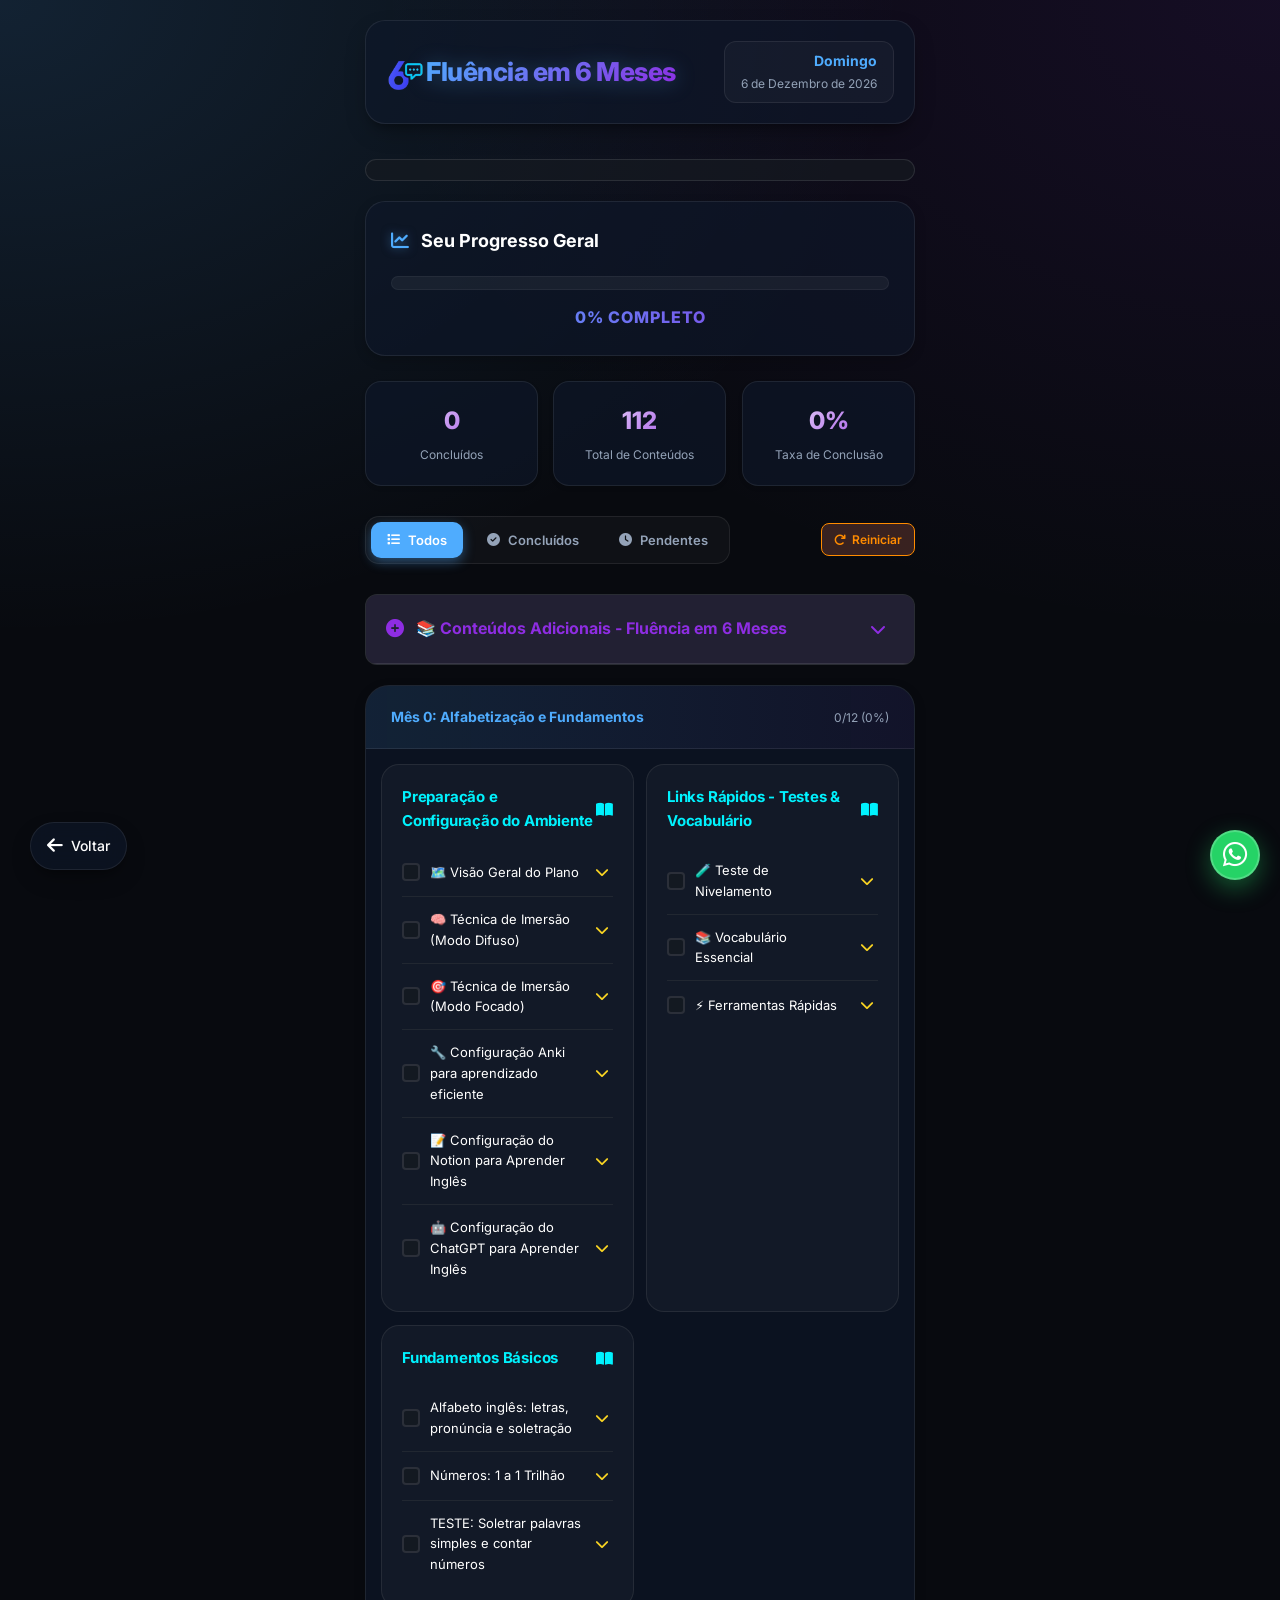
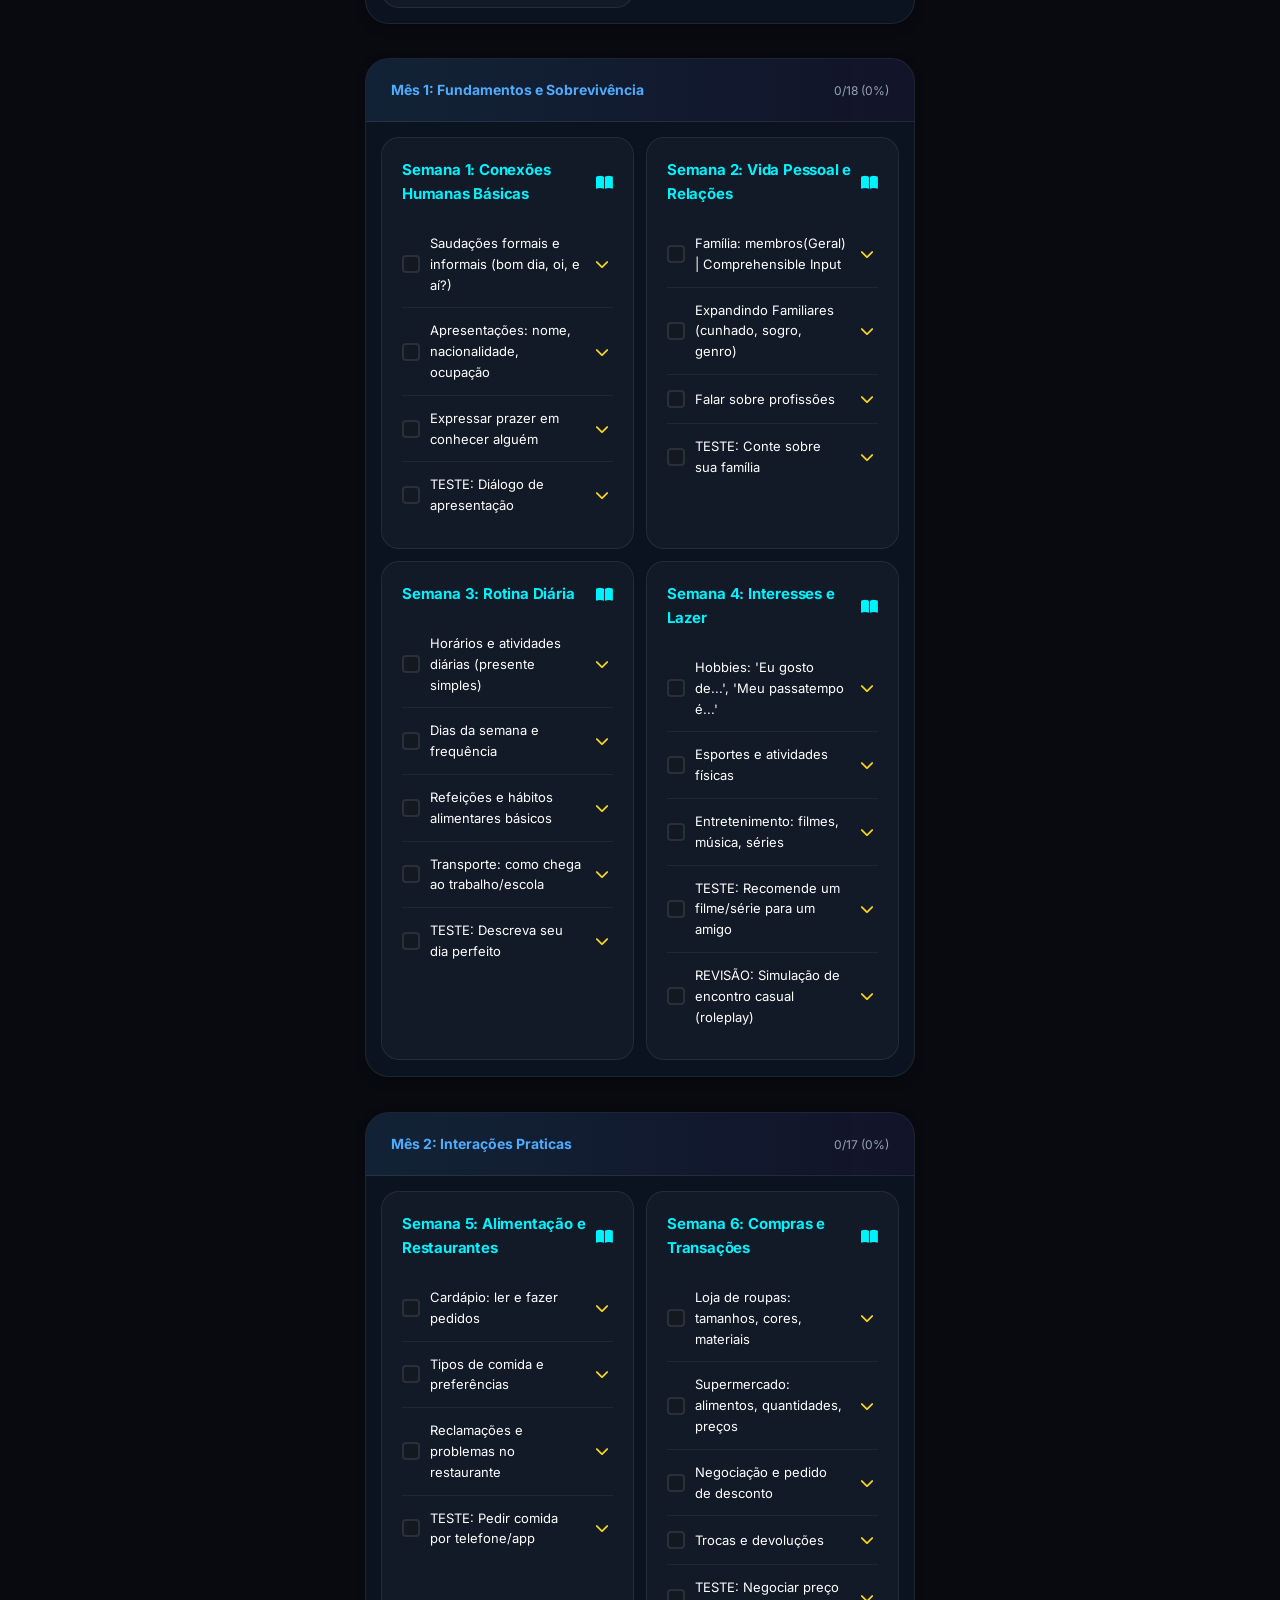
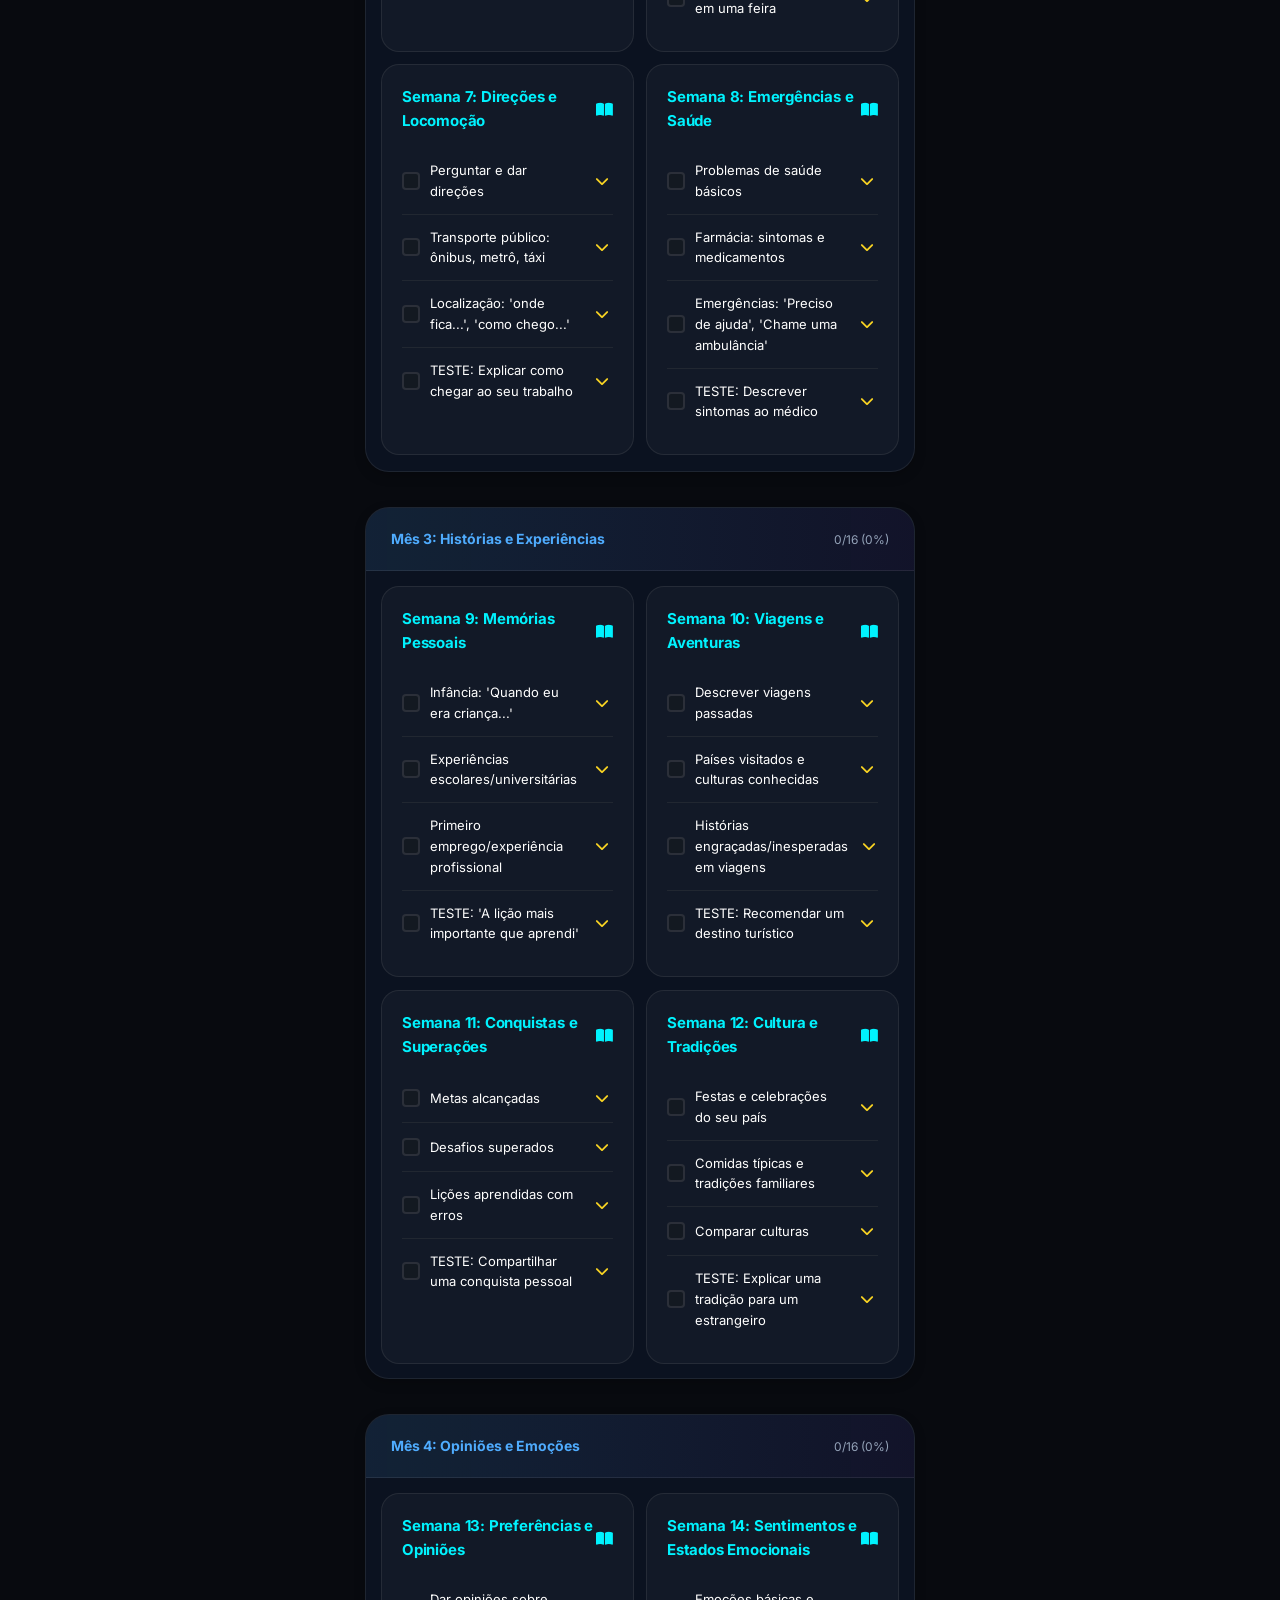
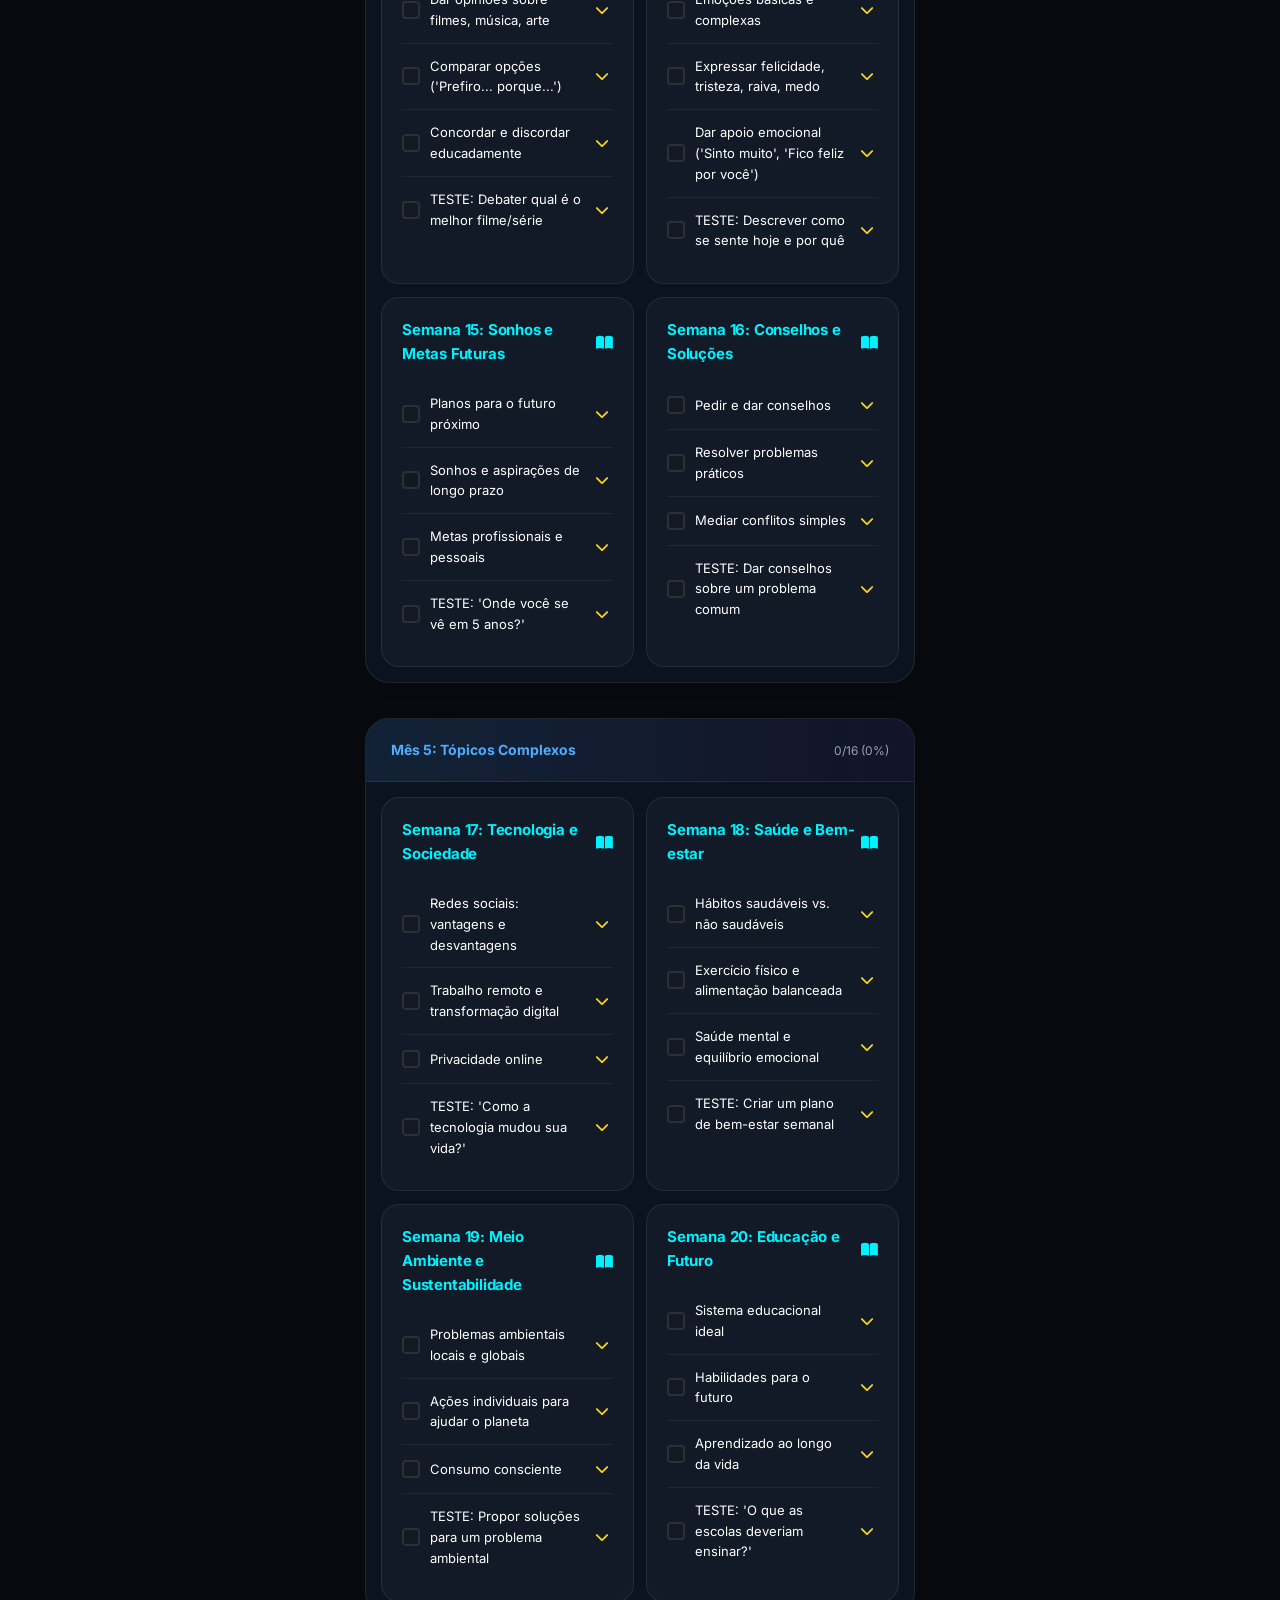
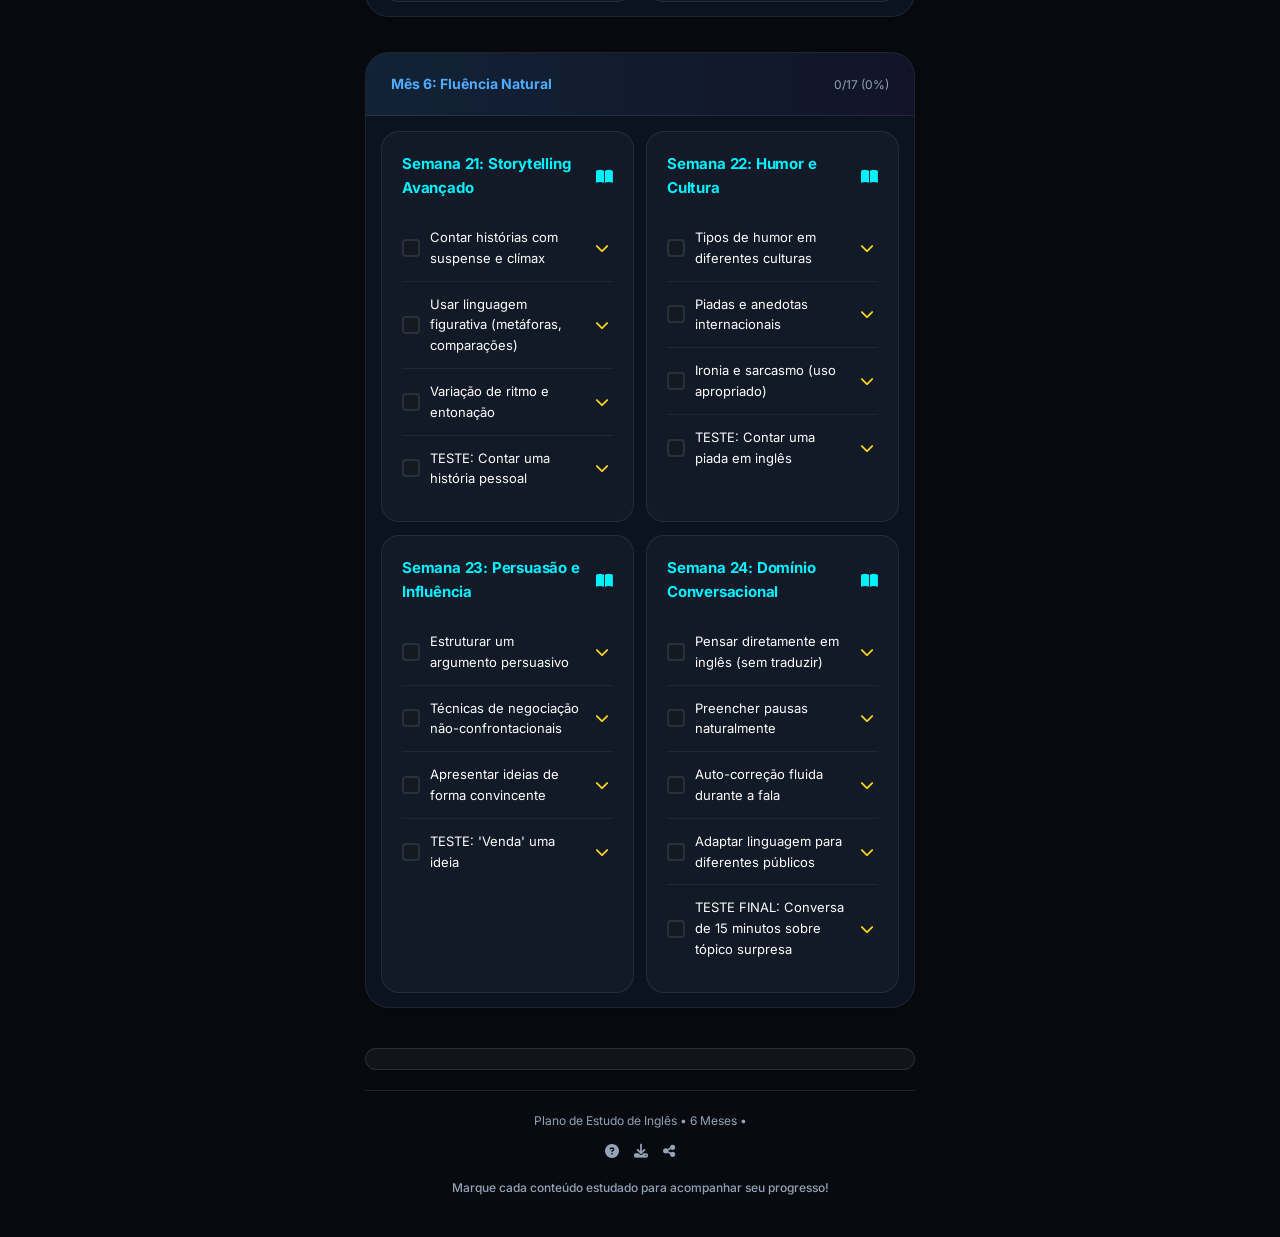
==== index.html @ a4e4f20d "feat: integrate Google AdSense ads as per guide" ====
<!doctype html>
<html lang="pt-br">
  <head>
    <meta charset="UTF-8" />
    <meta name="viewport" content="width=device-width, initial-scale=1.0" />
    <title>Plano de Estudo de Inglês</title>
    <link rel="shortcut icon" href="icons/icon.ico" type="image/x-icon" />
    <link rel="preconnect" href="https://fonts.googleapis.com" />
    <link rel="preconnect" href="https://fonts.gstatic.com" crossorigin />
    <link
      href="https://fonts.googleapis.com/css2?family=Inter:wght@300;400;500;600;700;800&display=swap"
      rel="stylesheet"
    />
    <link
      rel="stylesheet"
      href="https://cdnjs.cloudflare.com/ajax/libs/font-awesome/6.4.0/css/all.min.css"
    />
    <link rel="stylesheet" href="css/6meses.css" />
    <!-- Adicione estas tags no <head> do 6meses.html -->
    <link rel="manifest" href="manifest.json" />
    <meta name="theme-color" content="#58a6ff" />
    <meta name="apple-mobile-web-app-capable" content="yes" />
    <meta
      name="apple-mobile-web-app-status-bar-style"
      content="black-translucent"
    />
    <meta name="apple-mobile-web-app-title" content="Inglês6Meses" />
    <link rel="apple-touch-icon" href="icons/icon-152x152.png" />
    <link
      rel="icon"
      type="image/png"
      sizes="192x192"
      href="icons/icon-192x192.png"
    />
    <meta name="msapplication-TileColor" content="#58a6ff" />
    <meta name="msapplication-TileImage" content="icons/icon-144x144.png" />
    <meta
      name="viewport"
      content="width=device-width, initial-scale=1, maximum-scale=1, user-scalable=no, viewport-fit=cover"
    />
    <!-- Exemplo de Script do Google AdSense -->
    <script async src="https://pagead2.googlesyndication.com/pagead/js/adsbygoogle.js?client=ca-pub-SEU_ID_AQUI"
         crossorigin="anonymous"></script>
  </head>
  <body>
    <div class="container">
      <!-- Header com data -->
      <div class="header">
        <div class="app-info">
          <div class="app-icon">
            <img src="icons/icon.ico" width="40" alt="" />
          </div>
          <h1 class="app-title">Fluência em 6 Meses</h1>
        </div>
        <div class="header-right">
          <div class="date-info">
            <div class="current-day" id="currentDay">Segunda-feira</div>
            <div class="current-date" id="currentDate">
              21 de Dezembro de 2025
            </div>
          </div>
        </div>
      </div>

      <!-- BLOCO DE ANÚNCIO TOPO -->
      <div class="ad-container" style="margin: 20px 0; text-align: center;">
          <ins class="adsbygoogle"
               style="display:block"
               data-ad-client="ca-pub-SEU_ID_AQUI"
               data-ad-slot="ID_DO_SLOT"
               data-ad-format="auto"
               data-full-width-responsive="true"></ins>
          <script> (adsbygoogle = window.adsbygoogle || []).push({}); </script>
      </div>

      <!-- Progresso Global -->
      <div class="progress-container">
        <h2 class="section-title">
          <i class="fas fa-chart-line"></i> Seu Progresso Geral
        </h2>
        <div class="progress-bar">
          <div class="progress" id="global-progress"></div>
        </div>
        <p class="progress-text" id="progress-text">0% Completo</p>
      </div>

      <!-- Estatísticas -->
      <div class="stats">
        <div class="stat-card">
          <div class="stat-number" id="contents-completed">0</div>
          <div class="stat-label">Concluídos</div>
        </div>
        <div class="stat-card">
          <div class="stat-number" id="total-contents">0</div>
          <div class="stat-label">Total de Conteúdos</div>
        </div>
        <div class="stat-card">
          <div class="stat-number" id="completion-rate">0%</div>
          <div class="stat-label">Taxa de Conclusão</div>
        </div>
      </div>

      <!-- Controles -->
      <div class="controls">
        <div class="filter-buttons">
          <button class="filter-btn active" data-filter="all">
            <i class="fas fa-list"></i> Todos
          </button>
          <button class="filter-btn" data-filter="completed">
            <i class="fas fa-check-circle"></i> Concluídos
          </button>
          <button class="filter-btn" data-filter="pending">
            <i class="fas fa-clock"></i> Pendentes
          </button>
        </div>
        <button class="reset-btn" id="reset-btn">
          <i class="fas fa-redo"></i> Reiniciar
        </button>
      </div>

      <!-- <div class="leveltest-container">
        <a href="test.html" class="leveltest-btn" id="leveltest-btn">
          <i class="fas fa-flask"></i> Teste de Nivelamento
        </a>
      </div> -->

      <!-- Container de Meses -->
      <div class="months-container" id="months-container">
        <!-- O JavaScript vai inserir:
            1. Primeiro: Os Conteúdos Adicionais (complementary-container)
            2. Depois: Os meses do plano de estudo
        -->
      </div>

      <!-- BLOCO DE ANÚNCIO ANTES DO FOOTER -->
      <div class="ad-container" style="margin: 20px 0; text-align: center;">
          <ins class="adsbygoogle"
               style="display:block"
               data-ad-client="ca-pub-SEU_ID_AQUI"
               data-ad-slot="ID_DO_SLOT"
               data-ad-format="auto"
               data-full-width-responsive="true"></ins>
          <script> (adsbygoogle = window.adsbygoogle || []).push({}); </script>
      </div>

      <!-- Footer -->
      <div class="footer">
        <p>Plano de Estudo de Inglês • 6 Meses •</p>
        <div class="footer-links">
          <a href="#" class="footer-link">
            <i class="fas fa-question-circle"></i>
          </a>
          <a href="#" class="footer-link">
            <i class="fas fa-download"></i>
          </a>
          <a href="#" class="footer-link">
            <i class="fas fa-share-alt"></i>
          </a>
        </div>
        <p style="margin-top: 15px; font-size: 12px; font-weight: 500">
          Marque cada conteúdo estudado para acompanhar seu progresso!
        </p>
      </div>
    </div>

    <a
      href="https://wa.me/5524992046467"
      target="_blank"
      class="whatsapp-float"
      title="Enviar mensagem no WhatsApp"
    >
      <i class="fab fa-whatsapp"></i>
    </a>

    <a href="https://kaiquebazil.github.io/links/" class="back-button">
      <i class="fas fa-arrow-left"></i>
      <span>Voltar</span>
    </a>

    <!-- Importação dos scripts -->
    <script type="module" src="js/6meses.js"></script>
    <script>
      // Inicializar o app quando a página carregar
      document.addEventListener("DOMContentLoaded", function () {
        window.pwaManager = new PWAManager();

        // Adicionar botão de compartilhar no footer
        addShareButton();
      });

      function addShareButton() {
        const footerLinks = document.querySelector(".footer-links");
        if (footerLinks && navigator.share) {
          const shareLink = document.createElement("a");
          shareLink.href = "#";
          shareLink.className = "footer-link";
          shareLink.innerHTML = '<i class="fas fa-share-alt"></i>';
          shareLink.onclick = function (e) {
            e.preventDefault();
            PWAManager.shareProgress();
          };
          footerLinks.appendChild(shareLink);
        }
      }
    </script>
  </body>
</html>
---- css/6meses.css ----
/* Scrollbar para Firefox */
@import url("./geral.css");

/* Header */
.header {
  display: flex;
  justify-content: space-between;
  align-items: center;
  margin-bottom: 35px;
  flex-wrap: wrap;
  padding: 20px;
  background: var(--glass-bg);
  backdrop-filter: var(--glass-blur);
  -webkit-backdrop-filter: var(--glass-blur);
  border-radius: 20px;
  border: 1px solid var(--glass-border);
  box-shadow: var(--shadow-lg);
  gap: 15px;
}

.app-title {
  font-size: 26px;
  font-weight: 800;
  letter-spacing: -0.5px;
  background: linear-gradient(135deg, var(--accent-color), var(--accent-purple));
  -webkit-background-clip: text;
  -webkit-text-fill-color: transparent;
  background-clip: text;
  filter: drop-shadow(0 2px 10px rgba(79, 172, 254, 0.3));
}

.date-info {
  background: rgba(255, 255, 255, 0.03);
  border-radius: 12px;
  padding: 8px 16px;
  border: 1px solid var(--glass-border);
  text-align: right;
}

.current-day {
  font-size: 14px;
  font-weight: 700;
  color: var(--accent-color);
  margin-bottom: 2px;
}

.current-date {
  font-size: 12px;
  color: var(--text-secondary);
}


/* Estilos para links simples */
.simple-links-container {
  padding: 15px;
}

.links-category {
  margin-bottom: 25px;
}

.links-category h4 {
  font-size: 16px;
  color: var(--accent-color);
  margin-bottom: 12px;
  padding-bottom: 8px;
  border-bottom: 2px solid rgba(102, 126, 234, 0.2);
}

.links-list {
  display: flex;
  flex-direction: column;
  gap: 10px;
}

.simple-link {
  display: flex;
  justify-content: space-between;
  align-items: center;
  padding: 12px 15px;
  background: rgba(102, 126, 234, 0.08);
  border-radius: 10px;
  text-decoration: none;
  color: var(--text-primary);
  border: 1px solid rgba(102, 126, 234, 0.1);
  transition: all 0.3s ease;
}

.simple-link:hover {
  background: rgba(102, 126, 234, 0.15);
  border-color: rgba(102, 126, 234, 0.3);
  transform: translateY(-2px);
}

.link-content {
  display: flex;
  flex-direction: column;
  gap: 4px;
  flex: 1;
}

.link-name {
  font-weight: 600;
  font-size: 14px;
}

.link-desc {
  font-size: 12px;
  color: var(--text-secondary);
  opacity: 0.8;
}

.simple-link i {
  color: var(--accent-color);
  font-size: 14px;
  margin-left: 10px;
}

.links-tips {
  margin-top: 20px;
  padding: 15px;
  background: linear-gradient(135deg, rgba(102, 126, 234, 0.1), rgba(155, 81, 224, 0.1));
  border-radius: 10px;
  border-left: 4px solid var(--accent-color);
}

.links-tips p {
  margin: 0;
  font-size: 14px;
  color: var(--text-primary);
}


/* ========== TIMELINE SEMANA 0 ========== */
/* Base do estilo timeline (já deve existir no seu CSS) */
.timeline-item {
  background: var(--card-bg);
  border-radius: 16px;
  margin-bottom: 20px;
  border: 1px solid var(--border-color);
  transition: all 0.3s ease;
  position: relative;
  overflow: hidden;
}

.timeline-item:hover {
  transform: translateY(-3px);
  box-shadow: 0 8px 30px rgba(0, 0, 0, 0.3);
  border-color: var(--accent-color);
}

.timeline-item::before {
  content: "";
  position: absolute;
  left: 0;
  top: 0;
  height: 100%;
  width: 4px;
}

/* Melhoramentos específicos para Semana 0 */
/* Estilos adicionais para a Semana 0 simplificada */
.week-zero-description {
  font-size: 14px;
  color: var(--text-secondary);
  margin: 8px 0 10px 0;
  line-height: 1.5;
  max-width: 600px;
}

.week-zero-badge {
  display: inline-flex;
  align-items: center;
  gap: 6px;
  background: rgba(102, 126, 234, 0.1);
  color: #667eea;
  padding: 6px 12px;
  border-radius: 20px;
  font-size: 12px;
  font-weight: 600;
  border: 1px solid rgba(102, 126, 234, 0.3);
  margin-top: 5px;
}

.week-zero-badge i {
  font-size: 11px;
}

/* Ajustes para a grade de conteúdos */
.section-contents-grid {
  display: flex;
  flex-direction: column;
  gap: 15px;
  margin-bottom: 20px;
}

/* Responsividade */
@media (max-width: 768px) {
  .week-zero-description {
    font-size: 13px;
  }
  
  .week-zero-badge {
    font-size: 11px;
    padding: 4px 10px;
  }
}

.section-header-mini {
  display: flex;
  align-items: center;
  gap: 12px;
  margin-bottom: 15px;
  cursor: pointer;
}

.section-icon-mini {
  width: 40px;
  height: 40px;
  background: linear-gradient(
    135deg,
    rgba(102, 126, 234, 0.2),
    rgba(118, 75, 162, 0.2)
  );
  border-radius: 10px;
  display: flex;
  align-items: center;
  justify-content: center;
  font-size: 18px;
  color: #667eea;
  transition: all 0.3s ease;
}

.section-header-mini:hover .section-icon-mini {
  background: linear-gradient(
    135deg,
    rgba(102, 126, 234, 0.3),
    rgba(118, 75, 162, 0.3)
  );
  transform: scale(1.05);
}

.section-title-mini {
  font-size: 16px;
  font-weight: 600;
  color: var(--text-primary);
  margin: 0;
  flex: 1;
}

.section-toggle {
  color: var(--text-secondary);
  font-size: 14px;
  transition: all 0.3s ease;
}

.section-header-mini:hover .section-toggle {
  color: var(--accent-color);
}

/* Conteúdo colapsável das seções */
.section-content {
  display: none;
  margin-top: 15px;
  padding-top: 15px;
  border-top: 1px solid rgba(255, 255, 255, 0.05);
  animation: slideDown 0.3s ease;
}

.section-content.active {
  display: block;
}

@keyframes slideDown {
  from {
    opacity: 0;
    transform: translateY(-10px);
  }
  to {
    opacity: 1;
    transform: translateY(0);
  }
}

/* Cards de vídeo no estilo timeline */
.video-card-timeline {
  background: rgba(255, 255, 255, 0.02);
  border-radius: 10px;
  padding: 15px;
  margin-bottom: 10px;
  border: 1px solid rgba(255, 255, 255, 0.05);
  display: flex;
  gap: 15px;
  align-items: flex-start;
  transition: all 0.3s ease;
  cursor: pointer;
}

.video-card-timeline:hover {
  background: rgba(255, 255, 255, 0.04);
  border-color: rgba(102, 126, 234, 0.4);
  transform: translateX(5px);
}

.video-thumb-timeline {
  width: 100px;
  height: 56px;
  border-radius: 8px;
  overflow: hidden;
  flex-shrink: 0;
  position: relative;
}

.video-thumb-timeline img {
  width: 100%;
  height: 100%;
  object-fit: cover;
}

.video-duration-timeline {
  position: absolute;
  bottom: 5px;
  right: 5px;
  background: rgba(0, 0, 0, 0.8);
  color: white;
  padding: 2px 6px;
  border-radius: 4px;
  font-size: 10px;
  font-weight: 500;
}

.video-info-timeline {
  flex: 1;
}

.video-title-timeline {
  font-size: 14px;
  font-weight: 600;
  color: var(--text-primary);
  margin-bottom: 5px;
  line-height: 1.3;
}

.video-meta-timeline {
  font-size: 12px;
  color: var(--text-secondary);
  display: flex;
  gap: 8px;
  margin-bottom: 5px;
  flex-wrap: wrap;
}

.video-description-timeline {
  font-size: 12px;
  color: var(--text-secondary);
  line-height: 1.4;
  font-style: italic;
}

/* Listas de materiais no estilo timeline */
.materials-list-timeline {
  display: grid;
  gap: 8px;
}

.material-item-timeline {
  display: flex;
  align-items: flex-start;
  gap: 10px;
  padding: 10px;
  background: rgba(255, 255, 255, 0.02);
  border-radius: 8px;
  font-size: 13px;
  color: var(--text-primary);
  line-height: 1.4;
  border-left: 3px solid #667eea;
}

.material-item-timeline i {
  color: #667eea;
  font-size: 12px;
  margin-top: 2px;
  flex-shrink: 0;
}

/* Lista de aprendizados no estilo timeline */
.learning-list-timeline {
  display: grid;
  gap: 8px;
}

.learning-item-timeline {
  display: flex;
  align-items: center;
  gap: 10px;
  padding: 10px 12px;
  background: rgba(59, 185, 80, 0.05);
  border-radius: 8px;
  border-left: 3px solid var(--accent-green);
  font-size: 13px;
  color: var(--text-primary);
  transition: all 0.3s ease;
}

.learning-item-timeline:hover {
  background: rgba(59, 185, 80, 0.08);
  transform: translateX(3px);
}

.learning-item-timeline i {
  color: var(--accent-green);
  font-size: 12px;
  flex-shrink: 0;
}

/* Botões de ação */

.toggle-week-btn:hover {
  transform: translateY(-2px);
  box-shadow: 0 6px 20px rgba(102, 126, 234, 0.4);
}

.toggle-week-btn i {
  transition: transform 0.3s ease;
}

.toggle-week-btn.active i {
  transform: rotate(180deg);
}

/* Dicas da Semana 0 */
.week-zero-tips {
  border-radius: 12px;
  padding: 20px;
  margin-top: 20px;
}

.tips-header {
  display: flex;
  align-items: center;
  gap: 10px;
  margin-bottom: 15px;
}

.tips-header i {
  color: var(--accent-yellow);
  font-size: 18px;
}

.tips-header h4 {
  font-size: 16px;
  color: var(--accent-yellow);
  margin: 0;
  font-weight: 600;
}

.tips-list-timeline {
  display: grid;
  gap: 8px;
}

.tip-item-timeline {
  display: flex;
  gap: 10px;
  padding: 10px;
  background: rgba(255, 255, 255, 0.02);
  border-radius: 8px;
  font-size: 13px;
  color: var(--text-primary);
  line-height: 1.4;
}

.tip-item-timeline i {
  color: var(--accent-yellow);
  font-size: 12px;
  margin-top: 2px;
  flex-shrink: 0;
}

/* Responsividade */
@media (max-width: 600px) {
  .video-card-timeline {
    flex-direction: column;
  }

  .video-thumb-timeline {
    width: 100%;
    height: 150px;
  }

  .section-header-mini {
    align-items: flex-start;
    gap: 8px;
  }
}

/* Progresso */
.progress-container {
  background: var(--glass-bg);
  backdrop-filter: var(--glass-blur);
  -webkit-backdrop-filter: var(--glass-blur);
  border-radius: 20px;
  padding: 25px;
  margin-bottom: 25px;
  border: 1px solid var(--glass-border);
  box-shadow: var(--shadow-md);
}

.section-title {
  font-size: 18px;
  font-weight: 700;
  margin-bottom: 20px;
  color: var(--text-primary);
  display: flex;
  align-items: center;
  gap: 12px;
}

.section-title i {
  color: var(--accent-color);
  filter: drop-shadow(0 0 5px rgba(79, 172, 254, 0.5));
}

.progress-bar {
  height: 14px;
  background: rgba(255, 255, 255, 0.05);
  border-radius: 100px;
  margin: 15px 0;
  overflow: hidden;
  border: 1px solid rgba(255, 255, 255, 0.05);
}

.progress {
  height: 100%;
  border-radius: 100px;
  background: linear-gradient(90deg, var(--accent-color), var(--accent-purple), var(--accent-color));
  background-size: 200% 100%;
  animation: progressShine 3s linear infinite;
  width: 0%;
  transition: width 1s cubic-bezier(0.34, 1.56, 0.64, 1);
  box-shadow: 0 0 15px rgba(79, 172, 254, 0.4);
}

@keyframes progressShine {
  0% { background-position: 200% 0; }
  100% { background-position: -200% 0; }
}

.progress-text {
  font-weight: 600;
  color: var(--accent-color);
  font-size: 14px;
  text-align: center;
}

/* Estatísticas */
.stats {
  display: grid;
  grid-template-columns: repeat(3, 1fr);
  gap: 15px;
  margin-bottom: 30px;
}

.stat-card {
  background: var(--glass-bg);
  backdrop-filter: var(--glass-blur);
  -webkit-backdrop-filter: var(--glass-blur);
  border-radius: 16px;
  padding: 20px 10px;
  border: 1px solid var(--glass-border);
  text-align: center;
  transition: var(--transition);
  box-shadow: var(--shadow-sm);
}

.stat-card:hover {
  transform: translateY(-5px);
  background: var(--card-hover);
  border-color: rgba(255, 255, 255, 0.2);
  box-shadow: var(--shadow-lg);
}

.stat-number {
  font-size: 24px;
  font-weight: 800;
  color: var(--text-primary);
  margin-bottom: 5px;
  display: block;
  background: linear-gradient(135deg, #fff, var(--accent-purple));
  -webkit-background-clip: text;
  -webkit-text-fill-color: transparent;
}

.stat-label {
  font-size: 12px;
  color: var(--text-secondary);
}
/* No seu arquivo CSS principal */

.learning-header {
  color: #2d3748;
  font-size: 1.1rem;
  margin-bottom: 15px;
  display: flex;
  align-items: center;
  gap: 10px;
}

.learning-header i {
  color: #4a6bff;
  font-size: 1.2rem;
}

.learning-list {
  list-style: none;
  padding: 0;
  margin: 0;
}

.learning-item {
  padding: 12px 15px;
  margin-bottom: 8px;
  border-radius: 8px;
  box-shadow: 0 2px 4px rgba(0, 0, 0, 0.05);
  display: flex;
  align-items: flex-start;
  gap: 10px;
  transition:
    transform 0.2s ease,
    box-shadow 0.2s ease;
  font-size: 12px;
}

.learning-item:hover {
  transform: translateX(5px);
  box-shadow: 0 4px 8px rgba(0, 0, 0, 0.1);
}

.learning-item i {
  color: #10b981;
  margin-top: 2px;
  flex-shrink: 0;
}

.learning-item:last-child {
  margin-bottom: 0;
}

/* Estilo para quando o conteúdo está completo */
.content-item.completed .learning-section {
  background: linear-gradient(135deg, #f0fff4 0%, #dcfce7 100%);
  border-left-color: #10b981;
}

.content-item.completed .learning-header i {
  color: #10b981;
}

.content-item.completed .learning-item {
  border-left-color: #10b981;
}

/* Responsividade */
@media (max-width: 768px) {
  .learning-item {
    padding: 10px 12px;
    font-size: 0.95rem;
  }
}

/* Animações */
@keyframes slideInLearning {
  from {
    opacity: 0;
    transform: translateY(-10px);
  }
  to {
    opacity: 1;
    transform: translateY(0);
  }
}

.learning-item {
  animation: slideInLearning 0.3s ease forwards;
  animation-delay: calc(var(--item-index, 0) * 0.05s);
}

/* Controles */
.controls {
  display: flex;
  justify-content: space-between;
  align-items: center;
  margin-bottom: 30px;
  gap: 15px;
  flex-wrap: wrap;
}

.filter-buttons {
  display: flex;
  gap: 10px;
  background: rgba(255, 255, 255, 0.03);
  padding: 5px;
  border-radius: 14px;
  border: 1px solid var(--glass-border);
}

.filter-btn {
  background: transparent;
  border: none;
  border-radius: 10px;
  padding: 10px 16px;
  color: var(--text-secondary);
  font-size: 13px;
  font-weight: 600;
  cursor: pointer;
  display: flex;
  align-items: center;
  gap: 8px;
  transition: var(--transition);
}

.filter-btn:hover {
  color: var(--text-primary);
  background: rgba(255, 255, 255, 0.05);
}

.filter-btn.active {
  background: var(--accent-color);
  color: white;
  box-shadow: 0 4px 12px rgba(79, 172, 254, 0.4);
}

.reset-btn {
  background-color: rgba(247, 129, 102, 0.2);
  border: 1px solid var(--accent-orange);
  border-radius: 8px;
  padding: 8px 12px;
  color: var(--accent-orange);
  font-size: 12px;
  font-weight: 600;
  cursor: pointer;
  display: flex;
  align-items: center;
  gap: 6px;
  transition: all 0.3s ease;
}

.reset-btn:hover {
  background-color: rgba(247, 129, 102, 0.3);
  transform: translateY(-2px);
}

/* Botão para teste de nivelamento */
.leveltest-container {
  text-align: center;
  margin: 25px 0 30px;
  animation: fadeIn 0.6s ease-out 0.6s forwards;
}

.leveltest-btn {
  text-decoration: none;
  background: linear-gradient(135deg, #667eea 0%, #764ba2 100%);
  color: white;
  border: none;
  border-radius: 50px;
  padding: 16px 32px;
  font-size: 16px;
  font-weight: 600;
  cursor: pointer;
  transition: all 0.3s ease;
  display: inline-flex;
  align-items: center;
  gap: 12px;
  box-shadow: 0 4px 15px rgba(102, 126, 234, 0.3);
}

.leveltest-btn:hover {
  transform: translateY(-3px);
  box-shadow: 0 8px 25px rgba(102, 126, 234, 0.5);
}

.leveltest-btn:active {
  transform: translateY(-1px);
}

/* ========== MATERIAIS COMPLEMENTARES AVANÇADO ========== */
.complementary-container {
  background-color: var(--card-bg);
  border-radius: 12px;
  border: 1px solid var(--border-color);
  margin-bottom: 20px;
  overflow: hidden;
}

.complementary-header {
  display: flex;
  justify-content: space-between;
  align-items: center;
  padding: 18px 20px;
  background-color: rgba(188, 140, 255, 0.1);
  border-bottom: 1px solid var(--border-color);
  cursor: pointer;
  transition: all 0.3s ease;
}

.complementary-header:hover {
  background-color: rgba(188, 140, 255, 0.15);
}

.complementary-title {
  display: flex;
  align-items: center;
  gap: 12px;
  font-weight: 700;
  color: var(--accent-purple);
  font-size: 16px;
}

.complementary-title i {
  font-size: 18px;
}

.complementary-toggle {
  background: none;
  border: none;
  color: var(--accent-purple);
  cursor: pointer;
  padding: 8px;
  border-radius: 6px;
  transition: all 0.3s ease;
  display: flex;
  align-items: center;
  justify-content: center;
}

.complementary-toggle:hover {
  background-color: rgba(188, 140, 255, 0.1);
}

.complementary-toggle i {
  font-size: 16px;
  transition: transform 0.3s ease;
}

.complementary-content {
  max-height: 0;
  overflow: hidden;
  transition: max-height 0.5s ease-out;
}

.complementary-content.active {
  max-height: 5000px;
}

.complementary-grid {
  display: grid;
  grid-template-columns: repeat(auto-fill, minmax(380px, 1fr));
  gap: 20px;
  padding: 25px;
}

.complementary-card {
  background-color: var(--button-bg);
  border-radius: 12px;
  border: 1px solid var(--border-color);
  overflow: hidden;
  transition: all 0.3s ease;
}

.complementary-card:hover {
  transform: translateY(-2px);
  border-color: var(--accent-purple);
  box-shadow: 0 8px 20px rgba(0, 0, 0, 0.15);
}

.complementary-card-header {
  display: flex;
  justify-content: space-between;
  align-items: flex-start;
  padding: 18px 20px;
  background-color: rgba(88, 166, 255, 0.1);
  border-bottom: 1px solid transparent;
  cursor: pointer;
  transition: all 0.3s ease;
}

.complementary-card-header:hover {
  background-color: rgba(88, 166, 255, 0.15);
}

.complementary-card-title h3 {
  font-size: 16px;
  font-weight: 700;
  color: var(--accent-color);
  margin: 0 0 8px 0;
}

.complementary-card-desc {
  font-size: 12px;
  color: var(--text-secondary);
  line-height: 1.4;
  margin: 0;
}

.complementary-card-toggle {
  background: none;
  border: none;
  color: var(--accent-yellow);
  cursor: pointer;
  padding: 8px;
  border-radius: 6px;
  transition: all 0.3s ease;
  flex-shrink: 0;
  margin-left: 10px;
}

.complementary-card-toggle:hover {
  background-color: rgba(255, 203, 107, 0.1);
}

.complementary-card-toggle i {
  font-size: 14px;
  transition: transform 0.3s ease;
}

.complementary-card-toggle.expanded i {
  transform: rotate(180deg);
}

.complementary-card-content {
  overflow: hidden;
  max-height: 0;
  transition: max-height 0.3s ease-out;
}

.complementary-card-body {
  padding: 20px;
}

/* Estilos para vídeos pessoais */
.complementary-videos-grid {
  display: flex;
  flex-direction: column;
  gap: 15px;
  margin-bottom: 20px;
}

.complementary-video-item {
  background-color: rgba(13, 17, 23, 0.3);
  border-radius: 8px;
  padding: 12px;
  border: 1px solid rgba(48, 54, 61, 0.5);
}

.complementary-video-card {
  display: flex;
  align-items: flex-start;
  gap: 12px;
  text-decoration: none;
  color: var(--text-primary);
  transition: all 0.3s ease;
  margin-bottom: 10px;
}

.complementary-video-card:hover {
  color: var(--accent-color);
}

.complementary-video-icon {
  color: var(--accent-pink);
  font-size: 18px;
  flex-shrink: 0;
  margin-top: 2px;
}

.complementary-video-info {
  flex: 1;
}

.complementary-video-title {
  font-weight: 600;
  font-size: 13px;
  margin-bottom: 5px;
  color: var(--text-primary);
}

.complementary-video-details {
  display: flex;
  gap: 15px;
  font-size: 11px;
  color: var(--text-secondary);
  margin-bottom: 6px;
}

.complementary-video-details i {
  font-size: 10px;
  margin-right: 4px;
}

.complementary-video-desc {
  font-size: 11px;
  color: var(--accent-green);
  font-style: italic;
  line-height: 1.4;
}

/* Botão para conteúdo adicional do vídeo */
.video-additional-toggle {
  margin-top: 10px;
  border-top: 1px dashed rgba(48, 54, 61, 0.5);
  padding-top: 10px;
}

.video-additional-btn {
  background: none;
  border: 1px solid var(--border-color);
  border-radius: 6px;
  padding: 8px 12px;
  color: var(--accent-purple);
  font-size: 11px;
  font-weight: 600;
  cursor: pointer;
  display: flex;
  align-items: center;
  gap: 8px;
  transition: all 0.3s ease;
  width: 100%;
  justify-content: center;
}

.video-additional-btn:hover {
  background-color: rgba(188, 140, 255, 0.1);
  border-color: var(--accent-purple);
}

.video-additional-btn i {
  font-size: 12px;
  transition: transform 0.3s ease;
}

.video-additional-content {
  max-height: 0;
  overflow: hidden;
  transition: max-height 0.3s ease-out;
  margin-top: 10px;
}

.video-additional-section {
  margin-bottom: 15px;
}

.video-additional-section:last-child {
  margin-bottom: 0;
}

/* Estilos para regras de fluência */
.rules-grid {
  display: grid;
  grid-template-columns: repeat(auto-fill, minmax(250px, 1fr));
  gap: 15px;
}

.rule-card-small {
  background-color: rgba(88, 166, 255, 0.05);
  border-radius: 10px;
  padding: 15px;
  border: 1px solid rgba(88, 166, 255, 0.2);
  text-align: center;
  transition: all 0.3s ease;
}

.rule-card-small:hover {
  transform: translateY(-3px);
  border-color: var(--accent-color);
  background-color: rgba(88, 166, 255, 0.1);
}

.rule-icon-small {
  font-size: 24px;
  color: var(--accent-color);
  margin-bottom: 10px;
  height: 40px;
  display: flex;
  align-items: center;
  justify-content: center;
}

.rule-card-small h4 {
  font-size: 14px;
  font-weight: 700;
  color: var(--text-primary);
  margin-bottom: 8px;
}

.rule-card-small p {
  font-size: 12px;
  color: var(--text-secondary);
  line-height: 1.4;
  margin: 0;
}

/* Estilos para materiais complementares */
.complementary-materials-list {
  list-style: none;
  margin: 0;
  padding: 0;
}

.complementary-materials-list li {
  position: relative;
  padding-left: 20px;
  margin-bottom: 10px;
  font-size: 12px;
  color: var(--text-secondary);
  line-height: 1.4;
  display: flex;
  justify-content: space-between;
  align-items: center;
}

.complementary-materials-list li:before {
  content: "📄";
  position: absolute;
  left: 0;
  font-size: 12px;
}

.complementary-materials-list li .material-link {
  color: var(--accent-purple);
  text-decoration: none;
  margin-left: 10px;
  transition: color 0.3s ease;
}

.complementary-materials-list li .material-link:hover {
  color: var(--accent-color);
}

/* Estilos padrão para outros cards */
.complementary-section {
  margin-bottom: 18px;
}

.complementary-section:last-child {
  margin-bottom: 0;
}

.complementary-section-title {
  display: flex;
  align-items: center;
  gap: 8px;
  margin-bottom: 10px;
  color: var(--accent-green);
  font-size: 13px;
  font-weight: 600;
}

.complementary-section-title i {
  font-size: 12px;
}

.complementary-list {
  list-style: none;
  margin: 0;
  padding: 0;
}

.complementary-list li {
  position: relative;
  padding-left: 20px;
  margin-bottom: 8px;
  font-size: 12px;
  color: var(--text-secondary);
  line-height: 1.4;
}

.complementary-list li:before {
  content: "✓";
  position: absolute;
  left: 8px;
  color: var(--accent-purple);
  font-size: 11px;
  font-weight: bold;
}

.complementary-list li:last-child {
  margin-bottom: 0;
}

/* Responsividade */
@media (max-width: 768px) {
  .complementary-grid {
    grid-template-columns: 1fr;
    gap: 15px;
    padding: 15px;
  }

  .complementary-card-header {
    padding: 15px;
  }

  .complementary-card-body {
    padding: 15px;
  }

  .rules-grid {
    grid-template-columns: 1fr;
  }

  .complementary-video-card {
    flex-direction: column;
    gap: 8px;
  }

  .complementary-video-icon {
    align-self: flex-start;
  }
}

@media (max-width: 480px) {
  .complementary-header {
    padding: 15px;
  }

  .complementary-title {
    font-size: 15px;
  }
}

/* Container de meses */
.months-container {
  display: flex;
  flex-direction: column;
  gap: 15px;
  margin-bottom: 20px;
}

.month-card {
  background: var(--glass-bg);
  backdrop-filter: var(--glass-blur);
  -webkit-backdrop-filter: var(--glass-blur);
  border-radius: 24px;
  border: 1px solid var(--glass-border);
  overflow: hidden;
  transition: var(--transition);
  margin-bottom: 20px;
  box-shadow: var(--shadow-md);
}

.month-card:hover {
  transform: translateY(-5px);
  border-color: rgba(255, 255, 255, 0.15);
  box-shadow: var(--shadow-lg);
}

.month-header,
.week-zero-header {
  background: linear-gradient(to right, rgba(79, 172, 254, 0.1), rgba(142, 45, 226, 0.05));
  padding: 20px 25px;
  border-bottom: 1px solid var(--glass-border);
  display: flex;
  justify-content: space-between;
  align-items: center;
}

.month-title {
  font-weight: 700;
  color: var(--accent-color);
  font-size: 14px;
}

.month-progress {
  font-size: 12px;
  color: var(--text-secondary);
}

.weeks-container {
  padding: 15px;
  display: grid;
  grid-template-columns: repeat(auto-fill, minmax(250px, 1fr));
  gap: 12px;
}

.week-card {
  background: rgba(255, 255, 255, 0.03);
  border-radius: 18px;
  padding: 20px;
  border: 1px solid var(--glass-border);
  transition: var(--transition);
}

.week-card:hover {
  background: rgba(255, 255, 255, 0.05);
  border-color: rgba(255, 255, 255, 0.1);
}

.week-title {
  font-weight: 700;
  margin-bottom: 15px;
  color: var(--accent-green);
  display: flex;
  align-items: center;
  justify-content: space-between;
  font-size: 15px;
  letter-spacing: -0.2px;
}

.content-list {
  list-style: none;
}

.content-item {
  padding: 12px 0;
  display: flex;
  flex-direction: column;
  border-bottom: 1px solid rgba(48, 54, 61, 0.5);
}

.content-item:last-child {
  border-bottom: none;
}

.content-header {
  display: flex;
  align-items: center;
  width: 100%;
  cursor: pointer;
}

.content-checkbox {
  margin-right: 10px;
  width: 18px;
  height: 18px;
  border-radius: 4px;
  border: 2px solid var(--border-color);
  background-color: var(--card-bg);
  cursor: pointer;
  display: flex;
  align-items: center;
  justify-content: center;
  flex-shrink: 0;
  transition: all 0.3s ease;
}

.content-checkbox:hover {
  border-color: var(--accent-color);
}

.content-checkbox.checked {
  background-color: var(--accent-green);
  border-color: var(--accent-green);
}

.content-checkbox.checked i {
  color: white;
  font-size: 10px;
}

.content-label {
  font-size: 13px;
  color: var(--text-primary);
  flex: 1;
}

.content-label.completed {
  text-decoration: line-through;
  color: var(--text-secondary);
}

/* Toggle button */
.toggle-btn,
.toggle-week-btn {
  background: none;
  border: none;
  color: var(--accent-yellow);
  cursor: pointer;
  padding: 4px;
  border-radius: 4px;
  transition: all 0.3s ease;
  margin-left: 10px;
}

.toggle-btn:hover,
.toggle-week-btn:hover {
  background-color: rgba(255, 203, 107, 0.1);
}

.toggle-btn i,
.toggle-week-btn i {
  font-size: 14px;
  transition: transform 0.3s ease;
}

.toggle-btn .expanded i,
.toggle-week-btn .week-zero-content i {
  transform: rotate(180deg);
}

/* Conteúdo expandido */
.expanded-content,
.week-zero-content {
  max-height: 0;
  overflow: hidden;
  transition: max-height 0.4s ease-out;
  margin-top: 0;
}

.expanded-content.active,
.week-zero-content.active {
  max-height: 1000px;
  margin-top: 15px;
}

/* Seções dentro do conteúdo expandido */
.resources-section {
  margin-bottom: 15px;
}

.section-header {
  display: flex;
  align-items: center;
  gap: 8px;
  margin-bottom: 10px;
  color: var(--accent-color);
  font-size: 12px;
  font-weight: 600;
}

.section-header i {
  font-size: 14px;
}

/* Vídeos */
.videos-grid {
  display: flex;
  flex-direction: column;
  gap: 8px;
  margin-bottom: 15px;
}

.video-card {
  display: flex;
  align-items: center;
  gap: 15px;
  padding: 15px;
  background: rgba(255, 255, 255, 0.03);
  border: 1px solid var(--glass-border);
  border-radius: 14px;
  text-decoration: none;
  color: var(--text-primary);
  transition: var(--transition);
  margin-top: 10px;
}

.video-card:hover {
  background: rgba(255, 255, 255, 0.08);
  border-color: var(--accent-color);
  transform: translateX(8px);
  box-shadow: var(--shadow-md);
}

.video-icon {
  color: var(--accent-color);
  font-size: 28px;
  flex-shrink: 0;
  filter: drop-shadow(0 0 8px rgba(79, 172, 254, 0.4));
}

.video-info {
  flex: 1;
}

.video-title {
  font-weight: 600;
  font-size: 12px;
  margin-bottom: 3px;
}

.video-details {
  display: flex;
  gap: 10px;
  font-size: 10px;
  color: var(--text-secondary);
}

.video-details i {
  font-size: 9px;
}

/* Materiais */
.materials-list {
  list-style: none;
}

.material-item {
  padding: 12px 15px;
  padding-left: 35px;
  position: relative;
  font-size: 13px;
  color: var(--text-secondary);
  background: rgba(255, 255, 255, 0.02);
  border-radius: 10px;
  margin-bottom: 8px;
  transition: var(--transition);
}

.material-item:hover {
  background: rgba(255, 255, 255, 0.05);
  color: var(--text-primary);
}

.material-item:before {
  content: "\f15c";
  font-family: "Font Awesome 6 Free";
  font-weight: 900;
  position: absolute;
  left: 12px;
  color: var(--accent-purple);
  font-size: 12px;
}

.material-link {
  color: var(--accent-purple);
  text-decoration: none;
  font-weight: 600;
  transition: var(--transition);
  display: inline-flex;
  align-items: center;
  gap: 5px;
}

.material-link:hover {
  color: var(--accent-color);
  text-decoration: underline;
}

/* Footer */
.footer {
  text-align: center;
  color: var(--text-secondary);
  font-size: 12px;
  padding: 20px 0;
}

.footer-links {
  display: flex;
  justify-content: center;
  gap: 15px;
  margin-top: 10px;
}

.footer-link {
  color: var(--text-secondary);
  font-size: 14px;
  transition: color 0.3s ease;
}

.footer-link:hover {
  color: var(--accent-color);
}

/* Modal de Regras de Fluência */
.modal {
  display: none;
  position: fixed;
  top: 0;
  left: 0;
  width: 100%;
  height: 100%;
  background-color: rgba(13, 17, 23, 0.95);
  z-index: 1000;
  justify-content: center;
  align-items: center;
  padding: 20px;
}

.modal.active {
  display: flex;
}

.modal-content {
  background-color: var(--card-bg);
  border-radius: 20px;
  width: 100%;
  max-width: 900px;
  max-height: 85vh;
  overflow-y: auto;
  border: 1px solid var(--border-color);
  box-shadow: 0 20px 60px rgba(0, 0, 0, 0.5);
  animation: modalSlideIn 0.4s ease-out;
}

@keyframes modalSlideIn {
  from {
    opacity: 0;
    transform: translateY(-30px) scale(0.95);
  }
  to {
    opacity: 1;
    transform: translateY(0) scale(1);
  }
}

.modal-header {
  background: linear-gradient(135deg, #667eea 0%, #764ba2 100%);
  padding: 25px 30px;
  border-top-left-radius: 20px;
  /* border-top-right-radius: 20px; */
  display: flex;
  justify-content: space-between;
  align-items: center;
  color: white;
  position: sticky;
  top: 0;
  z-index: 1;
}

.modal-header h2 {
  font-size: 24px;
  font-weight: 700;
  display: flex;
  align-items: center;
  gap: 10px;
  margin: 0;
}

.modal-close {
  background: rgba(255, 255, 255, 0.2);
  border: none;
  color: white;
  font-size: 30px;
  width: 40px;
  height: 40px;
  border-radius: 50%;
  cursor: pointer;
  display: flex;
  align-items: center;
  justify-content: center;
  transition: all 0.3s ease;
  line-height: 1;
}

.modal-close:hover {
  background: rgba(255, 255, 255, 0.3);
  transform: rotate(90deg);
}

.modal-body {
  padding: 30px;
}

.rules-grid {
  display: grid;
  grid-template-columns: repeat(auto-fill, minmax(280px, 1fr));
  gap: 25px;
}

.rule-card {
  background-color: var(--button-bg);
  border-radius: 16px;
  padding: 25px;
  border: 1px solid var(--border-color);
  text-align: center;
  transition: all 0.3s ease;
  height: 100%;
}

.rule-card:hover {
  transform: translateY(-8px);
  border-color: #667eea;
  box-shadow: 0 15px 35px rgba(0, 0, 0, 0.2);
}

.rule-icon {
  font-size: 40px;
  color: #667eea;
  margin-bottom: 20px;
  height: 60px;
  display: flex;
  align-items: center;
  justify-content: center;
}

.rule-card h3 {
  font-size: 18px;
  font-weight: 700;
  color: var(--text-primary);
  margin-bottom: 12px;
}

.rule-card p {
  font-size: 14px;
  color: var(--text-secondary);
  line-height: 1.6;
  margin: 0;
}

/* Responsividade geral */
@media (max-width: 480px) {
  .container {
    max-width: 100%;
  }

  .header {
    flex-direction: column;
    align-items: flex-start;
    gap: 15px;
  }

  .header-right {
    width: 100%;
    align-items: stretch;
    display: none;
  }

  .date-info {
    margin-top: 0;
  }

  .app-title {
    font-size: 24px;
  }

  .controls {
    flex-direction: column;
  }

  .filter-buttons {
    justify-content: center;
  }

  .weeks-container {
    grid-template-columns: 1fr;
  }

  .month-card {
    margin-bottom: 15px;
  }

  .fluency-btn {
    width: 100%;
    justify-content: center;
  }
}

/* Botão para abrir o modal de Regras de Fluência */
.fluency-button-container {
  text-align: center;
  margin: 25px 0 30px;
  animation: fadeIn 0.6s ease-out 0.6s forwards;
}

.fluency-btn {
  background: linear-gradient(135deg, #667eea 0%, #764ba2 100%);
  color: white;
  border: none;
  border-radius: 50px;
  padding: 16px 32px;
  font-size: 16px;
  font-weight: 600;
  cursor: pointer;
  transition: all 0.3s ease;
  display: inline-flex;
  align-items: center;
  gap: 12px;
  box-shadow: 0 4px 15px rgba(102, 126, 234, 0.3);
}
.fluency-btn:hover {
  transform: translateY(-3px);
  box-shadow: 0 8px 25px rgba(102, 126, 234, 0.5);
}

.fluency-btn:active {
  transform: translateY(-1px);
}

/* Timeline/Roadmap */
.timeline-container {
  display: flex;
  flex-direction: column;
  gap: 15px;
}

.timeline-month {
  background-color: rgba(88, 166, 255, 0.05);
  border-radius: 10px;
  padding: 15px;
  border: 1px solid rgba(88, 166, 255, 0.2);
  transition: all 0.3s ease;
}

.timeline-month:hover {
  transform: translateX(5px);
  border-color: var(--accent-color);
}

.timeline-month-header {
  display: flex;
  justify-content: space-between;
  align-items: center;
  margin-bottom: 10px;
}

.timeline-month-header h4 {
  font-size: 14px;
  font-weight: 700;
  color: var(--accent-color);
  margin: 0;
}

.timeline-theme {
  font-size: 11px;
  color: var(--accent-green);
  background-color: rgba(63, 185, 80, 0.1);
  padding: 3px 8px;
  border-radius: 10px;
  font-weight: 600;
}

.timeline-month-content p {
  font-size: 12px;
  color: var(--text-secondary);
  margin-bottom: 5px;
  line-height: 1.4;
}

.timeline-month-content strong {
  color: var(--text-primary);
}

/* Schedule/Fórmula Diária */
.schedule-grid {
  display: flex;
  flex-direction: column;
  gap: 12px;
}

.schedule-item {
  display: flex;
  gap: 15px;
  background-color: rgba(255, 203, 107, 0.05);
  border-radius: 10px;
  padding: 12px;
  border: 1px solid rgba(255, 203, 107, 0.2);
  transition: all 0.3s ease;
}

.schedule-item:hover {
  transform: translateY(-2px);
  border-color: var(--accent-yellow);
}

.schedule-time {
  min-width: 70px;
  font-weight: 700;
  color: var(--accent-yellow);
  font-size: 13px;
  display: flex;
  align-items: center;
  justify-content: center;
}

.schedule-activity {
  flex: 1;
}

.schedule-activity h5 {
  font-size: 13px;
  color: var(--text-primary);
  margin-bottom: 8px;
}

.schedule-activity ul {
  margin: 0;
  padding-left: 15px;
}

.schedule-activity li {
  font-size: 12px;
  color: var(--text-secondary);
  margin-bottom: 4px;
  line-height: 1.4;
}

/* Checkpoints/Marcadores */
.checkpoints-container {
  display: grid;
  grid-template-columns: repeat(auto-fill, minmax(250px, 1fr));
  gap: 15px;
}

.checkpoint-stage {
  background-color: rgba(63, 185, 80, 0.05);
  border-radius: 10px;
  padding: 15px;
  border: 1px solid rgba(63, 185, 80, 0.2);
}

.checkpoint-stage h5 {
  font-size: 13px;
  color: var(--accent-green);
  margin-bottom: 10px;
  font-weight: 700;
}

.checkpoint-signs {
  list-style: none;
  margin: 0;
  padding: 0;
}

.checkpoint-signs li {
  font-size: 12px;
  color: var(--text-secondary);
  margin-bottom: 8px;
  padding-left: 15px;
  position: relative;
  line-height: 1.4;
}

.checkpoint-signs li:before {
  content: "→";
  position: absolute;
  left: 0;
  color: var(--accent-green);
}

/* Warnings/Erros */
.warnings-container {
  display: flex;
  flex-direction: column;
  gap: 15px;
}

.warning-item {
  background-color: rgba(247, 129, 102, 0.05);
  border-radius: 10px;
  padding: 15px;
  border: 1px solid rgba(247, 129, 102, 0.2);
}

.warning-item h5 {
  font-size: 13px;
  color: var(--accent-orange);
  margin-bottom: 10px;
  font-weight: 700;
}

.warning-item p {
  font-size: 12px;
  color: var(--text-secondary);
  margin-bottom: 8px;
  line-height: 1.4;
}

.warning-item strong {
  color: var(--text-primary);
}

/* Challenge/Desafio */
.challenge-container {
  background-color: rgba(188, 140, 255, 0.05);
  border-radius: 10px;
  padding: 20px;
  border: 1px solid rgba(188, 140, 255, 0.2);
}

.challenge-commitment {
  font-size: 13px;
  color: var(--text-primary);
  font-style: italic;
  margin-bottom: 20px;
  line-height: 1.6;
  text-align: center;
  padding: 10px;
  background-color: rgba(188, 140, 255, 0.1);
  border-radius: 8px;
}

.challenge-container h5 {
  font-size: 14px;
  color: var(--accent-purple);
  margin-bottom: 10px;
  font-weight: 700;
}

.challenge-rules {
  list-style: none;
  margin: 0;
  padding: 0;
}

.challenge-rules li {
  font-size: 12px;
  color: var(--text-secondary);
  margin-bottom: 10px;
  padding-left: 20px;
  position: relative;
  line-height: 1.4;
}

.challenge-rules li:before {
  content: "•";
  position: absolute;
  left: 8px;
  color: var(--accent-purple);
  font-size: 16px;
}

/* Manifesto */
.manifesto-container {
  display: flex;
  flex-direction: column;
  gap: 20px;
}

.manifesto-section {
  background-color: rgba(88, 166, 255, 0.05);
  border-radius: 10px;
  padding: 15px;
  border: 1px solid rgba(88, 166, 255, 0.2);
}

.manifesto-section h5 {
  font-size: 13px;
  color: var(--accent-color);
  margin-bottom: 10px;
  font-weight: 700;
}

.manifesto-section ul {
  list-style: none;
  margin: 0;
  padding: 0;
}

.manifesto-section li {
  font-size: 12px;
  color: var(--text-secondary);
  margin-bottom: 8px;
  padding-left: 15px;
  position: relative;
  line-height: 1.4;
}

.manifesto-not li:before {
  content: "✗";
  position: absolute;
  left: 0;
  color: var(--accent-pink);
}

.manifesto-is li:before {
  content: "✓";
  position: absolute;
  left: 0;
  color: var(--accent-green);
}

/* Outcomes/Resultados */
.outcomes-container {
  background-color: rgba(255, 203, 107, 0.05);
  border-radius: 10px;
  padding: 20px;
  border: 1px solid rgba(255, 203, 107, 0.2);
}

.outcomes-container h5 {
  font-size: 14px;
  color: var(--accent-yellow);
  margin-bottom: 15px;
  font-weight: 700;
}

.outcomes-list {
  list-style: none;
  margin: 0;
  padding: 0;
  display: grid;
  grid-template-columns: repeat(auto-fill, minmax(280px, 1fr));
  gap: 10px;
}

.outcomes-list li {
  font-size: 12px;
  color: var(--text-secondary);
  padding: 10px;
  background-color: rgba(255, 203, 107, 0.1);
  border-radius: 6px;
  line-height: 1.4;
}

.outcomes-list li:hover {
  background-color: rgba(255, 203, 107, 0.15);
  transform: translateY(-2px);
  transition: all 0.3s ease;
}

/* Actions/Ações Práticas */
.actions-container {
  display: flex;
  flex-direction: column;
  gap: 15px;
}

.action-item {
  background-color: rgba(63, 185, 80, 0.05);
  border-radius: 10px;
  padding: 15px;
  border: 1px solid rgba(63, 185, 80, 0.2);
  transition: all 0.3s ease;
}

.action-item:hover {
  transform: translateX(5px);
  border-color: var(--accent-green);
}

.action-header {
  display: flex;
  justify-content: space-between;
  align-items: center;
  margin-bottom: 10px;
}

.action-header h5 {
  font-size: 13px;
  color: var(--accent-green);
  margin: 0;
  font-weight: 700;
}

.action-item p {
  font-size: 12px;
  color: var(--text-secondary);
  margin-bottom: 8px;
  line-height: 1.4;
}

.action-item strong {
  color: var(--text-primary);
}

/* Responsividade para novos conteúdos */
@media (max-width: 768px) {
  .checkpoints-container,
  .outcomes-list {
    grid-template-columns: 1fr;
  }

  .timeline-month-header {
    flex-direction: column;
    align-items: flex-start;
    gap: 5px;
  }

  .schedule-item {
    flex-direction: column;
    gap: 8px;
  }

  .schedule-time {
    min-width: auto;
    justify-content: flex-start;
  }
}
/* ========== ESTILOS PARA FERRAMENTAS E RECURSOS ========== */

/* Introdução */
.tools-intro {
  background-color: rgba(88, 166, 255, 0.05);
  border-radius: 10px;
  padding: 15px;
  margin-bottom: 20px;
  border: 1px solid rgba(88, 166, 255, 0.2);
}

.tools-intro p {
  font-size: 13px;
  color: var(--text-secondary);
  line-height: 1.5;
  margin: 0;
}

/* Categorias */
.tools-category {
  margin-bottom: 25px;
}

.tools-category-title {
  font-size: 16px;
  color: var(--accent-color);
  margin-bottom: 15px;
  padding-bottom: 8px;
  border-bottom: 2px solid rgba(88, 166, 255, 0.3);
  display: flex;
  align-items: center;
  gap: 10px;
}

.tools-category-title i {
  font-size: 14px;
}

/* Grid de itens */
.tools-items-grid {
  display: grid;
  grid-template-columns: repeat(auto-fill, minmax(300px, 1fr));
  gap: 15px;
}

/* Item individual */
.tool-item {
  background-color: var(--button-bg);
  border-radius: 12px;
  padding: 15px;
  border: 1px solid var(--border-color);
  transition: all 0.3s ease;
}

.tool-item:hover {
  transform: translateY(-3px);
  border-color: var(--accent-purple);
  box-shadow: 0 5px 15px rgba(0, 0, 0, 0.1);
}

/* Header do item */
.tool-header {
  display: flex;
  align-items: flex-start;
  gap: 12px;
  margin-bottom: 12px;
}

.tool-icon {
  width: 40px;
  height: 40px;
  background: linear-gradient(135deg, var(--accent-purple), #764ba2);
  border-radius: 10px;
  display: flex;
  align-items: center;
  justify-content: center;
  color: white;
  font-size: 18px;
  flex-shrink: 0;
}

.tool-info {
  flex: 1;
}

.tool-info h5 {
  font-size: 15px;
  color: var(--text-primary);
  margin-bottom: 5px;
  font-weight: 700;
}

.tool-desc {
  font-size: 12px;
  color: var(--text-secondary);
  line-height: 1.4;
  margin: 0;
}

/* Review pessoal */
.tool-review {
  background-color: rgba(255, 203, 107, 0.1);
  border-radius: 8px;
  padding: 10px;
  margin-bottom: 12px;
  border-left: 3px solid var(--accent-yellow);
}

.tool-review strong {
  font-size: 12px;
  color: var(--accent-yellow);
  display: flex;
  align-items: center;
  gap: 5px;
  margin-bottom: 5px;
}

.tool-review p {
  font-size: 11px;
  color: var(--text-secondary);
  margin: 0;
  line-height: 1.4;
}

/* Ações e badges */
.tool-actions {
  display: flex;
  justify-content: space-between;
  align-items: center;
  margin-top: 10px;
}

.tool-link {
  background-color: rgba(88, 166, 255, 0.1);
  color: var(--accent-color);
  text-decoration: none;
  padding: 6px 12px;
  border-radius: 6px;
  font-size: 11px;
  font-weight: 600;
  display: flex;
  align-items: center;
  gap: 6px;
  transition: all 0.3s ease;
}

.tool-link:hover {
  background-color: rgba(88, 166, 255, 0.2);
  transform: translateY(-1px);
}

.tool-badge {
  font-size: 10px;
  font-weight: 700;
  padding: 3px 8px;
  border-radius: 10px;
  text-transform: uppercase;
}

.tool-badge.free {
  background-color: rgba(63, 185, 80, 0.2);
  color: var(--accent-green);
  border: 1px solid rgba(63, 185, 80, 0.3);
}

.tool-badge.paid {
  background-color: rgba(255, 107, 107, 0.2);
  color: var(--accent-pink);
  border: 1px solid rgba(255, 107, 107, 0.3);
}

/* Dicas de uso */
.tools-tips {
  background-color: rgba(63, 185, 80, 0.05);
  border-radius: 12px;
  padding: 18px;
  margin-top: 20px;
  border: 1px solid rgba(63, 185, 80, 0.2);
}

.tools-tips-title {
  font-size: 15px;
  color: var(--accent-green);
  margin-bottom: 12px;
  display: flex;
  align-items: center;
  gap: 10px;
}

.tools-tips-list {
  list-style: none;
  margin: 0;
  padding: 0;
}

.tools-tips-list li {
  font-size: 12px;
  color: var(--text-secondary);
  margin-bottom: 8px;
  padding-left: 18px;
  position: relative;
  line-height: 1.5;
}

.tools-tips-list li:before {
  content: "💡";
  position: absolute;
  left: 0;
  font-size: 11px;
}

/* Responsividade */
@media (max-width: 768px) {
  .tools-items-grid {
    grid-template-columns: 1fr;
  }

  .tool-header {
    flex-direction: column;
    gap: 8px;
  }

  .tool-icon {
    align-self: flex-start;
  }
}

@media (max-width: 480px) {
  .tool-actions {
    flex-direction: column;
    gap: 8px;
    align-items: flex-start;
  }

  .tool-badge {
    align-self: flex-start;
  }
}
/* ========== ESTILOS PARA VÍDEOS DE GRAMÁTICA ========== */

/* Container principal */
.grammar-videos-container {
  display: flex;
  flex-direction: column;
  gap: 25px;
}

/* Introdução */
.grammar-intro {
  background: linear-gradient(
    135deg,
    rgba(88, 166, 255, 0.1),
    rgba(188, 140, 255, 0.1)
  );
  border-radius: 12px;
  padding: 18px;
  border: 1px solid rgba(88, 166, 255, 0.3);
  margin-bottom: 10px;
}

.grammar-intro p {
  font-size: 14px;
  color: var(--text-primary);
  line-height: 1.6;
  margin: 0;
}

.grammar-intro em {
  color: var(--accent-purple);
  font-style: italic;
}

/* Grid de playlists */
.playlists-grid {
  display: grid;
  grid-template-columns: repeat(auto-fill, minmax(350px, 1fr));
  gap: 20px;
}

/* Card de playlist */
.playlist-card {
  background-color: var(--card-bg);
  border-radius: 14px;
  border: 1px solid var(--border-color);
  overflow: hidden;
  transition: all 0.3s ease;
}

.playlist-card:hover {
  transform: translateY(-5px);
  box-shadow: 0 10px 25px rgba(0, 0, 0, 0.2);
  border-color: var(--accent-color);
}

.playlist-header {
  padding: 18px;
  background-color: rgba(88, 166, 255, 0.1);
  border-bottom: 1px solid rgba(88, 166, 255, 0.2);
  display: flex;
  gap: 15px;
  align-items: flex-start;
}

.playlist-icon {
  width: 45px;
  height: 45px;
  background: linear-gradient(135deg, #ff6b6b, #ffa36c);
  border-radius: 10px;
  display: flex;
  align-items: center;
  justify-content: center;
  color: white;
  font-size: 20px;
  flex-shrink: 0;
}

.playlist-info {
  flex: 1;
}

.playlist-info h4 {
  font-size: 16px;
  color: var(--text-primary);
  margin-bottom: 5px;
  font-weight: 700;
}

.playlist-creator {
  font-size: 12px;
  color: var(--accent-yellow);
  margin-bottom: 8px;
  display: flex;
  align-items: center;
  gap: 5px;
}

.playlist-desc {
  font-size: 13px;
  color: var(--text-secondary);
  line-height: 1.4;
  margin: 0;
}

/* Vídeos dentro da playlist */
.playlist-videos {
  padding: 15px;
  max-height: 300px;
  overflow-y: auto;
}

.playlist-videos h5 {
  font-size: 14px;
  color: var(--accent-green);
  margin-bottom: 12px;
  font-weight: 600;
}

.playlist-video-item {
  margin-bottom: 12px;
  border-bottom: 1px solid rgba(48, 54, 61, 0.3);
  padding-bottom: 12px;
}

.playlist-video-item:last-child {
  border-bottom: none;
  margin-bottom: 0;
  padding-bottom: 0;
}

.video-link {
  display: flex;
  gap: 12px;
  text-decoration: none;
  color: inherit;
  transition: all 0.3s ease;
}

.video-link:hover {
  transform: translateX(5px);
}

.video-thumb {
  width: 120px;
  height: 68px;
  position: relative;
  border-radius: 6px;
  overflow: hidden;
  flex-shrink: 0;
}

.video-thumb img {
  width: 100%;
  height: 100%;
  object-fit: cover;
}

.video-overlay {
  position: absolute;
  top: 0;
  left: 0;
  width: 100%;
  height: 100%;
  background: rgba(0, 0, 0, 0.5);
  display: flex;
  align-items: center;
  justify-content: center;
  color: white;
  font-size: 20px;
  opacity: 0;
  transition: opacity 0.3s ease;
}

.video-link:hover .video-overlay {
  opacity: 1;
}

.duration {
  position: absolute;
  bottom: 4px;
  right: 4px;
  background: rgba(0, 0, 0, 0.8);
  color: white;
  font-size: 10px;
  padding: 2px 5px;
  border-radius: 3px;
}

.video-details {
  flex: 1;
}

.video-details h6 {
  font-size: 13px;
  color: var(--text-primary);
  margin-bottom: 5px;
  font-weight: 600;
  line-height: 1.3;
}

.video-meta {
  display: flex;
  align-items: center;
  gap: 8px;
  margin-bottom: 6px;
}

.difficulty {
  font-size: 10px;
  font-weight: 700;
  padding: 2px 6px;
  border-radius: 10px;
  text-transform: uppercase;
}

.difficulty-iniciante {
  background-color: rgba(63, 185, 80, 0.2);
  color: var(--accent-green);
  border: 1px solid rgba(63, 185, 80, 0.3);
}

.difficulty-intermediário,
.difficulty-intermediario {
  background-color: rgba(255, 203, 107, 0.2);
  color: var(--accent-yellow);
  border: 1px solid rgba(255, 203, 107, 0.3);
}

.difficulty-avançado,
.difficulty-avancado {
  background-color: rgba(255, 107, 107, 0.2);
  color: var(--accent-pink);
  border: 1px solid rgba(255, 107, 107, 0.3);
}

.difficulty-todos {
  background-color: rgba(88, 166, 255, 0.2);
  color: var(--accent-color);
  border: 1px solid rgba(88, 166, 255, 0.3);
}

.video-tags {
  display: flex;
  flex-wrap: wrap;
  gap: 4px;
}

.tag {
  font-size: 9px;
  color: var(--text-secondary);
  background-color: rgba(48, 54, 61, 0.5);
  padding: 2px 6px;
  border-radius: 10px;
  text-transform: lowercase;
}

.video-description {
  font-size: 11px;
  color: var(--text-secondary);
  line-height: 1.3;
  margin: 0;
}

/* Botão da playlist */
.playlist-actions {
  padding: 15px;
  background-color: rgba(48, 54, 61, 0.3);
  border-top: 1px solid var(--border-color);
}

.playlist-link-btn {
  display: block;
  width: 100%;
  background: linear-gradient(135deg, #ff0000, #cc0000);
  color: white;
  text-align: center;
  padding: 10px;
  border-radius: 8px;
  text-decoration: none;
  font-weight: 600;
  font-size: 13px;
  display: flex;
  align-items: center;
  justify-content: center;
  gap: 8px;
  transition: all 0.3s ease;
}

.playlist-link-btn:hover {
  transform: translateY(-2px);
  box-shadow: 0 5px 15px rgba(255, 0, 0, 0.3);
}

/* Vídeos individuais */
.individual-videos-grid {
  display: flex;
  flex-direction: column;
  gap: 20px;
}

.individual-video-card {
  background-color: var(--card-bg);
  border-radius: 14px;
  border: 1px solid var(--border-color);
  overflow: hidden;
  transition: all 0.3s ease;
}

.individual-video-card:hover {
  border-color: var(--accent-purple);
  transform: translateY(-3px);
}

.video-main {
  display: flex;
  gap: 20px;
  padding: 20px;
}

.video-thumb-large {
  width: 180px;
  height: 101px;
  position: relative;
  border-radius: 8px;
  overflow: hidden;
  flex-shrink: 0;
}

.video-thumb-large img {
  width: 100%;
  height: 100%;
  object-fit: cover;
}

.video-overlay-large {
  position: absolute;
  top: 0;
  left: 0;
  width: 100%;
  height: 100%;
  background: rgba(0, 0, 0, 0.7);
  display: flex;
  align-items: center;
  justify-content: center;
  color: white;
  font-size: 30px;
  opacity: 0;
  transition: opacity 0.3s ease;
}

.video-thumb-large:hover .video-overlay-large {
  opacity: 1;
}

.video-duration-large {
  position: absolute;
  bottom: 8px;
  right: 8px;
  background: rgba(0, 0, 0, 0.9);
  color: white;
  font-size: 12px;
  padding: 3px 8px;
  border-radius: 4px;
}

.video-content {
  flex: 1;
}

.video-content h4 {
  font-size: 16px;
  color: var(--text-primary);
  margin-bottom: 8px;
  font-weight: 700;
}

.video-creator {
  font-size: 13px;
  color: var(--accent-color);
  margin-bottom: 12px;
  display: flex;
  align-items: center;
  gap: 5px;
}

.video-description-large {
  font-size: 14px;
  color: var(--text-secondary);
  line-height: 1.5;
  margin-bottom: 15px;
}

.why-recommend {
  background-color: rgba(255, 203, 107, 0.1);
  border-radius: 8px;
  padding: 12px;
  margin-bottom: 15px;
  border-left: 3px solid var(--accent-yellow);
}

.why-recommend strong {
  font-size: 13px;
  color: var(--accent-yellow);
  display: flex;
  align-items: center;
  gap: 8px;
  margin-bottom: 5px;
}

.why-recommend p {
  font-size: 13px;
  color: var(--text-secondary);
  margin: 0;
  line-height: 1.4;
}

.video-meta-large {
  display: flex;
  align-items: center;
  gap: 15px;
  flex-wrap: wrap;
}

.video-tags-large {
  display: flex;
  flex-wrap: wrap;
  gap: 6px;
}

.video-tags-large .tag {
  font-size: 10px;
  padding: 3px 8px;
}

/* Botões de ação */
.video-actions {
  padding: 15px 20px;
  background-color: rgba(48, 54, 61, 0.3);
  border-top: 1px solid var(--border-color);
  display: flex;
  gap: 10px;
}

.watch-btn {
  flex: 2;
  background: linear-gradient(135deg, #ff0000, #cc0000);
  color: white;
  border: none;
  padding: 10px 15px;
  border-radius: 8px;
  text-decoration: none;
  font-weight: 600;
  font-size: 13px;
  display: flex;
  align-items: center;
  justify-content: center;
  gap: 8px;
  transition: all 0.3s ease;
}

.watch-btn:hover {
  transform: translateY(-2px);
  box-shadow: 0 5px 15px rgba(255, 0, 0, 0.3);
}

.save-btn {
  flex: 1;
  background-color: var(--button-bg);
  color: var(--text-primary);
  border: 1px solid var(--border-color);
  padding: 10px 15px;
  border-radius: 8px;
  font-weight: 600;
  font-size: 13px;
  display: flex;
  align-items: center;
  justify-content: center;
  gap: 8px;
  cursor: pointer;
  transition: all 0.3s ease;
}

.save-btn:hover {
  background-color: var(--button-hover);
  border-color: var(--accent-purple);
}

/* Níveis de recomendação */
.recommendation-levels {
  display: grid;
  grid-template-columns: repeat(auto-fit, minmax(250px, 1fr));
  gap: 15px;
}

.level-card {
  background-color: var(--button-bg);
  border-radius: 12px;
  padding: 18px;
  border: 1px solid;
}

.level-beginner {
  border-color: rgba(63, 185, 80, 0.3);
  background: linear-gradient(135deg, rgba(63, 185, 80, 0.05), transparent);
}

.level-intermediate {
  border-color: rgba(255, 203, 107, 0.3);
  background: linear-gradient(135deg, rgba(255, 203, 107, 0.05), transparent);
}

.level-advanced {
  border-color: rgba(255, 107, 107, 0.3);
  background: linear-gradient(135deg, rgba(255, 107, 107, 0.05), transparent);
}

.level-card h4 {
  font-size: 15px;
  color: var(--text-primary);
  margin-bottom: 12px;
  display: flex;
  align-items: center;
  gap: 10px;
}

.level-card ul {
  list-style: none;
  margin: 0;
  padding: 0;
}

.level-card li {
  font-size: 13px;
  color: var(--text-secondary);
  margin-bottom: 8px;
  padding-left: 18px;
  position: relative;
  line-height: 1.4;
}

.level-beginner li:before {
  content: "🌱";
  position: absolute;
  left: 0;
}

.level-intermediate li:before {
  content: "🍃";
  position: absolute;
  left: 0;
}

.level-advanced li:before {
  content: "🌳";
  position: absolute;
  left: 0;
}

/* Dicas de estudo */
.tips-steps {
  display: flex;
  flex-direction: column;
  gap: 12px;
  margin-bottom: 20px;
}

.tip-step {
  display: flex;
  gap: 15px;
  align-items: flex-start;
}

.step-number {
  width: 28px;
  height: 28px;
  background: linear-gradient(135deg, var(--accent-purple), #764ba2);
  color: white;
  border-radius: 50%;
  display: flex;
  align-items: center;
  justify-content: center;
  font-weight: 700;
  font-size: 14px;
  flex-shrink: 0;
}

.step-content {
  flex: 1;
  font-size: 14px;
  color: var(--text-secondary);
  line-height: 1.5;
  padding-top: 4px;
}

.pro-tip {
  background: linear-gradient(
    135deg,
    rgba(255, 203, 107, 0.15),
    rgba(255, 203, 107, 0.05)
  );
  border-radius: 10px;
  padding: 15px;
  border: 1px solid rgba(255, 203, 107, 0.3);
  font-size: 14px;
  color: var(--text-primary);
  line-height: 1.5;
}

.pro-tip strong {
  color: var(--accent-yellow);
  display: flex;
  align-items: center;
  gap: 8px;
  margin-bottom: 5px;
}

/* Responsividade */
@media (max-width: 768px) {
  .playlists-grid {
    grid-template-columns: 1fr;
  }

  .video-main {
    flex-direction: column;
    gap: 15px;
  }

  .video-thumb-large {
    width: 100%;
    height: 180px;
  }

  .recommendation-levels {
    grid-template-columns: 1fr;
  }

  .video-actions {
    flex-direction: column;
  }

  .watch-btn,
  .save-btn {
    width: 100%;
  }
}

@media (max-width: 480px) {
  .playlist-header {
    flex-direction: column;
    gap: 12px;
  }

  .video-link {
    flex-direction: column;
  }

  .video-thumb {
    width: 100%;
    height: 150px;
  }

  .video-meta {
    flex-direction: column;
    align-items: flex-start;
  }
}
/* ========== ESTILOS PARA PODCASTS ========== */

/* Container principal */
.podcasts-container {
  display: flex;
  flex-direction: column;
  gap: 25px;
}

/* Header */
.podcasts-header {
  background: linear-gradient(
    135deg,
    rgba(139, 92, 246, 0.1),
    rgba(88, 166, 255, 0.1)
  );
  border-radius: 14px;
  padding: 20px;
  border: 1px solid rgba(139, 92, 246, 0.3);
}

.podcasts-intro h4 {
  font-size: 18px;
  color: var(--accent-purple);
  margin-bottom: 8px;
  display: flex;
  align-items: center;
  gap: 10px;
}

.podcasts-intro p {
  font-size: 14px;
  color: var(--text-secondary);
  line-height: 1.5;
  margin: 0;
}

.podcasts-intro strong {
  color: var(--accent-yellow);
}

/* Filtros */
.podcasts-filters {
  display: flex;
  justify-content: space-between;
  align-items: center;
  margin-top: 20px;
  flex-wrap: wrap;
  gap: 15px;
}

.filter-buttons {
  display: flex;
  gap: 8px;
  flex-wrap: wrap;
}

.podcast-filter-btn {
  background-color: var(--button-bg);
  border: 1px solid var(--border-color);
  border-radius: 20px;
  padding: 8px 15px;
  color: var(--text-secondary);
  font-size: 12px;
  font-weight: 600;
  cursor: pointer;
  display: flex;
  align-items: center;
  gap: 6px;
  transition: all 0.3s ease;
}

.podcast-filter-btn:hover {
  background-color: var(--button-hover);
  transform: translateY(-2px);
}

.podcast-filter-btn.active {
  background: linear-gradient(135deg, var(--accent-purple), #764ba2);
  border-color: var(--accent-purple);
  color: white;
}

.stats-info {
  display: flex;
  gap: 15px;
}

.stat {
  display: flex;
  align-items: center;
  gap: 5px;
  font-size: 12px;
  color: var(--text-secondary);
}

.stat i {
  color: var(--accent-color);
}

.stat strong {
  color: var(--text-primary);
  margin-left: 4px;
}

/* Cards de nível */
.podcasts-levels {
  display: flex;
  flex-direction: column;
  gap: 15px;
}

.podcast-level-card {
  background-color: var(--card-bg);
  border-radius: 14px;
  border: 2px solid;
  overflow: hidden;
  transition: all 0.3s ease;
}

.podcast-level-card:hover {
  transform: translateY(-3px);
  box-shadow: 0 8px 25px rgba(0, 0, 0, 0.15);
}

.level-green {
  border-color: rgba(63, 185, 80, 0.4);
}

.level-blue {
  border-color: rgba(88, 166, 255, 0.4);
}

.level-yellow {
  border-color: rgba(255, 203, 107, 0.4);
}

.level-red {
  border-color: rgba(255, 107, 107, 0.4);
}

/* Header do nível */
.level-header {
  display: flex;
  justify-content: space-between;
  align-items: center;
  padding: 18px 20px;
  cursor: pointer;
  background-color: rgba(48, 54, 61, 0.3);
  transition: background-color 0.3s ease;
}

.level-header:hover {
  background-color: rgba(48, 54, 61, 0.5);
}

.level-title {
  flex: 1;
}

.level-title h4 {
  font-size: 16px;
  color: var(--text-primary);
  margin-bottom: 5px;
  font-weight: 700;
}

.level-desc {
  font-size: 13px;
  color: var(--text-secondary);
  margin: 0;
  line-height: 1.4;
}

.level-badge {
  display: flex;
  align-items: center;
  gap: 10px;
}

.badge-count {
  background-color: rgba(255, 255, 255, 0.1);
  color: var(--text-primary);
  font-size: 11px;
  font-weight: 700;
  padding: 4px 10px;
  border-radius: 12px;
}

.level-badge i {
  color: var(--text-secondary);
  transition: transform 0.3s ease;
}

.podcast-level-card.active .level-badge i {
  transform: rotate(180deg);
}

/* Conteúdo do nível (expandível) */
.level-content {
  max-height: 0;
  overflow: hidden;
  transition: max-height 0.5s cubic-bezier(0.175, 0.885, 0.32, 1.275);
}

.podcast-level-card.active .level-content {
  max-height: 5000px;
}

/* Grid de podcasts */
.podcast-grid {
  padding: 15px;
  display: grid;
  grid-template-columns: repeat(auto-fill, minmax(350px, 1fr));
  gap: 15px;
  max-height: 500px;
  overflow-y: auto;
}

.podcast-item {
  margin-bottom: 10px;
}

/* Card individual do podcast */
.podcast-card {
  background-color: var(--button-bg);
  border-radius: 12px;
  padding: 15px;
  display: flex;
  gap: 12px;
  align-items: flex-start;
  border: 1px solid var(--border-color);
  transition: all 0.3s ease;
  cursor: pointer;
}

.podcast-card:hover {
  border-color: var(--accent-purple);
  transform: translateX(5px);
}

.podcast-icon {
  width: 45px;
  height: 45px;
  border-radius: 10px;
  display: flex;
  align-items: center;
  justify-content: center;
  font-size: 18px;
  flex-shrink: 0;
  color: white;
}

.level-green .podcast-icon {
  background: linear-gradient(135deg, #10b981, #059669);
}

.level-blue .podcast-icon {
  background: linear-gradient(135deg, #3b82f6, #1d4ed8);
}

.level-yellow .podcast-icon {
  background: linear-gradient(135deg, #f59e0b, #d97706);
}

.level-red .podcast-icon {
  background: linear-gradient(135deg, #ef4444, #dc2626);
}

.podcast-info {
  flex: 1;
}

.podcast-info h5 {
  font-size: 14px;
  color: var(--text-primary);
  margin-bottom: 6px;
  font-weight: 700;
  line-height: 1.3;
}

.podcast-desc {
  font-size: 12px;
  color: var(--text-secondary);
  line-height: 1.4;
  margin-bottom: 10px;
}

.podcast-meta {
  display: flex;
  flex-wrap: wrap;
  gap: 8px;
  margin-bottom: 10px;
}

.platform-badge,
.frequency-badge,
.bestfor-badge {
  font-size: 10px;
  padding: 4px 8px;
  border-radius: 12px;
  display: flex;
  align-items: center;
  gap: 4px;
  font-weight: 600;
}

.platform-badge {
  background-color: rgba(88, 166, 255, 0.15);
  color: var(--accent-color);
  border: 1px solid rgba(88, 166, 255, 0.3);
}

.frequency-badge {
  background-color: rgba(63, 185, 80, 0.15);
  color: var(--accent-green);
  border: 1px solid rgba(63, 185, 80, 0.3);
}

.bestfor-badge {
  background-color: rgba(255, 203, 107, 0.15);
  color: var(--accent-yellow);
  border: 1px solid rgba(255, 203, 107, 0.3);
}

/* Ações do podcast */
.podcast-actions {
  display: flex;
  flex-direction: column;
  gap: 8px;
  flex-shrink: 0;
}

.save-podcast-btn,
.play-podcast-btn {
  background: none;
  border: none;
  padding: 8px;
  border-radius: 8px;
  cursor: pointer;
  display: flex;
  align-items: center;
  justify-content: center;
  transition: all 0.3s ease;
}

.save-podcast-btn {
  color: var(--text-secondary);
  border: 1px solid var(--border-color);
}

.save-podcast-btn:hover {
  color: var(--accent-yellow);
  border-color: var(--accent-yellow);
  background-color: rgba(255, 203, 107, 0.1);
}

.play-podcast-btn {
  background: linear-gradient(135deg, var(--accent-purple), #764ba2);
  color: white;
  font-size: 11px;
  font-weight: 600;
  gap: 5px;
  padding: 8px 12px;
}

.play-podcast-btn:hover {
  transform: translateY(-2px);
  box-shadow: 0 5px 15px rgba(139, 92, 246, 0.3);
}

/* Detalhes expandidos do podcast */
.podcast-details {
  max-height: 0;
  overflow: hidden;
  transition: max-height 0.4s ease-out;
  background-color: rgba(13, 17, 23, 0.5);
  border-radius: 0 0 10px 10px;
}

.podcast-item.active .podcast-details {
  max-height: 300px;
}

.details-content {
  padding: 15px;
  display: grid;
  grid-template-columns: 1fr 1fr;
  gap: 20px;
}

.study-plan h6,
.tips-section h6 {
  font-size: 13px;
  color: var(--accent-color);
  margin-bottom: 10px;
  display: flex;
  align-items: center;
  gap: 8px;
}

.study-plan ul,
.tips-section ul {
  list-style: none;
  margin: 0;
  padding: 0;
}

.study-plan li,
.tips-section li {
  font-size: 12px;
  color: var(--text-secondary);
  margin-bottom: 6px;
  line-height: 1.4;
}

.study-plan strong {
  color: var(--text-primary);
}

/* Seção de dicas */
.podcasts-tips-section {
  background: linear-gradient(
    135deg,
    rgba(255, 203, 107, 0.1),
    rgba(255, 203, 107, 0.05)
  );
  border-radius: 14px;
  padding: 20px;
  border: 1px solid rgba(255, 203, 107, 0.3);
}

.tips-header h4 {
  font-size: 16px;
  color: var(--accent-yellow);
  margin-bottom: 20px;
  display: flex;
  align-items: center;
  gap: 10px;
}

.tips-grid {
  display: grid;
  grid-template-columns: repeat(auto-fill, minmax(250px, 1fr));
  gap: 15px;
  margin-bottom: 20px;
}

.tip-card {
  display: flex;
  gap: 12px;
  align-items: flex-start;
}

.tip-number {
  width: 28px;
  height: 28px;
  background: linear-gradient(135deg, var(--accent-yellow), #f59e0b);
  color: white;
  border-radius: 50%;
  display: flex;
  align-items: center;
  justify-content: center;
  font-weight: 700;
  font-size: 13px;
  flex-shrink: 0;
}

.tip-content p {
  font-size: 13px;
  color: var(--text-secondary);
  line-height: 1.5;
  margin: 0;
}

.pro-tip-podcast {
  background-color: rgba(255, 203, 107, 0.2);
  border-radius: 10px;
  padding: 15px;
  font-size: 14px;
  color: var(--text-primary);
  line-height: 1.5;
  border-left: 4px solid var(--accent-yellow);
  display: flex;
  align-items: center;
  gap: 10px;
}

.pro-tip-podcast i {
  color: var(--accent-yellow);
  font-size: 16px;
}

.pro-tip-podcast strong {
  color: var(--accent-yellow);
}

/* Plataformas */
.platforms-section {
  background-color: var(--card-bg);
  border-radius: 14px;
  padding: 20px;
  border: 1px solid var(--border-color);
}

.platforms-section h4 {
  font-size: 16px;
  color: var(--accent-color);
  margin-bottom: 20px;
  display: flex;
  align-items: center;
  gap: 10px;
}

.platforms-grid {
  display: grid;
  grid-template-columns: repeat(auto-fill, minmax(180px, 1fr));
  gap: 15px;
}

.platform-card {
  background-color: var(--button-bg);
  border-radius: 12px;
  padding: 15px;
  display: flex;
  gap: 12px;
  align-items: center;
  text-decoration: none;
  border: 1px solid var(--border-color);
  transition: all 0.3s ease;
}

.platform-card:hover {
  transform: translateY(-3px);
  border-color: var(--accent-color);
  box-shadow: 0 5px 15px rgba(0, 0, 0, 0.1);
}

.platform-icon {
  width: 40px;
  height: 40px;
  border-radius: 10px;
  display: flex;
  align-items: center;
  justify-content: center;
  font-size: 20px;
  color: white;
}

.platform-card:nth-child(1) .platform-icon {
  background: linear-gradient(135deg, #1db954, #1ed760); /* Spotify */
}

.platform-card:nth-child(2) .platform-icon {
  background: linear-gradient(135deg, #ff0000, #cc0000); /* YouTube */
}

.platform-card:nth-child(3) .platform-icon {
  background: linear-gradient(135deg, #a3aaae, #8e8e93); /* Apple */
}

.platform-card:nth-child(4) .platform-icon {
  background: linear-gradient(135deg, #4285f4, #34a853); /* Chrome/Web */
}

.platform-info h5 {
  font-size: 14px;
  color: var(--text-primary);
  margin-bottom: 4px;
  font-weight: 700;
}

.platform-info p {
  font-size: 11px;
  color: var(--text-secondary);
  margin: 0;
}

/* Responsividade */
@media (max-width: 1024px) {
  .podcast-grid {
    grid-template-columns: repeat(auto-fill, minmax(300px, 1fr));
  }

  .details-content {
    grid-template-columns: 1fr;
  }
}

@media (max-width: 768px) {
  .podcasts-filters {
    flex-direction: column;
    align-items: stretch;
  }

  .filter-buttons {
    justify-content: center;
  }

  .stats-info {
    justify-content: center;
  }

  .podcast-grid {
    grid-template-columns: 1fr;
  }

  .platforms-grid {
    grid-template-columns: repeat(2, 1fr);
  }

  .tips-grid {
    grid-template-columns: 1fr;
  }
}

@media (max-width: 480px) {
  .level-header {
    flex-direction: column;
    align-items: flex-start;
    gap: 10px;
  }

  .level-badge {
    align-self: flex-end;
  }

  .podcast-card {
    flex-direction: column;
    gap: 15px;
  }

  .podcast-actions {
    flex-direction: row;
    justify-content: flex-end;
    width: 100%;
  }

  .platforms-grid {
    grid-template-columns: 1fr;
  }
}

/* ESTILOS PARA O NOVO SISTEMA ESCALÁVEL */

.week-zero-section .section-content {
  padding: 15px;
  background: var(--card-bg);
  border-radius: 0 0 12px 12px;
  border-top: 1px solid var(--border-color);
}

.section-contents-grid {
  display: flex;
  flex-direction: column;
  gap: 10px;
}

.week-zero-content-card {
  border-radius: 18px;
  border: 1px solid var(--glass-border);
  background: rgba(255, 255, 255, 0.02);
  overflow: hidden;
  transition: var(--transition);
  margin-bottom: 12px;
}

.week-zero-content-card.completed {
  border-color: var(--accent-green);
  background: rgba(0, 242, 254, 0.05);
  box-shadow: 0 0 15px rgba(0, 242, 254, 0.1);
}

.content-card-header {
  padding: 18px;
  display: flex;
  align-items: center;
  gap: 15px;
  cursor: pointer;
  background: linear-gradient(135deg, rgba(255, 255, 255, 0.03), transparent);
  transition: var(--transition);
}

.content-card-header:hover {
  background: linear-gradient(135deg, rgba(255, 255, 255, 0.08), transparent);
}

.content-card-icon {
  width: 44px;
  height: 44px;
  background: linear-gradient(135deg, var(--accent-color), var(--accent-purple));
  border-radius: 12px;
  display: flex;
  align-items: center;
  justify-content: center;
  color: white;
  font-size: 18px;
  flex-shrink: 0;
  box-shadow: 0 4px 10px rgba(79, 172, 254, 0.3);
}

.content-card-title {
  flex: 1;
  min-width: 0;
}

.content-card-title h4 {
  margin: 0;
  font-size: 15px;
  font-weight: 600;
  color: var(--text-primary);
}

.content-card-title p {
  margin: 4px 0 0 0;
  font-size: 12px;
  color: var(--text-secondary);
  overflow: hidden;
  text-overflow: ellipsis;
  white-space: nowrap;
}

.content-card-meta {
  display: flex;
  flex-direction: column;
  gap: 5px;
  align-items: flex-end;
  flex-shrink: 0;
}

.meta-difficulty {
  padding: 3px 8px;
  border-radius: 12px;
  font-size: 11px;
  font-weight: 600;
  text-transform: uppercase;
}

.difficulty-essencial {
  background: rgba(59, 185, 80, 0.1);
  color: var(--accent-green);
}

.difficulty-recomendado {
  background: rgba(255, 184, 0, 0.1);
  color: #ffb800;
}

.difficulty-difícil {
  background: rgba(255, 59, 59, 0.1);
  color: #ff3b3b;
}

.meta-duration {
  font-size: 12px;
  color: var(--text-secondary);
  display: flex;
  align-items: center;
  gap: 4px;
}

.content-card-toggle {
  color: var(--accent-color);
  transition: transform 0.3s ease;
}

.content-card-body {
  max-height: 0;
  overflow: hidden;
  transition: max-height 0.3s ease-out;
}

.content-card-body.active {
  max-height: 1000px;
  padding: 0 15px 15px 15px;
}

.content-section {
  margin: 15px 0;
}

.content-section h5 {
  font-size: 14px;
  color: var(--accent-color);
  margin-bottom: 10px;
  display: flex;
  align-items: center;
  gap: 8px;
}

/* VÍDEOS */
.content-videos {
  display: flex;
  flex-direction: column;
  gap: 10px;
}

.content-video-card {
  display: flex;
  gap: 10px;
  padding: 10px;
  background: rgba(102, 126, 234, 0.05);
  border-radius: 8px;
  cursor: pointer;
  transition: transform 0.2s ease;
}

.content-video-card:hover {
  transform: translateY(-2px);
  background: rgba(102, 126, 234, 0.1);
}

.content-video-card img {
  width: 80px;
  height: 60px;
  border-radius: 6px;
  object-fit: cover;
  flex-shrink: 0;
}

.content-video-card .video-info {
  flex: 1;
  min-width: 0;
}

.content-video-card h6 {
  margin: 0;
  font-size: 13px;
  font-weight: 600;
  color: var(--text-primary);
  display: -webkit-box;
  -webkit-box-orient: vertical;
  overflow: hidden;
}

.content-video-card .video-meta {
  margin-top: 4px;
  font-size: 11px;
  color: var(--text-secondary);
  display: flex;
  gap: 5px;
}

/* MATERIAIS */
.content-materials {
  display: flex;
  flex-direction: column;
  gap: 8px;
}

.material-itemm {
  display: flex;
  align-items: center;
  gap: 10px;
  padding: 10px;
  background: rgba(102, 126, 234, 0.03);
  border-radius: 8px;
  border: 1px solid var(--border-color);
}

.material-itemm i {
  color: var(--accent-color);
  font-size: 14px;
  flex-shrink: 0;
}

.material-itemm > div {
  flex: 1;
  min-width: 0;
}

.material-itemm span {
  font-size: 13px;
  color: var(--text-primary);
  display: block;
}

.material-itemm a {
  font-size: 12px;
  color: var(--accent-color);
  text-decoration: none;
  margin-top: 2px;
  display: inline-block;
}

.material-itemm a:hover {
  text-decoration: underline;
}

/* APRENDIZAGEM */
.content-learning {
  list-style-position: inside;
  padding-left: 0;
  margin: 0;
}

.content-learning li {
  padding: 8px 0;
  border-bottom: 1px solid var(--border-color);
  font-size: 13px;
  color: var(--text-primary);
}

.content-learning li:last-child {
  border-bottom: none;
}

/* BOTÕES */
.complete-content-btn,
.complete-section-btn {
  width: 100%;
  padding: 12px;
  border: none;
  border-radius: 10px;
  font-size: 14px;
  font-weight: 600;
  cursor: pointer;
  display: flex;
  align-items: center;
  justify-content: center;
  gap: 10px;
  margin-top: 15px;
  transition: all 0.3s ease;
}

.complete-content-btn {
  background: linear-gradient(135deg, var(--accent-color), #667eea);
  color: white;
}

.complete-content-btn:hover {
  transform: translateY(-2px);
  box-shadow: 0 5px 15px rgba(102, 126, 234, 0.3);
}

.complete-content-btn.completed {
  background: linear-gradient(135deg, var(--accent-green), #2ecc71);
}

.complete-section-btn {
  background: linear-gradient(135deg, #667eea, #764ba2);
  color: white;
}

.complete-section-btn.completed {
  background: linear-gradient(135deg, var(--accent-green), #2ecc71);
}

.section-progress {
  margin-top: 5px;
  font-size: 12px;
  color: var(--text-secondary);
}

.section-progress span {
  background: rgba(102, 126, 234, 0.1);
  padding: 2px 8px;
  border-radius: 12px;
  font-weight: 500;
}
/* === MODERN ENHANCEMENTS === */

/* Smooth entrance for cards */
@keyframes cardReveal {
  from {
    opacity: 0;
    transform: translateY(30px) scale(0.95);
  }
  to {
    opacity: 1;
    transform: translateY(0) scale(1);
  }
}

.month-card, .week-card, .stat-card, .progress-container {
  animation: cardReveal 0.6s cubic-bezier(0.16, 1, 0.3, 1) both;
}

.month-card:nth-child(1) { animation-delay: 0.1s; }
.month-card:nth-child(2) { animation-delay: 0.2s; }
.month-card:nth-child(3) { animation-delay: 0.3s; }

/* Custom Scrollbar */
::-webkit-scrollbar {
  width: 8px;
}

::-webkit-scrollbar-track {
  background: var(--primary-bg);
}

::-webkit-scrollbar-thumb {
  background: rgba(255, 255, 255, 0.1);
  border-radius: 10px;
  border: 2px solid var(--primary-bg);
}

::-webkit-scrollbar-thumb:hover {
  background: var(--accent-color);
}

/* Glassmorphism for Back Button */
.back-button {
  background: var(--glass-bg) !important;
  backdrop-filter: var(--glass-blur);
  -webkit-backdrop-filter: var(--glass-blur);
  border: 1px solid var(--glass-border) !important;
  color: var(--text-primary) !important;
  box-shadow: var(--shadow-lg) !important;
  transition: var(--transition) !important;
}

.back-button:hover {
  transform: translateY(-5px) scale(1.05) !important;
  background: var(--accent-color) !important;
  border-color: var(--accent-color) !important;
  color: white !important;
}

/* WhatsApp Float Enhancement */
.whatsapp-float {
  box-shadow: 0 8px 25px rgba(37, 211, 102, 0.4) !important;
  border: 2px solid rgba(255, 255, 255, 0.2);
}

/* Tooltip style for progress */
.progress-text {
  margin-top: 10px;
  font-size: 16px;
  letter-spacing: 1px;
  text-transform: uppercase;
  background: linear-gradient(90deg, var(--accent-color), var(--accent-purple));
  -webkit-background-clip: text;
  -webkit-text-fill-color: transparent;
  font-weight: 800;
}

/* ========== ESTILOS ANTIGOS PARA CONTEÚDOS (MÊS 0) ========== */
.old-style-content {
    display: flex;
    flex-direction: column;
    gap: 20px;
    padding: 10px;
}

.content-card {
    background-color: var(--card-bg);
    border-radius: 12px;
    padding: 20px;
    border: 1px solid var(--border-color);
    box-shadow: 0 4px 12px rgba(0, 0, 0, 0.1);
    transition: transform 0.3s ease;
}

.content-card:hover {
    transform: translateY(-3px);
}

.content-card h3 {
    color: var(--accent-orange);
    margin: 10px 0 15px;
    font-size: 1.2rem;
    display: flex;
    align-items: center;
    gap: 10px;
}

.example-box {
    background-color: rgba(155, 89, 182, 0.05);
    border-left: 4px solid var(--accent-purple);
    border-radius: 6px;
    padding: 15px;
    margin: 10px 0;
}

.usage-list {
    list-style-type: none;
    padding: 0;
    margin: 10px 0;
}

.usage-list li {
    padding: 6px 0;
    padding-left: 25px;
    position: relative;
    font-size: 14px;
    color: var(--text-secondary);
}

.usage-list li:before {
    content: "✓";
    position: absolute;
    left: 0;
    color: var(--accent-green);
    font-weight: bold;
}

.highlight {
    background-color: rgba(79, 172, 254, 0.1);
    border-radius: 4px;
    padding: 2px 6px;
    font-weight: 600;
    color: var(--accent-color);
    text-decoration: none;
}

.important-note {
    background-color: rgba(249, 212, 35, 0.05);
    border: 1px solid rgba(249, 212, 35, 0.2);
    border-radius: 8px;
    padding: 15px;
    margin: 10px 0;
    position: relative;
    padding-left: 45px;
}

.important-note:before {
    content: "💡";
    position: absolute;
    left: 15px;
    top: 15px;
    font-size: 1.2rem;
}
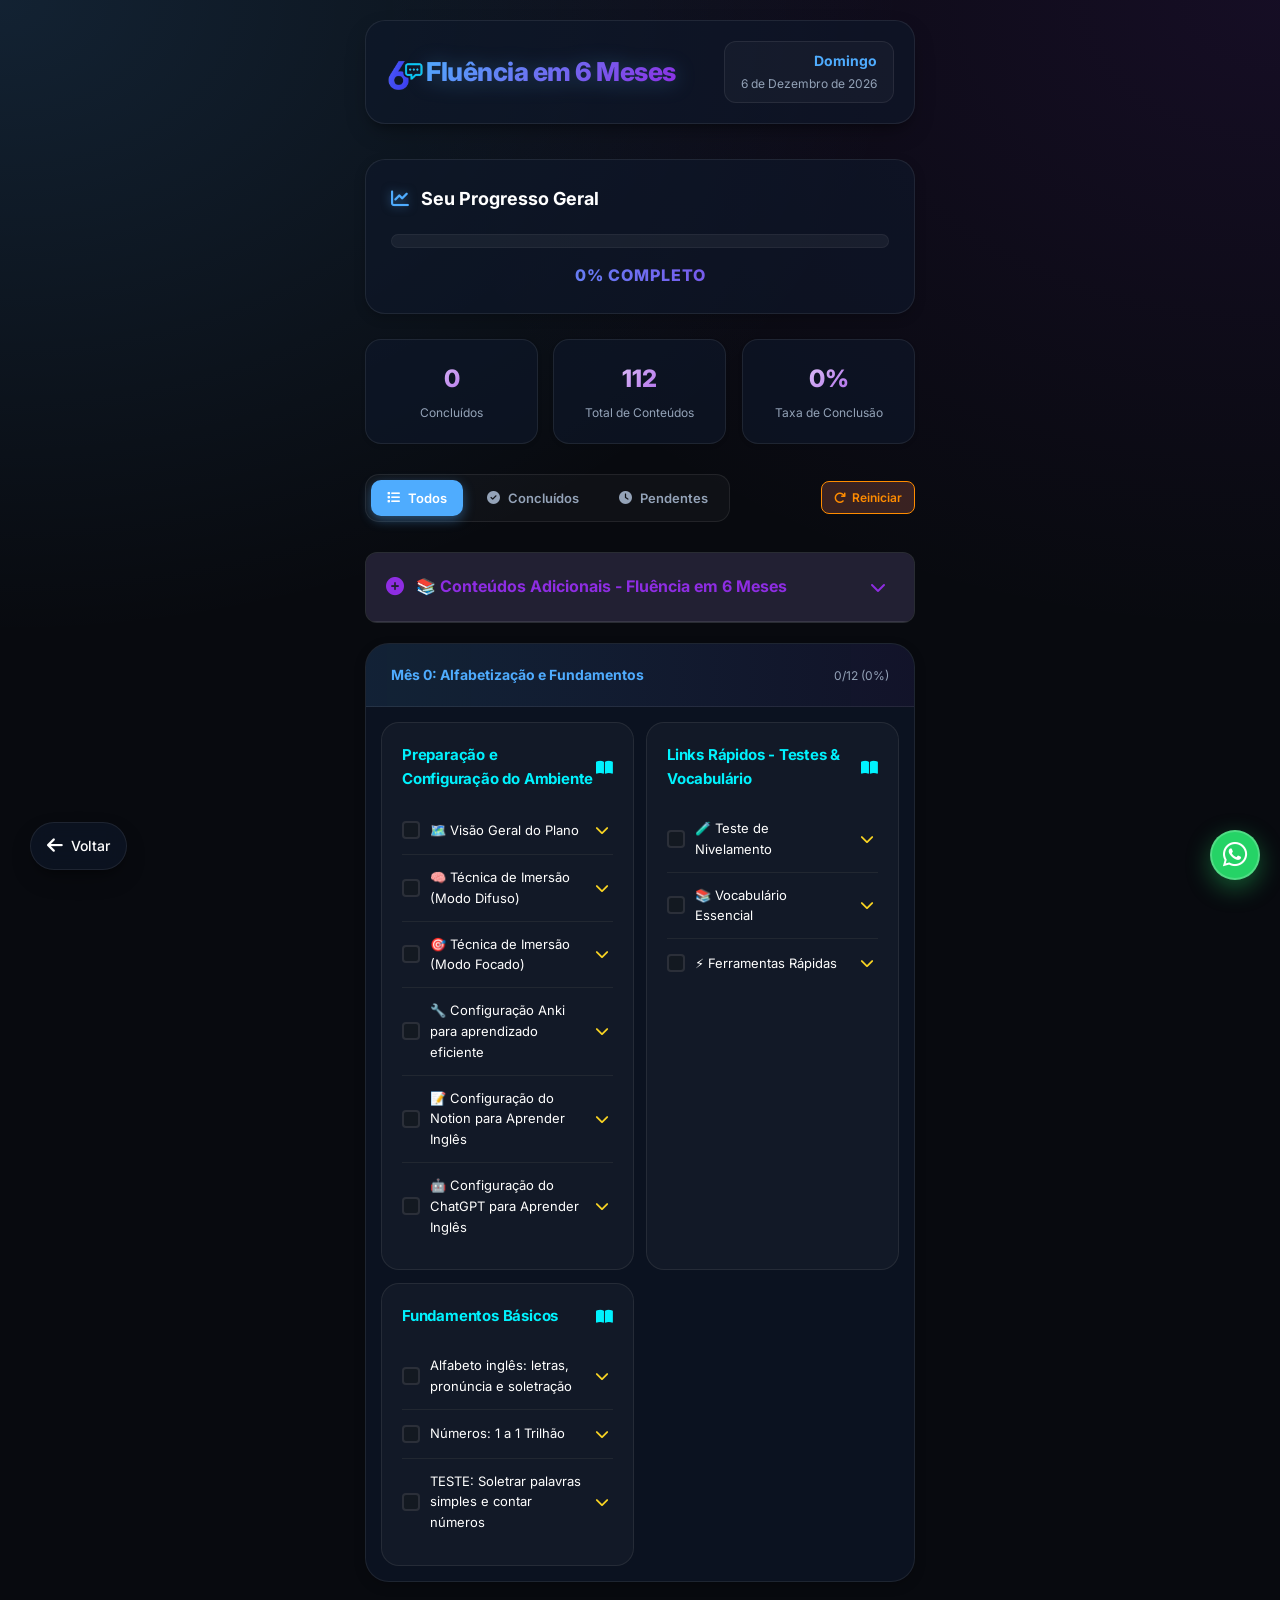
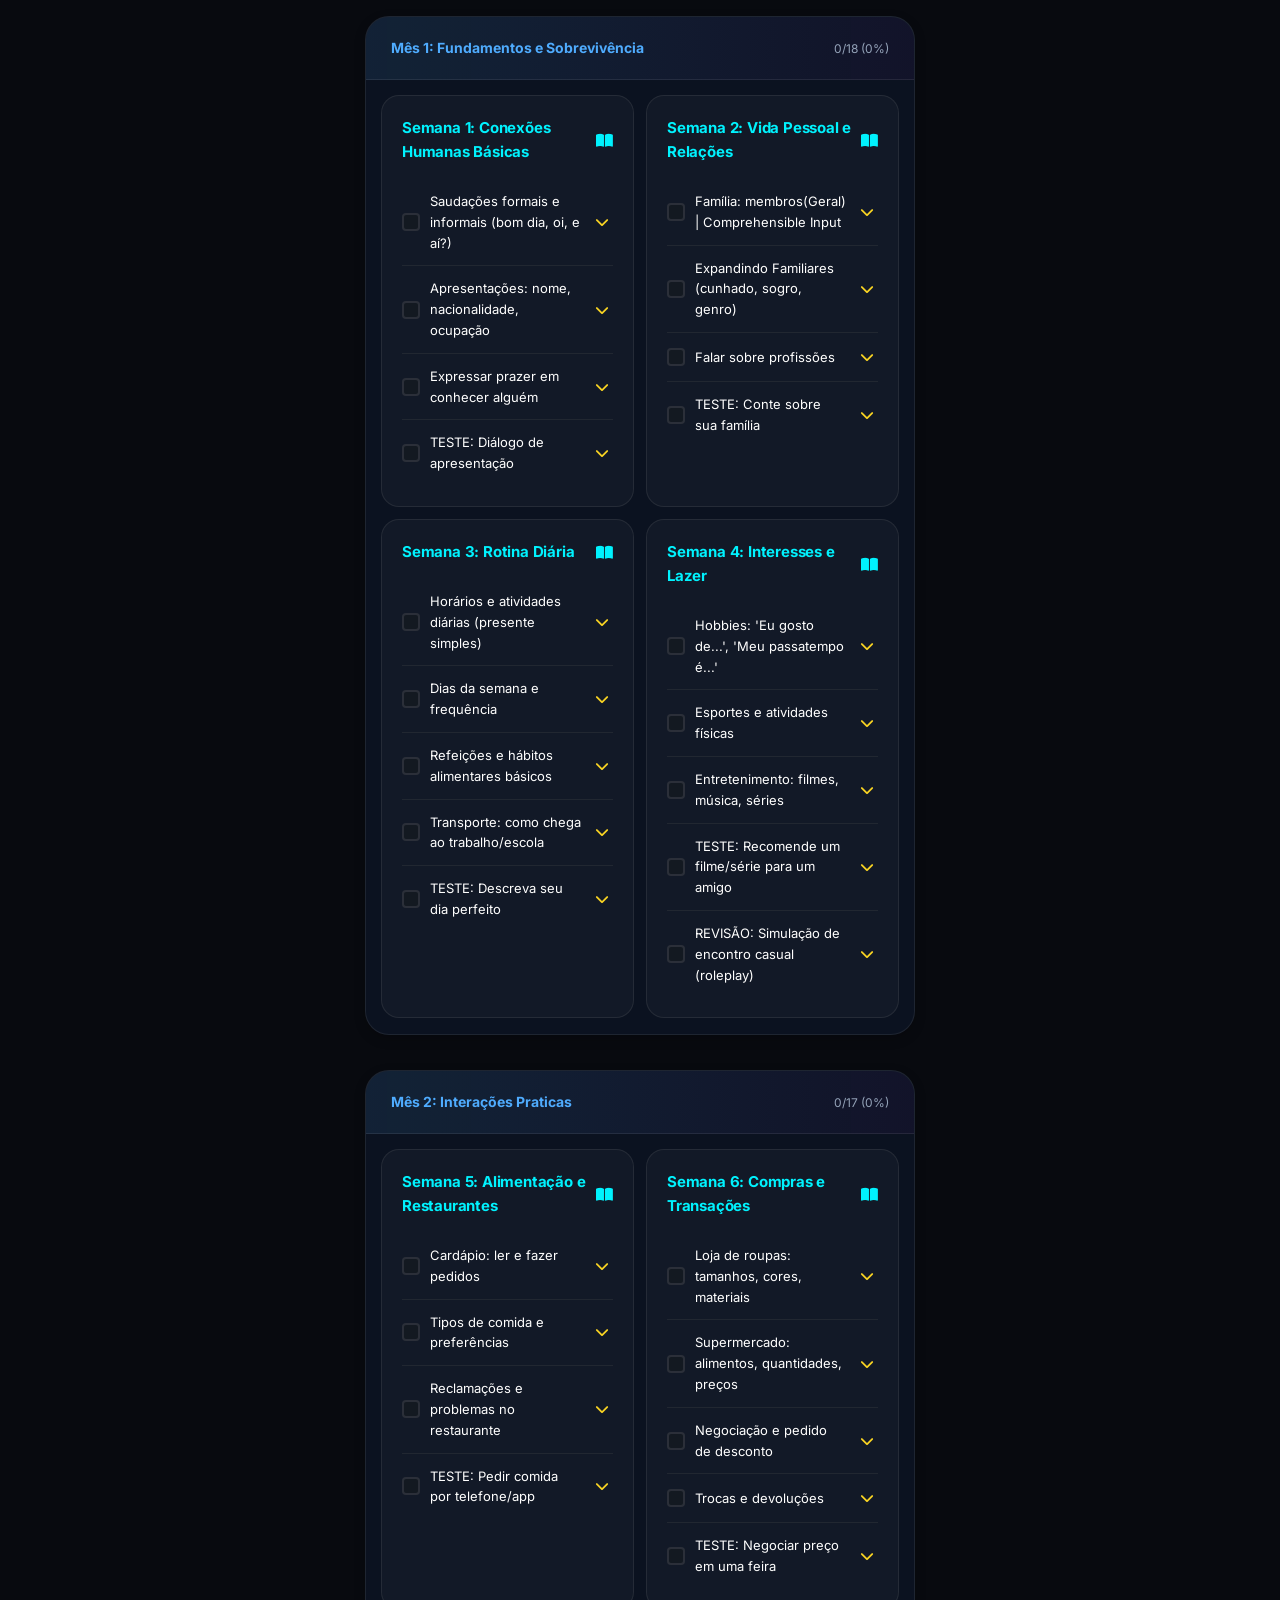
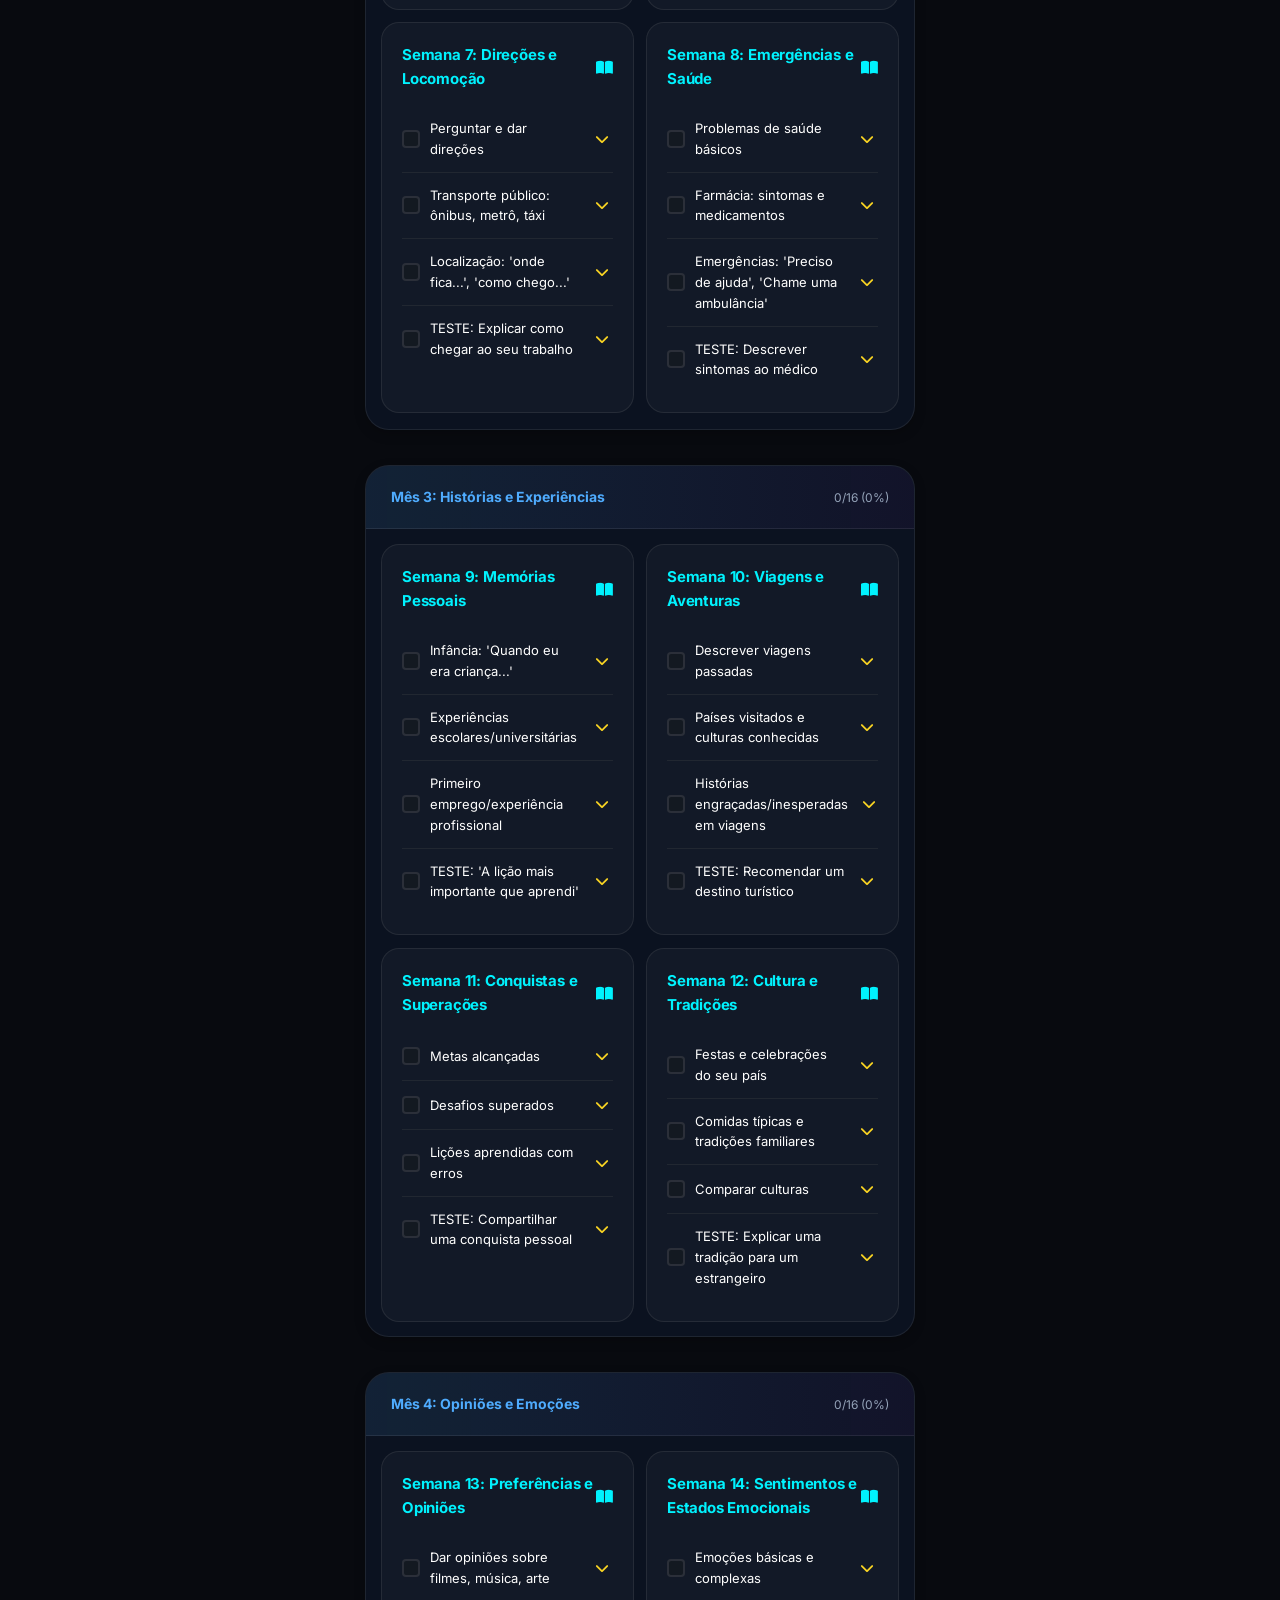
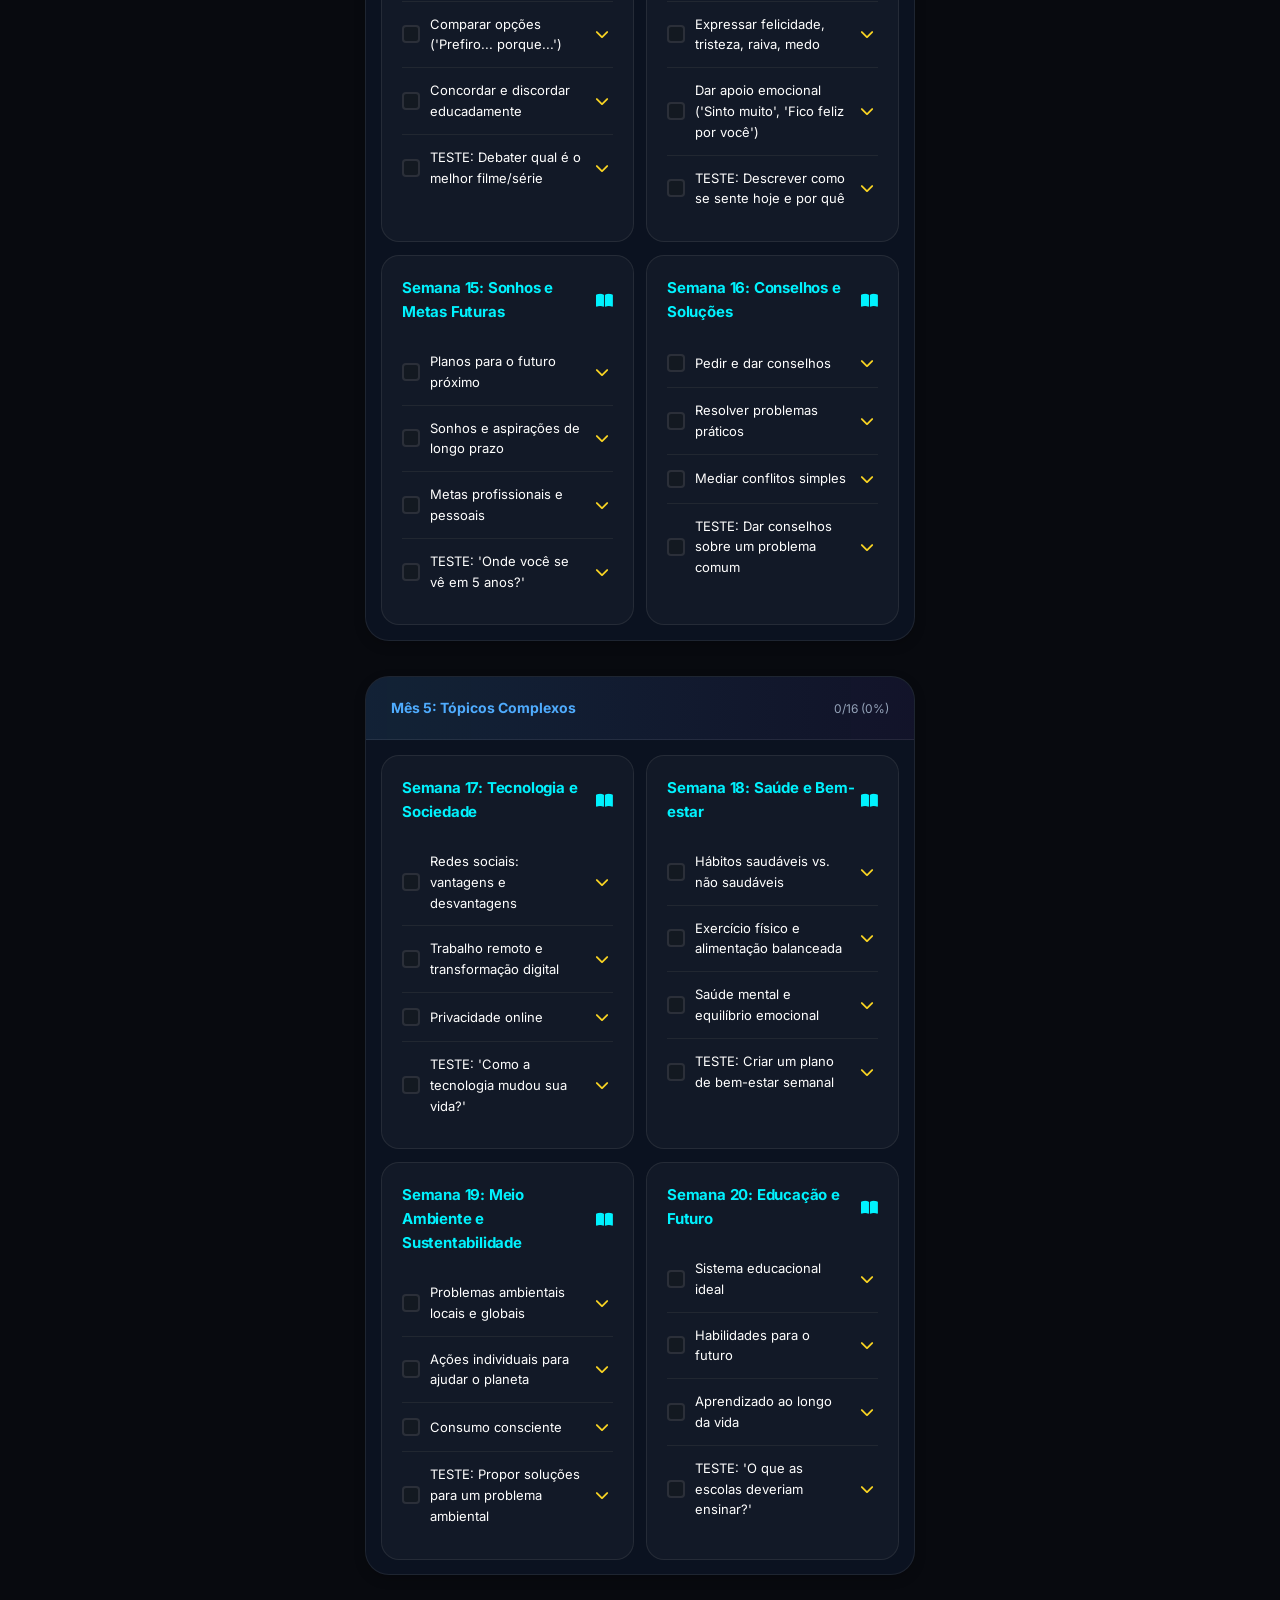
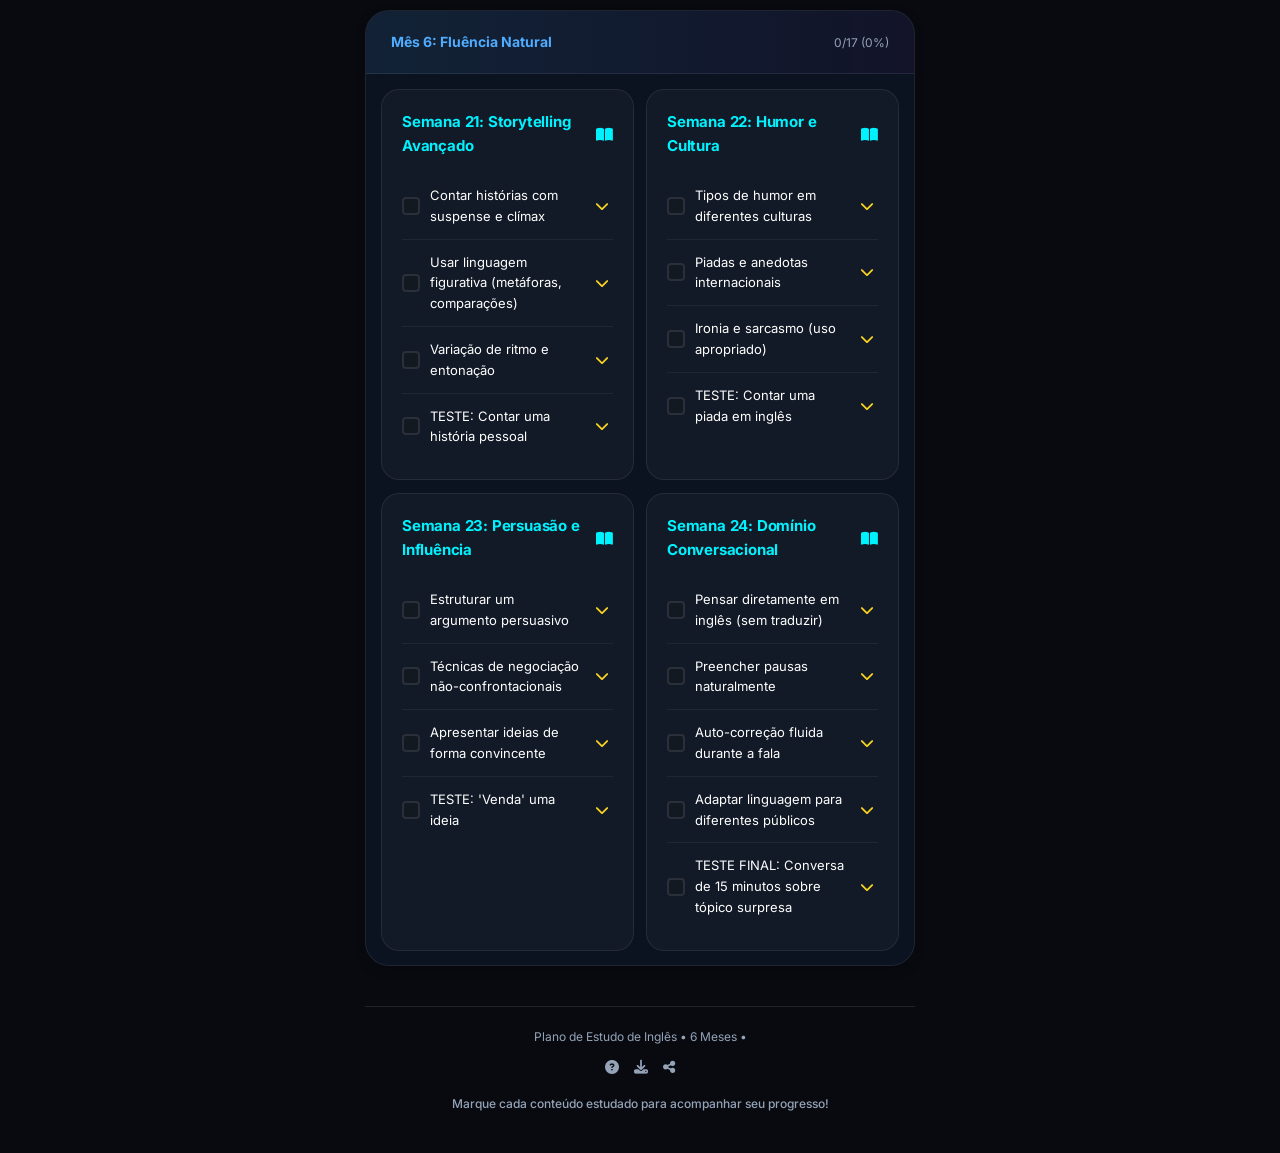
==== commit 76d48fa9: "revert: remove all ad integrations" ====
--- a/index.html
+++ b/index.html
@@ -38,9 +38,6 @@
       name="viewport"
       content="width=device-width, initial-scale=1, maximum-scale=1, user-scalable=no, viewport-fit=cover"
     />
-    <!-- Exemplo de Script do Google AdSense -->
-    <script async src="https://pagead2.googlesyndication.com/pagead/js/adsbygoogle.js?client=ca-pub-SEU_ID_AQUI"
-         crossorigin="anonymous"></script>
   </head>
   <body>
     <div class="container">
@@ -60,17 +57,6 @@
             </div>
           </div>
         </div>
-      </div>
-
-      <!-- BLOCO DE ANÚNCIO TOPO -->
-      <div class="ad-container" style="margin: 20px 0; text-align: center;">
-          <ins class="adsbygoogle"
-               style="display:block"
-               data-ad-client="ca-pub-SEU_ID_AQUI"
-               data-ad-slot="ID_DO_SLOT"
-               data-ad-format="auto"
-               data-full-width-responsive="true"></ins>
-          <script> (adsbygoogle = window.adsbygoogle || []).push({}); </script>
       </div>
 
       <!-- Progresso Global -->
@@ -130,17 +116,6 @@
             1. Primeiro: Os Conteúdos Adicionais (complementary-container)
             2. Depois: Os meses do plano de estudo
         -->
-      </div>
-
-      <!-- BLOCO DE ANÚNCIO ANTES DO FOOTER -->
-      <div class="ad-container" style="margin: 20px 0; text-align: center;">
-          <ins class="adsbygoogle"
-               style="display:block"
-               data-ad-client="ca-pub-SEU_ID_AQUI"
-               data-ad-slot="ID_DO_SLOT"
-               data-ad-format="auto"
-               data-full-width-responsive="true"></ins>
-          <script> (adsbygoogle = window.adsbygoogle || []).push({}); </script>
       </div>
 
       <!-- Footer -->
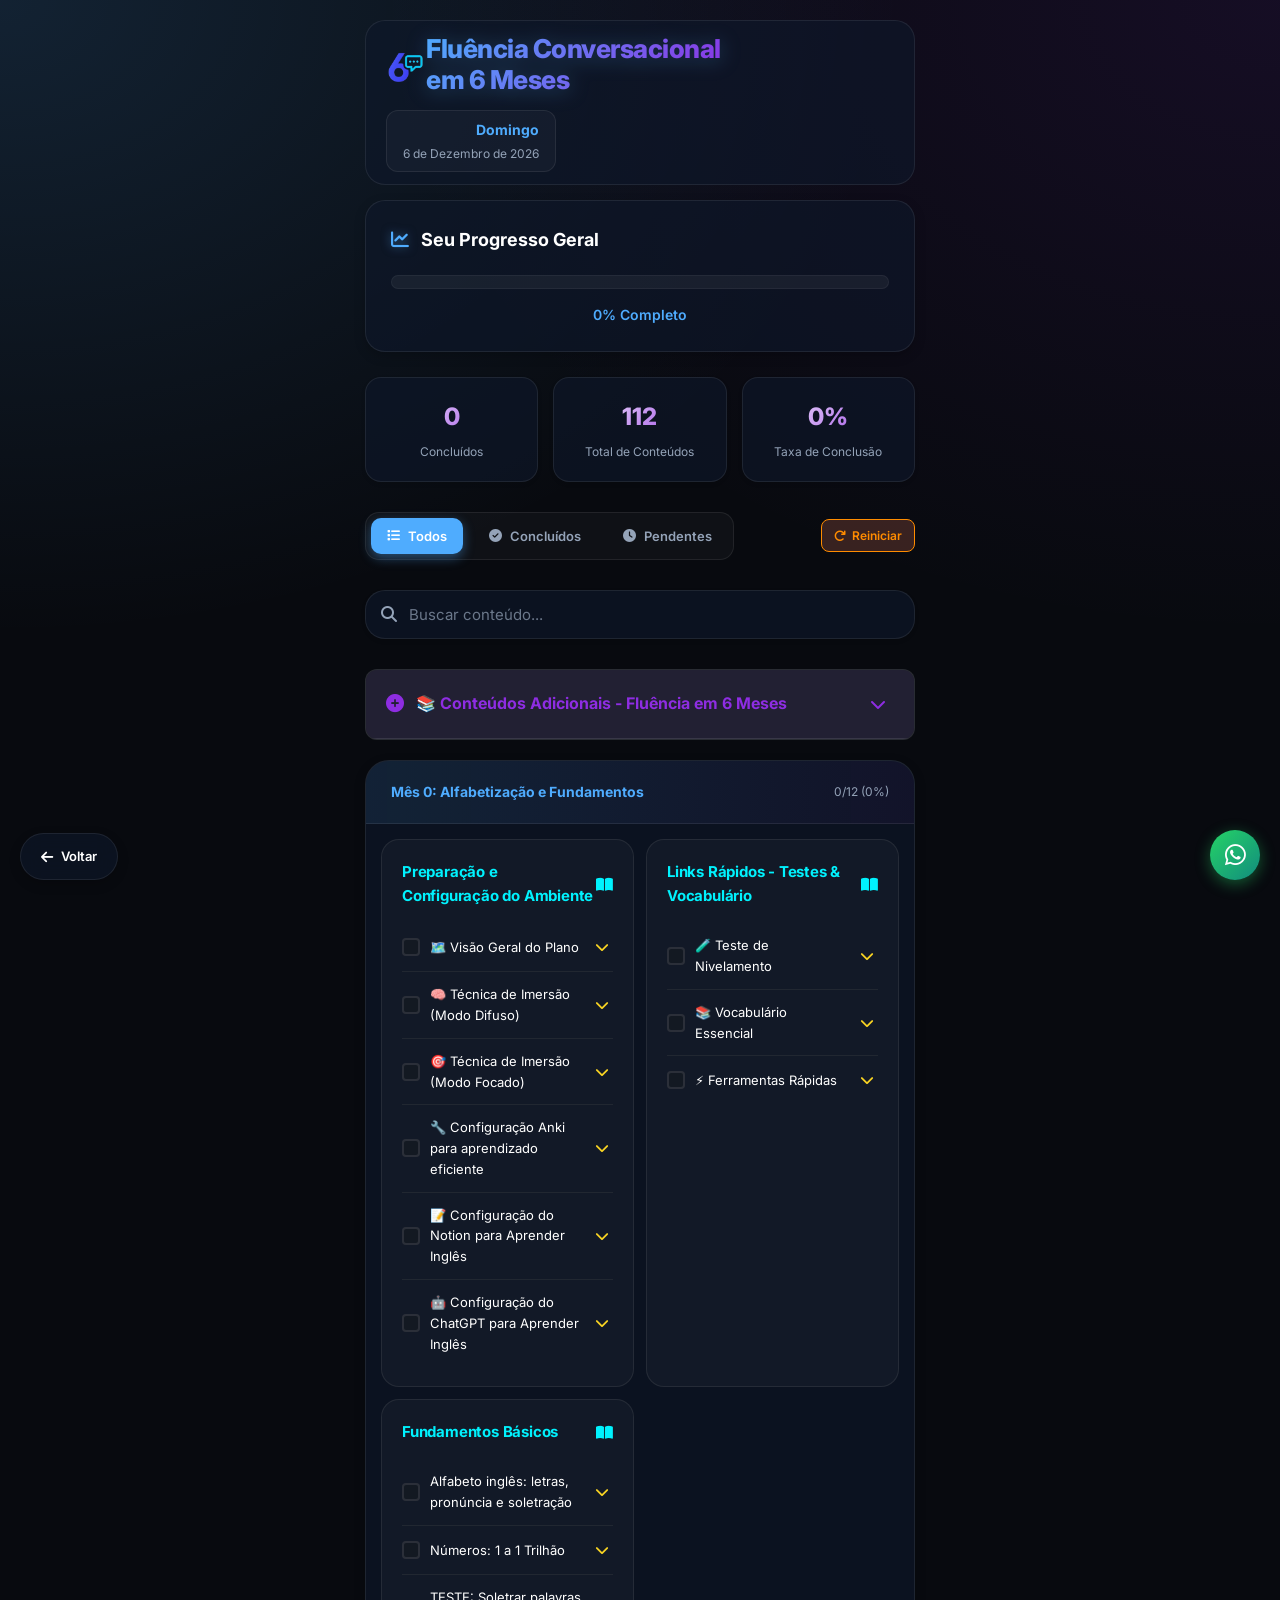
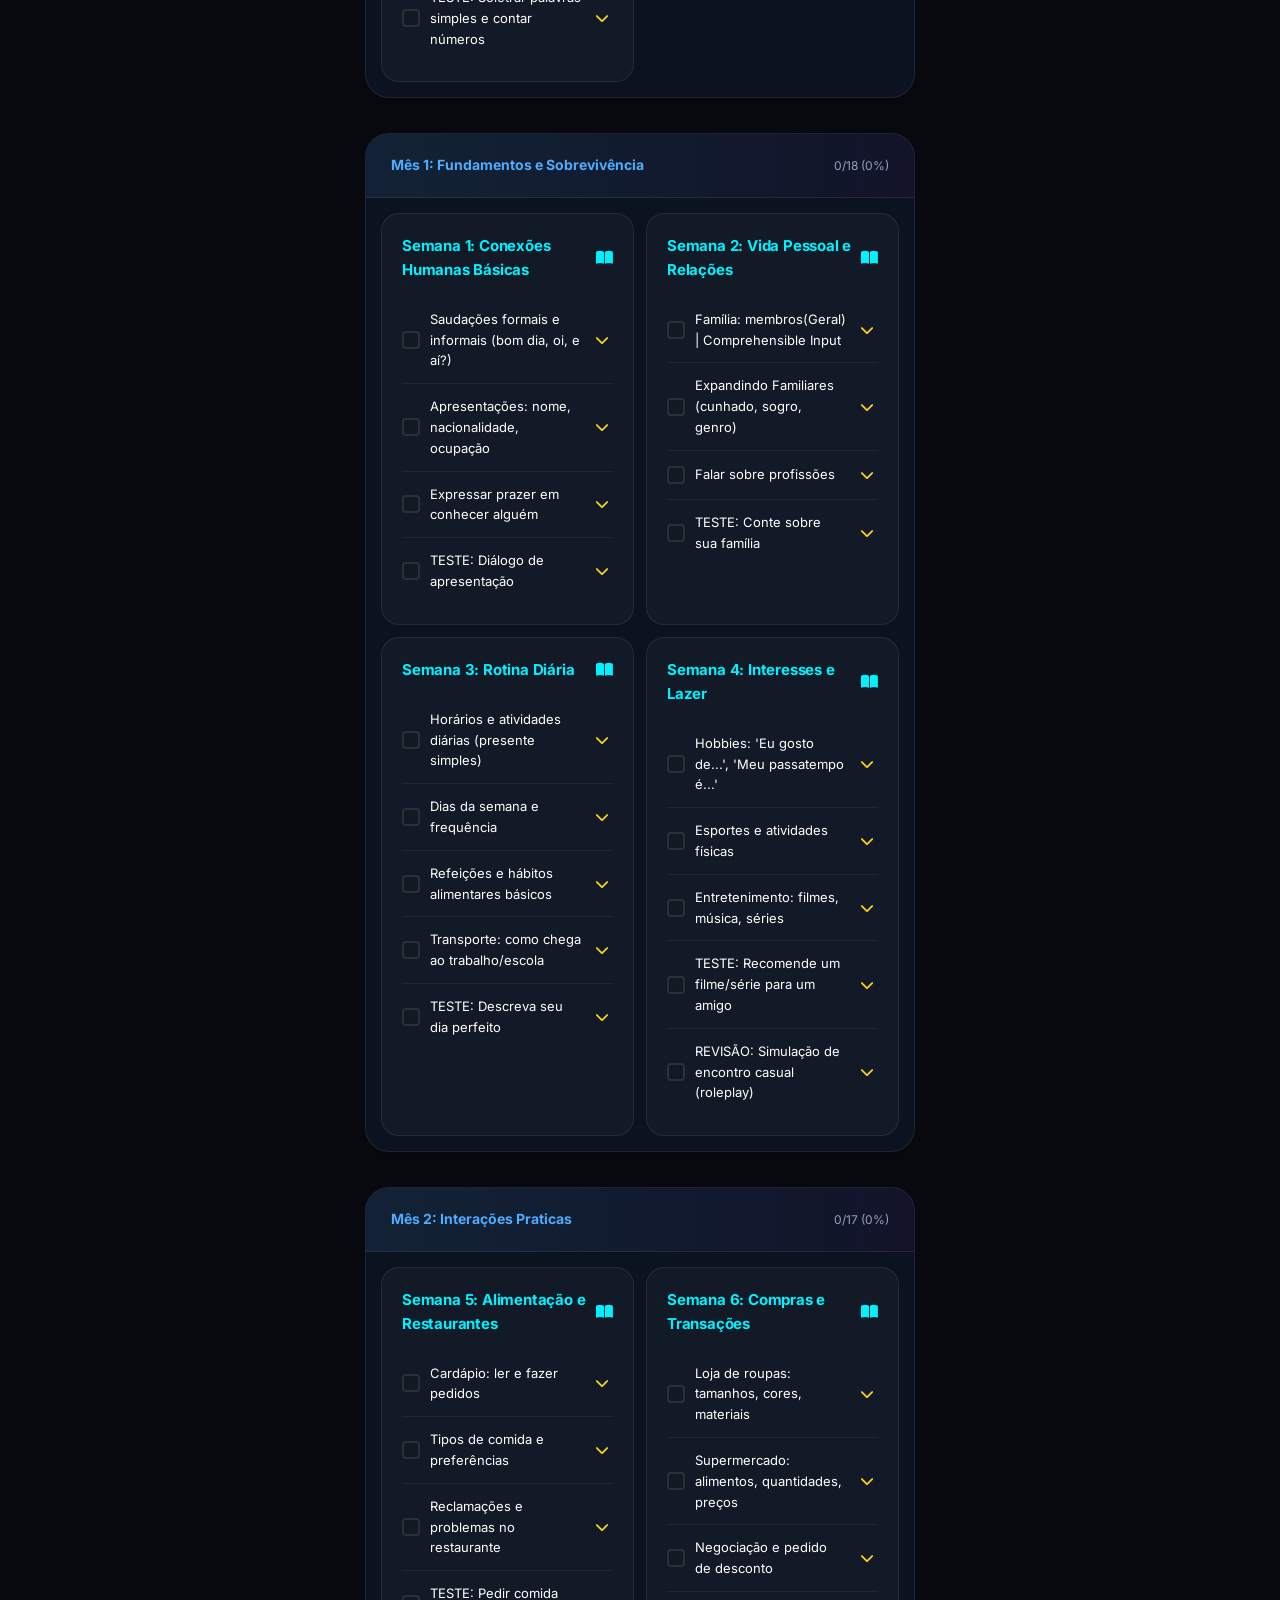
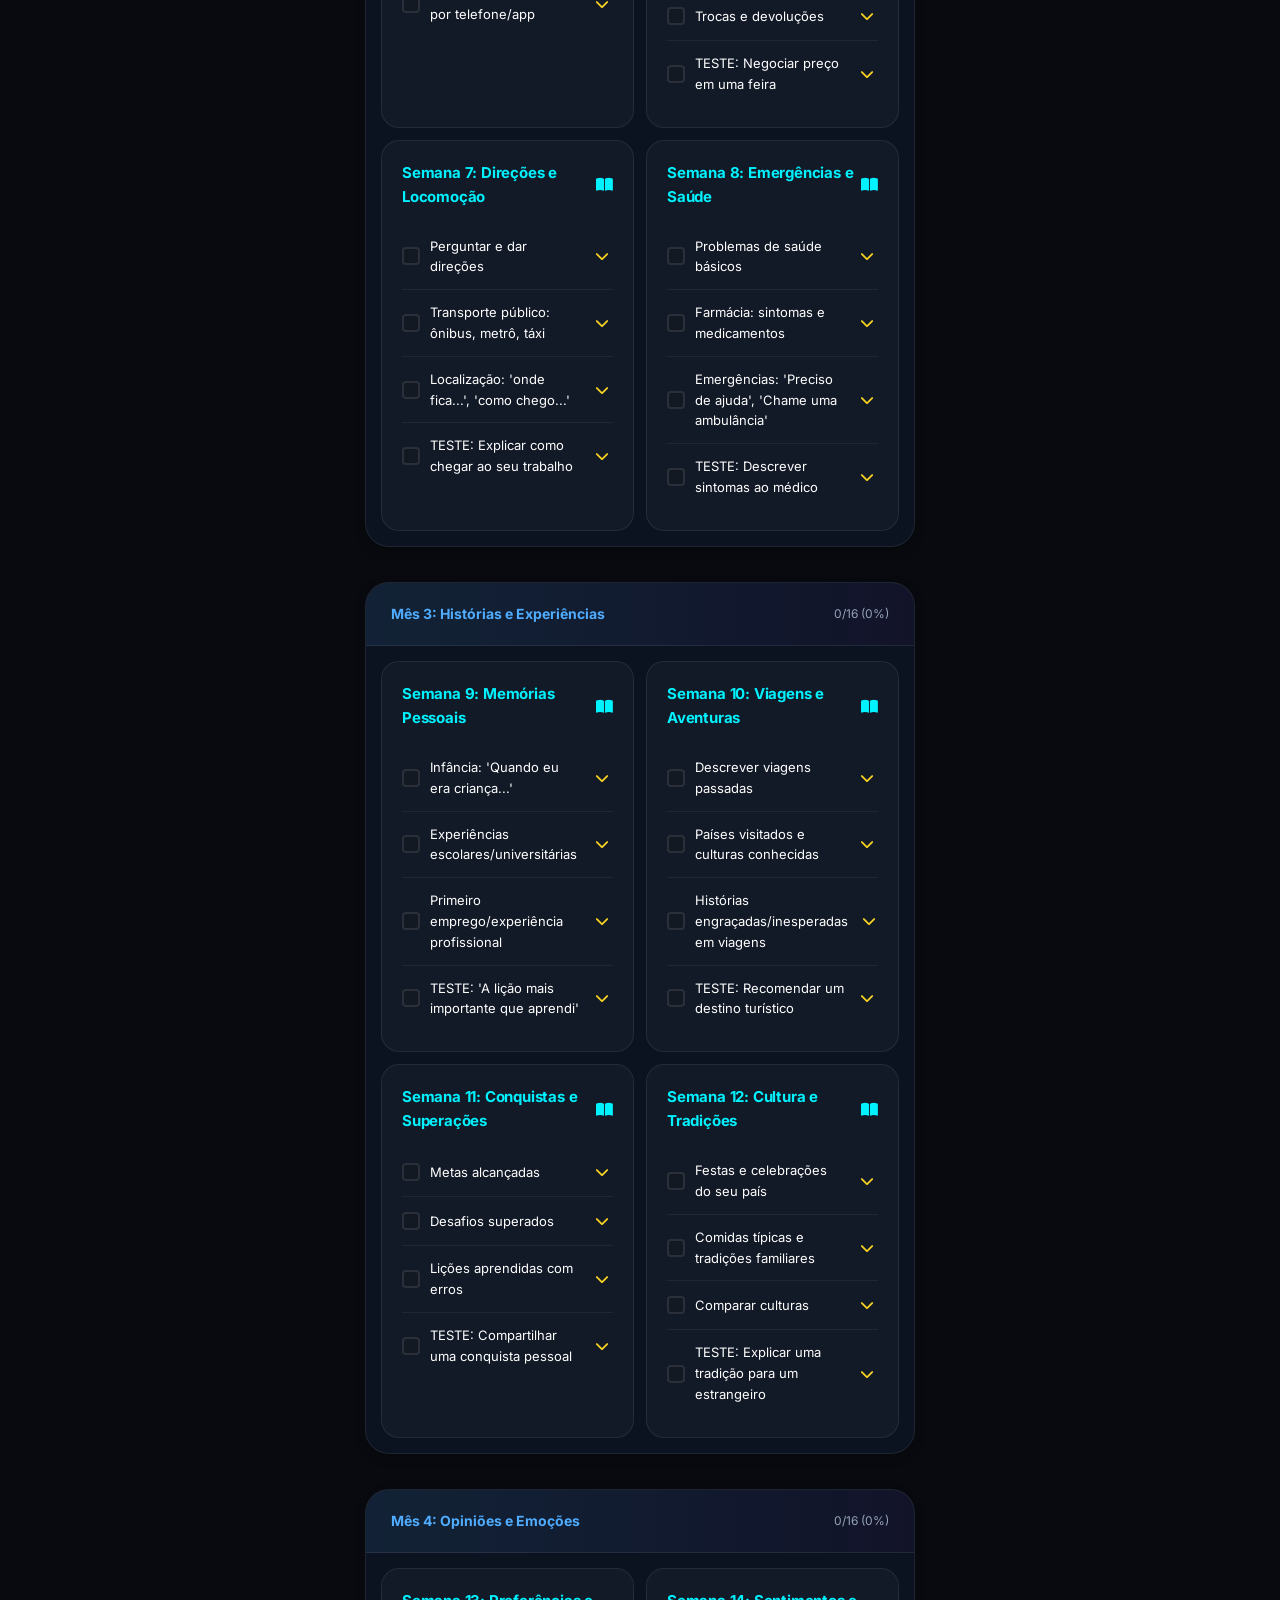
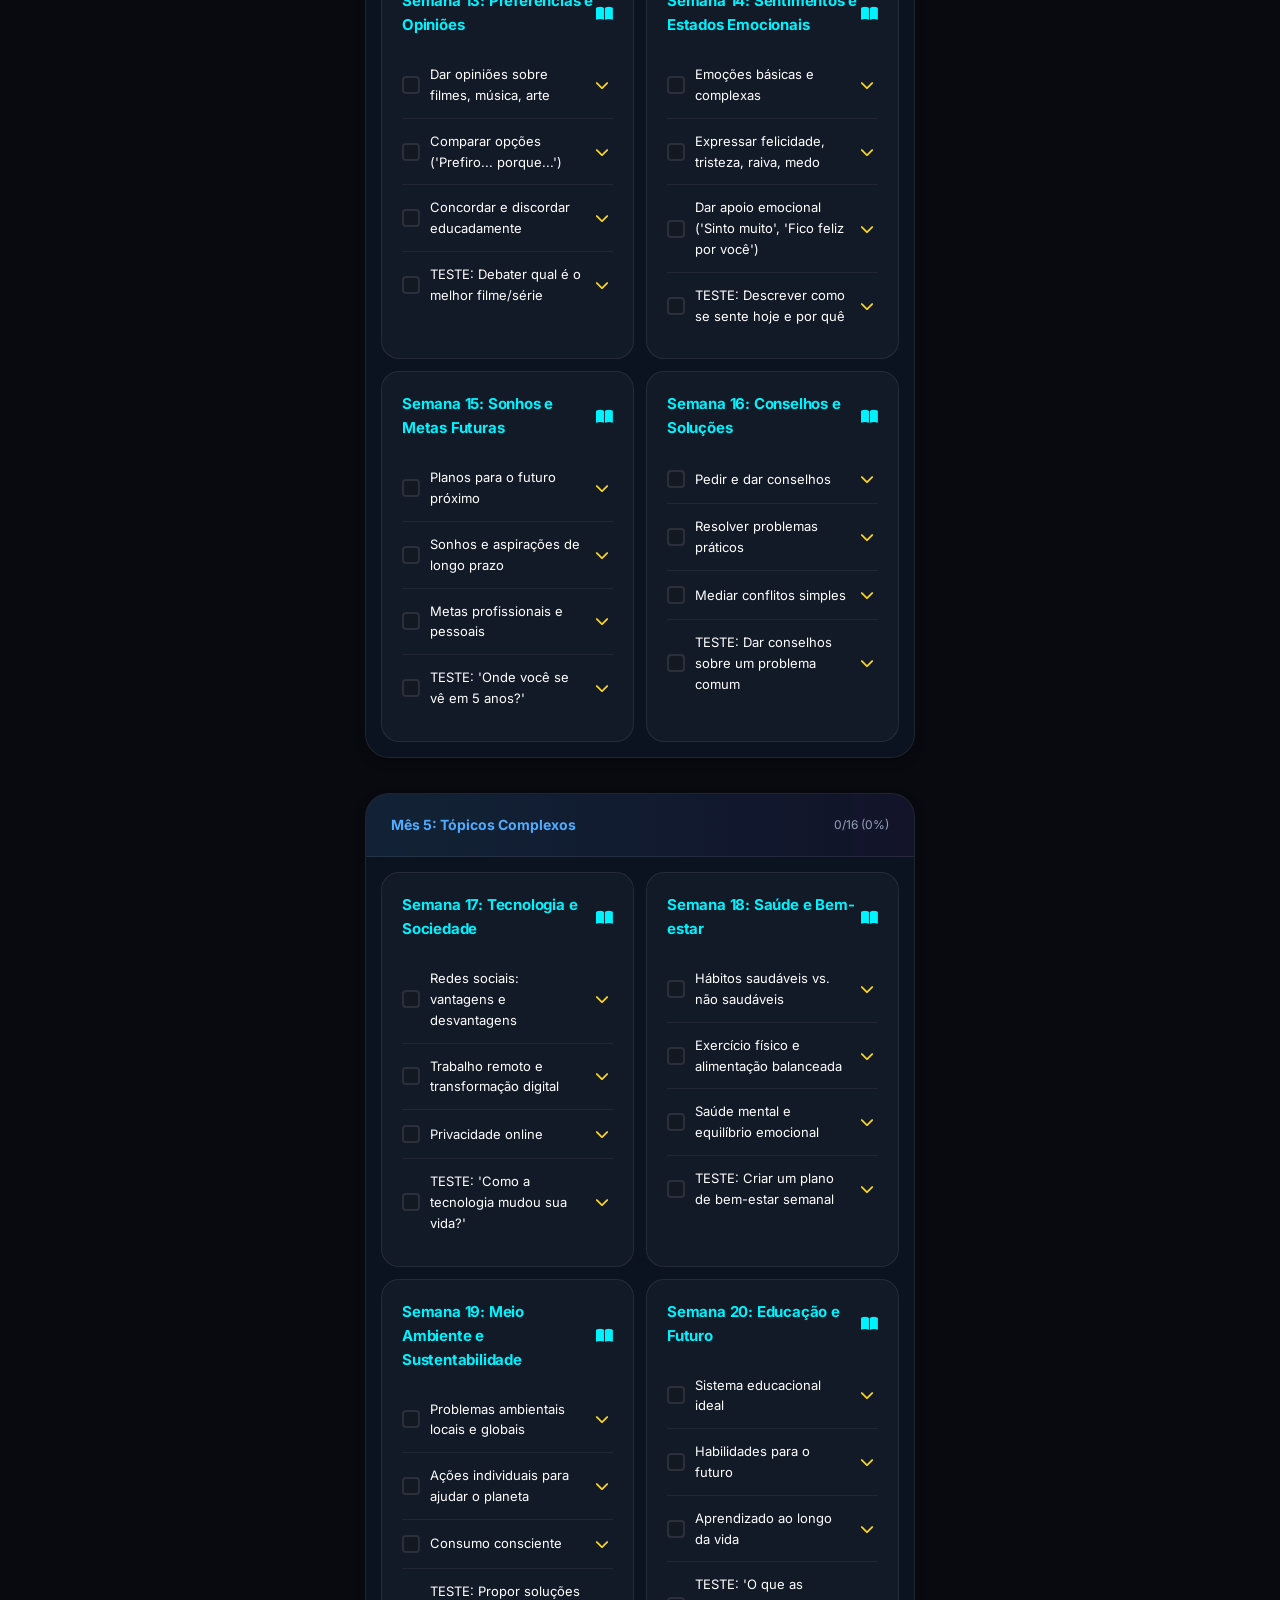
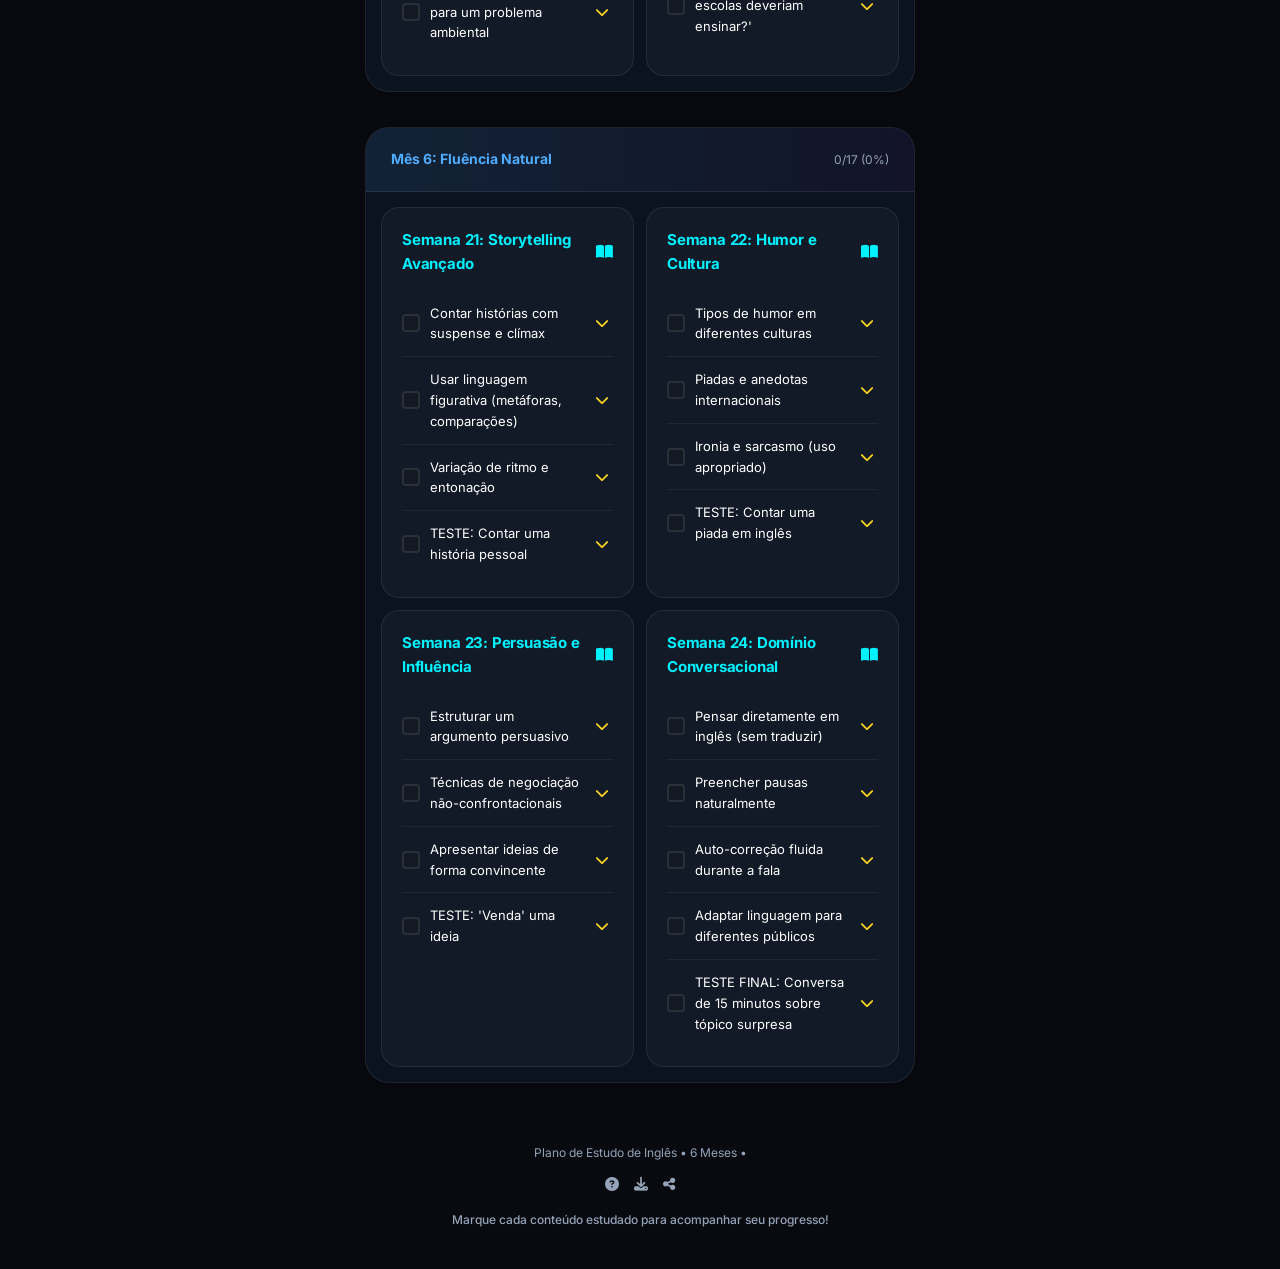
==== commit 8302cdea: "melhorando estilização e criando botão de search" ====
--- a/index.html
+++ b/index.html
@@ -15,7 +15,8 @@
       rel="stylesheet"
       href="https://cdnjs.cloudflare.com/ajax/libs/font-awesome/6.4.0/css/all.min.css"
     />
-    <link rel="stylesheet" href="css/6meses.css" />
+    <link rel="stylesheet" href="css/d.css">
+    <link rel="stylesheet" href="css/modules/main.css" />
     <!-- Adicione estas tags no <head> do 6meses.html -->
     <link rel="manifest" href="manifest.json" />
     <meta name="theme-color" content="#58a6ff" />
@@ -47,7 +48,7 @@
           <div class="app-icon">
             <img src="icons/icon.ico" width="40" alt="" />
           </div>
-          <h1 class="app-title">Fluência em 6 Meses</h1>
+          <h1 class="app-title">Fluência Conversacional <br> em 6 Meses</h1>
         </div>
         <div class="header-right">
           <div class="date-info">
@@ -102,6 +103,24 @@
         <button class="reset-btn" id="reset-btn">
           <i class="fas fa-redo"></i> Reiniciar
         </button>
+      </div>
+
+      <!-- Campo de Busca -->
+      <div class="search-container">
+        <div class="search-box">
+          <i class="fas fa-search search-icon"></i>
+          <input
+            type="text"
+            id="search-input"
+            class="search-input"
+            placeholder="Buscar conteúdo..."
+            autocomplete="off"
+          />
+          <button class="search-clear" id="search-clear" style="display: none">
+            <i class="fas fa-times"></i>
+          </button>
+        </div>
+        <div class="search-results-count" id="search-results"></div>
       </div>
 
       <!-- <div class="leveltest-container">
--- a/css/d.css
+++ b/css/d.css
@@ -0,0 +1,3234 @@
+
+/* ========== MATERIAIS COMPLEMENTARES AVANÇADO ========== */
+.complementary-container {
+  background-color: var(--card-bg);
+  border-radius: 12px;
+  border: 1px solid var(--border-color);
+  margin-bottom: 20px;
+  overflow: hidden;
+}
+
+.complementary-header {
+  display: flex;
+  justify-content: space-between;
+  align-items: center;
+  padding: 18px 20px;
+  background-color: rgba(188, 140, 255, 0.1);
+  border-bottom: 1px solid var(--border-color);
+  cursor: pointer;
+  transition: all 0.3s ease;
+}
+
+.complementary-header:hover {
+  background-color: rgba(188, 140, 255, 0.15);
+}
+
+.complementary-title {
+  display: flex;
+  align-items: center;
+  gap: 12px;
+  font-weight: 700;
+  color: var(--accent-purple);
+  font-size: 16px;
+}
+
+.complementary-title i {
+  font-size: 18px;
+}
+
+.complementary-toggle {
+  background: none;
+  border: none;
+  color: var(--accent-purple);
+  cursor: pointer;
+  padding: 8px;
+  border-radius: 6px;
+  transition: all 0.3s ease;
+  display: flex;
+  align-items: center;
+  justify-content: center;
+}
+
+.complementary-toggle:hover {
+  background-color: rgba(188, 140, 255, 0.1);
+}
+
+.complementary-toggle i {
+  font-size: 16px;
+  transition: transform 0.3s ease;
+}
+
+.complementary-content {
+  max-height: 0;
+  overflow: hidden;
+  transition: max-height 0.5s ease-out;
+}
+
+.complementary-content.active {
+  max-height: 5000px;
+}
+
+.complementary-grid {
+  display: grid;
+  grid-template-columns: repeat(auto-fill, minmax(380px, 1fr));
+  gap: 20px;
+  padding: 25px;
+}
+
+.complementary-card {
+  background-color: var(--button-bg);
+  border-radius: 12px;
+  border: 1px solid var(--border-color);
+  overflow: hidden;
+  transition: all 0.3s ease;
+}
+
+.complementary-card:hover {
+  transform: translateY(-2px);
+  border-color: var(--accent-purple);
+  box-shadow: 0 8px 20px rgba(0, 0, 0, 0.15);
+}
+
+.complementary-card-header {
+  display: flex;
+  justify-content: space-between;
+  align-items: flex-start;
+  padding: 18px 20px;
+  background-color: rgba(88, 166, 255, 0.1);
+  border-bottom: 1px solid transparent;
+  cursor: pointer;
+  transition: all 0.3s ease;
+}
+
+.complementary-card-header:hover {
+  background-color: rgba(88, 166, 255, 0.15);
+}
+
+.complementary-card-title h3 {
+  font-size: 16px;
+  font-weight: 700;
+  color: var(--accent-color);
+  margin: 0 0 8px 0;
+}
+
+.complementary-card-desc {
+  font-size: 12px;
+  color: var(--text-secondary);
+  line-height: 1.4;
+  margin: 0;
+}
+
+.complementary-card-toggle {
+  background: none;
+  border: none;
+  color: var(--accent-yellow);
+  cursor: pointer;
+  padding: 8px;
+  border-radius: 6px;
+  transition: all 0.3s ease;
+  flex-shrink: 0;
+  margin-left: 10px;
+}
+
+.complementary-card-toggle:hover {
+  background-color: rgba(255, 203, 107, 0.1);
+}
+
+.complementary-card-toggle i {
+  font-size: 14px;
+  transition: transform 0.3s ease;
+}
+
+.complementary-card-toggle.expanded i {
+  transform: rotate(180deg);
+}
+
+.complementary-card-content {
+  overflow: hidden;
+  max-height: 0;
+  transition: max-height 0.3s ease-out;
+}
+
+.complementary-card-body {
+  padding: 20px;
+}
+
+/* Estilos para vídeos pessoais */
+.complementary-videos-grid {
+  display: flex;
+  flex-direction: column;
+  gap: 15px;
+  margin-bottom: 20px;
+}
+
+.complementary-video-item {
+  background-color: rgba(13, 17, 23, 0.3);
+  border-radius: 8px;
+  padding: 12px;
+  border: 1px solid rgba(48, 54, 61, 0.5);
+}
+
+.complementary-video-card {
+  display: flex;
+  align-items: flex-start;
+  gap: 12px;
+  text-decoration: none;
+  color: var(--text-primary);
+  transition: all 0.3s ease;
+  margin-bottom: 10px;
+}
+
+.complementary-video-card:hover {
+  color: var(--accent-color);
+}
+
+.complementary-video-icon {
+  color: var(--accent-pink);
+  font-size: 18px;
+  flex-shrink: 0;
+  margin-top: 2px;
+}
+
+.complementary-video-info {
+  flex: 1;
+}
+
+.complementary-video-title {
+  font-weight: 600;
+  font-size: 13px;
+  margin-bottom: 5px;
+  color: var(--text-primary);
+}
+
+.complementary-video-details {
+  display: flex;
+  gap: 15px;
+  font-size: 11px;
+  color: var(--text-secondary);
+  margin-bottom: 6px;
+}
+
+.complementary-video-details i {
+  font-size: 10px;
+  margin-right: 4px;
+}
+
+.complementary-video-desc {
+  font-size: 11px;
+  color: var(--accent-green);
+  font-style: italic;
+  line-height: 1.4;
+}
+
+/* Botão para conteúdo adicional do vídeo */
+.video-additional-toggle {
+  margin-top: 10px;
+  border-top: 1px dashed rgba(48, 54, 61, 0.5);
+  padding-top: 10px;
+}
+
+.video-additional-btn {
+  background: none;
+  border: 1px solid var(--border-color);
+  border-radius: 6px;
+  padding: 8px 12px;
+  color: var(--accent-purple);
+  font-size: 11px;
+  font-weight: 600;
+  cursor: pointer;
+  display: flex;
+  align-items: center;
+  gap: 8px;
+  transition: all 0.3s ease;
+  width: 100%;
+  justify-content: center;
+}
+
+.video-additional-btn:hover {
+  background-color: rgba(188, 140, 255, 0.1);
+  border-color: var(--accent-purple);
+}
+
+.video-additional-btn i {
+  font-size: 12px;
+  transition: transform 0.3s ease;
+}
+
+.video-additional-content {
+  max-height: 0;
+  overflow: hidden;
+  transition: max-height 0.3s ease-out;
+  margin-top: 10px;
+}
+
+.video-additional-section {
+  margin-bottom: 15px;
+}
+
+.video-additional-section:last-child {
+  margin-bottom: 0;
+}
+
+/* Estilos para regras de fluência */
+.rules-grid {
+  display: grid;
+  grid-template-columns: repeat(auto-fill, minmax(250px, 1fr));
+  gap: 15px;
+}
+
+.rule-card-small {
+  background-color: rgba(88, 166, 255, 0.05);
+  border-radius: 10px;
+  padding: 15px;
+  border: 1px solid rgba(88, 166, 255, 0.2);
+  text-align: center;
+  transition: all 0.3s ease;
+}
+
+.rule-card-small:hover {
+  transform: translateY(-3px);
+  border-color: var(--accent-color);
+  background-color: rgba(88, 166, 255, 0.1);
+}
+
+.rule-icon-small {
+  font-size: 24px;
+  color: var(--accent-color);
+  margin-bottom: 10px;
+  height: 40px;
+  display: flex;
+  align-items: center;
+  justify-content: center;
+}
+
+.rule-card-small h4 {
+  font-size: 14px;
+  font-weight: 700;
+  color: var(--text-primary);
+  margin-bottom: 8px;
+}
+
+.rule-card-small p {
+  font-size: 12px;
+  color: var(--text-secondary);
+  line-height: 1.4;
+  margin: 0;
+}
+
+/* Estilos para materiais complementares */
+.complementary-materials-list {
+  list-style: none;
+  margin: 0;
+  padding: 0;
+}
+
+.complementary-materials-list li {
+  position: relative;
+  padding-left: 20px;
+  margin-bottom: 10px;
+  font-size: 12px;
+  color: var(--text-secondary);
+  line-height: 1.4;
+  display: flex;
+  justify-content: space-between;
+  align-items: center;
+}
+
+.complementary-materials-list li:before {
+  content: "📄";
+  position: absolute;
+  left: 0;
+  font-size: 12px;
+}
+
+.complementary-materials-list li .material-link {
+  color: var(--accent-purple);
+  text-decoration: none;
+  margin-left: 10px;
+  transition: color 0.3s ease;
+}
+
+.complementary-materials-list li .material-link:hover {
+  color: var(--accent-color);
+}
+
+/* Estilos padrão para outros cards */
+.complementary-section {
+  margin-bottom: 18px;
+}
+
+.complementary-section:last-child {
+  margin-bottom: 0;
+}
+
+.complementary-section-title {
+  display: flex;
+  align-items: center;
+  gap: 8px;
+  margin-bottom: 10px;
+  color: var(--accent-green);
+  font-size: 13px;
+  font-weight: 600;
+}
+
+.complementary-section-title i {
+  font-size: 12px;
+}
+
+.complementary-list {
+  list-style: none;
+  margin: 0;
+  padding: 0;
+}
+
+.complementary-list li {
+  position: relative;
+  padding-left: 20px;
+  margin-bottom: 8px;
+  font-size: 12px;
+  color: var(--text-secondary);
+  line-height: 1.4;
+}
+
+.complementary-list li:before {
+  content: "✓";
+  position: absolute;
+  left: 8px;
+  color: var(--accent-purple);
+  font-size: 11px;
+  font-weight: bold;
+}
+
+.complementary-list li:last-child {
+  margin-bottom: 0;
+}
+
+/* Responsividade */
+@media (max-width: 768px) {
+  .complementary-grid {
+    grid-template-columns: 1fr;
+    gap: 15px;
+    padding: 15px;
+  }
+
+  .complementary-card-header {
+    padding: 15px;
+  }
+
+  .complementary-card-body {
+    padding: 15px;
+  }
+
+  .rules-grid {
+    grid-template-columns: 1fr;
+  }
+
+  .complementary-video-card {
+    flex-direction: column;
+    gap: 8px;
+  }
+
+  .complementary-video-icon {
+    align-self: flex-start;
+  }
+}
+
+@media (max-width: 480px) {
+  .complementary-header {
+    padding: 15px;
+  }
+
+  .complementary-title {
+    font-size: 15px;
+  }
+}
+
+/* Container de meses */
+.months-container {
+  display: flex;
+  flex-direction: column;
+  gap: 15px;
+  margin-bottom: 20px;
+}
+
+.month-card {
+  background: var(--glass-bg);
+  backdrop-filter: var(--glass-blur);
+  -webkit-backdrop-filter: var(--glass-blur);
+  border-radius: 24px;
+  border: 1px solid var(--glass-border);
+  overflow: hidden;
+  transition: var(--transition);
+  margin-bottom: 20px;
+  box-shadow: var(--shadow-md);
+}
+
+.month-card:hover {
+  transform: translateY(-5px);
+  border-color: rgba(255, 255, 255, 0.15);
+  box-shadow: var(--shadow-lg);
+}
+
+.month-header,
+.week-zero-header {
+  background: linear-gradient(to right, rgba(79, 172, 254, 0.1), rgba(142, 45, 226, 0.05));
+  padding: 20px 25px;
+  border-bottom: 1px solid var(--glass-border);
+  display: flex;
+  justify-content: space-between;
+  align-items: center;
+}
+
+.month-title {
+  font-weight: 700;
+  color: var(--accent-color);
+  font-size: 14px;
+}
+
+.month-progress {
+  font-size: 12px;
+  color: var(--text-secondary);
+}
+
+.weeks-container {
+  padding: 15px;
+  display: grid;
+  grid-template-columns: repeat(auto-fill, minmax(250px, 1fr));
+  gap: 12px;
+}
+
+.week-card {
+  background: rgba(255, 255, 255, 0.03);
+  border-radius: 18px;
+  padding: 20px;
+  border: 1px solid var(--glass-border);
+  transition: var(--transition);
+}
+
+.week-card:hover {
+  background: rgba(255, 255, 255, 0.05);
+  border-color: rgba(255, 255, 255, 0.1);
+}
+
+.week-title {
+  font-weight: 700;
+  margin-bottom: 15px;
+  color: var(--accent-green);
+  display: flex;
+  align-items: center;
+  justify-content: space-between;
+  font-size: 15px;
+  letter-spacing: -0.2px;
+}
+
+.content-list {
+  list-style: none;
+}
+
+.content-item {
+  padding: 12px 0;
+  display: flex;
+  flex-direction: column;
+  border-bottom: 1px solid rgba(48, 54, 61, 0.5);
+}
+
+.content-item:last-child {
+  border-bottom: none;
+}
+
+.content-header {
+  display: flex;
+  align-items: center;
+  width: 100%;
+  cursor: pointer;
+}
+
+.content-checkbox {
+  margin-right: 10px;
+  width: 18px;
+  height: 18px;
+  border-radius: 4px;
+  border: 2px solid var(--border-color);
+  background-color: var(--card-bg);
+  cursor: pointer;
+  display: flex;
+  align-items: center;
+  justify-content: center;
+  flex-shrink: 0;
+  transition: all 0.3s ease;
+}
+
+.content-checkbox:hover {
+  border-color: var(--accent-color);
+}
+
+.content-checkbox.checked {
+  background-color: var(--accent-green);
+  border-color: var(--accent-green);
+}
+
+.content-checkbox.checked i {
+  color: white;
+  font-size: 10px;
+}
+
+.content-label {
+  font-size: 13px;
+  color: var(--text-primary);
+  flex: 1;
+}
+
+.content-label.completed {
+  text-decoration: line-through;
+  color: var(--text-secondary);
+}
+
+/* Toggle button */
+.toggle-btn,
+.toggle-week-btn {
+  background: none;
+  border: none;
+  color: var(--accent-yellow);
+  cursor: pointer;
+  padding: 4px;
+  border-radius: 4px;
+  transition: all 0.3s ease;
+  margin-left: 10px;
+}
+
+.toggle-btn:hover,
+.toggle-week-btn:hover {
+  background-color: rgba(255, 203, 107, 0.1);
+}
+
+.toggle-btn i,
+.toggle-week-btn i {
+  font-size: 14px;
+  transition: transform 0.3s ease;
+}
+
+.toggle-btn .expanded i,
+.toggle-week-btn .week-zero-content i {
+  transform: rotate(180deg);
+}
+
+/* Conteúdo expandido */
+.expanded-content,
+.week-zero-content {
+  max-height: 0;
+  overflow: hidden;
+  transition: max-height 0.4s ease-out;
+  margin-top: 0;
+}
+
+.expanded-content.active,
+.week-zero-content.active {
+  max-height: 1000px;
+  margin-top: 15px;
+}
+
+/* Seções dentro do conteúdo expandido */
+.resources-section {
+  margin-bottom: 15px;
+}
+
+.section-header {
+  display: flex;
+  align-items: center;
+  gap: 8px;
+  margin-bottom: 10px;
+  color: var(--accent-color);
+  font-size: 12px;
+  font-weight: 600;
+}
+
+.section-header i {
+  font-size: 14px;
+}
+
+/* Vídeos */
+.videos-grid {
+  display: flex;
+  flex-direction: column;
+  gap: 8px;
+  margin-bottom: 15px;
+}
+
+.video-card {
+  display: flex;
+  align-items: center;
+  gap: 15px;
+  padding: 15px;
+  background: rgba(255, 255, 255, 0.03);
+  border: 1px solid var(--glass-border);
+  border-radius: 14px;
+  text-decoration: none;
+  color: var(--text-primary);
+  transition: var(--transition);
+  margin-top: 10px;
+}
+
+.video-card:hover {
+  background: rgba(255, 255, 255, 0.08);
+  border-color: var(--accent-color);
+  transform: translateX(8px);
+  box-shadow: var(--shadow-md);
+}
+
+.video-icon {
+  color: var(--accent-color);
+  font-size: 28px;
+  flex-shrink: 0;
+  filter: drop-shadow(0 0 8px rgba(79, 172, 254, 0.4));
+}
+
+.video-info {
+  flex: 1;
+}
+
+.video-title {
+  font-weight: 600;
+  font-size: 12px;
+  margin-bottom: 3px;
+}
+
+.video-details {
+  display: flex;
+  gap: 10px;
+  font-size: 10px;
+  color: var(--text-secondary);
+}
+
+.video-details i {
+  font-size: 9px;
+}
+
+/* Materiais */
+.materials-list {
+  list-style: none;
+}
+
+.material-item {
+  padding: 12px 15px;
+  padding-left: 35px;
+  position: relative;
+  font-size: 13px;
+  color: var(--text-secondary);
+  background: rgba(255, 255, 255, 0.02);
+  border-radius: 10px;
+  margin-bottom: 8px;
+  transition: var(--transition);
+}
+
+.material-item:hover {
+  background: rgba(255, 255, 255, 0.05);
+  color: var(--text-primary);
+}
+
+.material-item:before {
+  content: "\f15c";
+  font-family: "Font Awesome 6 Free";
+  font-weight: 900;
+  position: absolute;
+  left: 12px;
+  color: var(--accent-purple);
+  font-size: 12px;
+}
+
+.material-link {
+  color: var(--accent-purple);
+  text-decoration: none;
+  font-weight: 600;
+  transition: var(--transition);
+  display: inline-flex;
+  align-items: center;
+  gap: 5px;
+}
+
+.material-link:hover {
+  color: var(--accent-color);
+  text-decoration: underline;
+}
+
+/* Footer */
+.footer {
+  text-align: center;
+  color: var(--text-secondary);
+  font-size: 12px;
+  padding: 20px 0;
+}
+
+.footer-links {
+  display: flex;
+  justify-content: center;
+  gap: 15px;
+  margin-top: 10px;
+}
+
+.footer-link {
+  color: var(--text-secondary);
+  font-size: 14px;
+  transition: color 0.3s ease;
+}
+
+.footer-link:hover {
+  color: var(--accent-color);
+}
+
+/* Modal de Regras de Fluência */
+.modal {
+  display: none;
+  position: fixed;
+  top: 0;
+  left: 0;
+  width: 100%;
+  height: 100%;
+  background-color: rgba(13, 17, 23, 0.95);
+  z-index: 1000;
+  justify-content: center;
+  align-items: center;
+  padding: 20px;
+}
+
+.modal.active {
+  display: flex;
+}
+
+.modal-content {
+  background-color: var(--card-bg);
+  border-radius: 20px;
+  width: 100%;
+  max-width: 900px;
+  max-height: 85vh;
+  overflow-y: auto;
+  border: 1px solid var(--border-color);
+  box-shadow: 0 20px 60px rgba(0, 0, 0, 0.5);
+  animation: modalSlideIn 0.4s ease-out;
+}
+
+@keyframes modalSlideIn {
+  from {
+    opacity: 0;
+    transform: translateY(-30px) scale(0.95);
+  }
+  to {
+    opacity: 1;
+    transform: translateY(0) scale(1);
+  }
+}
+
+.modal-header {
+  background: linear-gradient(135deg, #667eea 0%, #764ba2 100%);
+  padding: 25px 30px;
+  border-top-left-radius: 20px;
+  /* border-top-right-radius: 20px; */
+  display: flex;
+  justify-content: space-between;
+  align-items: center;
+  color: white;
+  position: sticky;
+  top: 0;
+  z-index: 1;
+}
+
+.modal-header h2 {
+  font-size: 24px;
+  font-weight: 700;
+  display: flex;
+  align-items: center;
+  gap: 10px;
+  margin: 0;
+}
+
+.modal-close {
+  background: rgba(255, 255, 255, 0.2);
+  border: none;
+  color: white;
+  font-size: 30px;
+  width: 40px;
+  height: 40px;
+  border-radius: 50%;
+  cursor: pointer;
+  display: flex;
+  align-items: center;
+  justify-content: center;
+  transition: all 0.3s ease;
+  line-height: 1;
+}
+
+.modal-close:hover {
+  background: rgba(255, 255, 255, 0.3);
+  transform: rotate(90deg);
+}
+
+.modal-body {
+  padding: 30px;
+}
+
+.rules-grid {
+  display: grid;
+  grid-template-columns: repeat(auto-fill, minmax(280px, 1fr));
+  gap: 25px;
+}
+
+.rule-card {
+  background-color: var(--button-bg);
+  border-radius: 16px;
+  padding: 25px;
+  border: 1px solid var(--border-color);
+  text-align: center;
+  transition: all 0.3s ease;
+  height: 100%;
+}
+
+.rule-card:hover {
+  transform: translateY(-8px);
+  border-color: #667eea;
+  box-shadow: 0 15px 35px rgba(0, 0, 0, 0.2);
+}
+
+.rule-icon {
+  font-size: 40px;
+  color: #667eea;
+  margin-bottom: 20px;
+  height: 60px;
+  display: flex;
+  align-items: center;
+  justify-content: center;
+}
+
+.rule-card h3 {
+  font-size: 18px;
+  font-weight: 700;
+  color: var(--text-primary);
+  margin-bottom: 12px;
+}
+
+.rule-card p {
+  font-size: 14px;
+  color: var(--text-secondary);
+  line-height: 1.6;
+  margin: 0;
+}
+
+/* Responsividade geral */
+@media (max-width: 480px) {
+  .container {
+    max-width: 100%;
+  }
+
+  .header {
+    flex-direction: column;
+    align-items: flex-start;
+    gap: 15px;
+  }
+
+  .header-right {
+    width: 100%;
+    align-items: stretch;
+    display: none;
+  }
+
+  .date-info {
+    margin-top: 0;
+  }
+
+  .app-title {
+    font-size: 24px;
+  }
+
+  .controls {
+    flex-direction: column;
+  }
+
+  .filter-buttons {
+    justify-content: center;
+  }
+
+  .weeks-container {
+    grid-template-columns: 1fr;
+  }
+
+  .month-card {
+    margin-bottom: 15px;
+  }
+
+  .fluency-btn {
+    width: 100%;
+    justify-content: center;
+  }
+}
+
+/* Botão para abrir o modal de Regras de Fluência */
+.fluency-button-container {
+  text-align: center;
+  margin: 25px 0 30px;
+  animation: fadeIn 0.6s ease-out 0.6s forwards;
+}
+
+.fluency-btn {
+  background: linear-gradient(135deg, #667eea 0%, #764ba2 100%);
+  color: white;
+  border: none;
+  border-radius: 50px;
+  padding: 16px 32px;
+  font-size: 16px;
+  font-weight: 600;
+  cursor: pointer;
+  transition: all 0.3s ease;
+  display: inline-flex;
+  align-items: center;
+  gap: 12px;
+  box-shadow: 0 4px 15px rgba(102, 126, 234, 0.3);
+}
+.fluency-btn:hover {
+  transform: translateY(-3px);
+  box-shadow: 0 8px 25px rgba(102, 126, 234, 0.5);
+}
+
+.fluency-btn:active {
+  transform: translateY(-1px);
+}
+
+/* Timeline/Roadmap */
+.timeline-container {
+  display: flex;
+  flex-direction: column;
+  gap: 15px;
+}
+
+.timeline-month {
+  background-color: rgba(88, 166, 255, 0.05);
+  border-radius: 10px;
+  padding: 15px;
+  border: 1px solid rgba(88, 166, 255, 0.2);
+  transition: all 0.3s ease;
+}
+
+.timeline-month:hover {
+  transform: translateX(5px);
+  border-color: var(--accent-color);
+}
+
+.timeline-month-header {
+  display: flex;
+  justify-content: space-between;
+  align-items: center;
+  margin-bottom: 10px;
+}
+
+.timeline-month-header h4 {
+  font-size: 14px;
+  font-weight: 700;
+  color: var(--accent-color);
+  margin: 0;
+}
+
+.timeline-theme {
+  font-size: 11px;
+  color: var(--accent-green);
+  background-color: rgba(63, 185, 80, 0.1);
+  padding: 3px 8px;
+  border-radius: 10px;
+  font-weight: 600;
+}
+
+.timeline-month-content p {
+  font-size: 12px;
+  color: var(--text-secondary);
+  margin-bottom: 5px;
+  line-height: 1.4;
+}
+
+.timeline-month-content strong {
+  color: var(--text-primary);
+}
+
+/* Schedule/Fórmula Diária */
+.schedule-grid {
+  display: flex;
+  flex-direction: column;
+  gap: 12px;
+}
+
+.schedule-item {
+  display: flex;
+  gap: 15px;
+  background-color: rgba(255, 203, 107, 0.05);
+  border-radius: 10px;
+  padding: 12px;
+  border: 1px solid rgba(255, 203, 107, 0.2);
+  transition: all 0.3s ease;
+}
+
+.schedule-item:hover {
+  transform: translateY(-2px);
+  border-color: var(--accent-yellow);
+}
+
+.schedule-time {
+  min-width: 70px;
+  font-weight: 700;
+  color: var(--accent-yellow);
+  font-size: 13px;
+  display: flex;
+  align-items: center;
+  justify-content: center;
+}
+
+.schedule-activity {
+  flex: 1;
+}
+
+.schedule-activity h5 {
+  font-size: 13px;
+  color: var(--text-primary);
+  margin-bottom: 8px;
+}
+
+.schedule-activity ul {
+  margin: 0;
+  padding-left: 15px;
+}
+
+.schedule-activity li {
+  font-size: 12px;
+  color: var(--text-secondary);
+  margin-bottom: 4px;
+  line-height: 1.4;
+}
+
+/* Checkpoints/Marcadores */
+.checkpoints-container {
+  display: grid;
+  grid-template-columns: repeat(auto-fill, minmax(250px, 1fr));
+  gap: 15px;
+}
+
+.checkpoint-stage {
+  background-color: rgba(63, 185, 80, 0.05);
+  border-radius: 10px;
+  padding: 15px;
+  border: 1px solid rgba(63, 185, 80, 0.2);
+}
+
+.checkpoint-stage h5 {
+  font-size: 13px;
+  color: var(--accent-green);
+  margin-bottom: 10px;
+  font-weight: 700;
+}
+
+.checkpoint-signs {
+  list-style: none;
+  margin: 0;
+  padding: 0;
+}
+
+.checkpoint-signs li {
+  font-size: 12px;
+  color: var(--text-secondary);
+  margin-bottom: 8px;
+  padding-left: 15px;
+  position: relative;
+  line-height: 1.4;
+}
+
+.checkpoint-signs li:before {
+  content: "→";
+  position: absolute;
+  left: 0;
+  color: var(--accent-green);
+}
+
+/* Warnings/Erros */
+.warnings-container {
+  display: flex;
+  flex-direction: column;
+  gap: 15px;
+}
+
+.warning-item {
+  background-color: rgba(247, 129, 102, 0.05);
+  border-radius: 10px;
+  padding: 15px;
+  border: 1px solid rgba(247, 129, 102, 0.2);
+}
+
+.warning-item h5 {
+  font-size: 13px;
+  color: var(--accent-orange);
+  margin-bottom: 10px;
+  font-weight: 700;
+}
+
+.warning-item p {
+  font-size: 12px;
+  color: var(--text-secondary);
+  margin-bottom: 8px;
+  line-height: 1.4;
+}
+
+.warning-item strong {
+  color: var(--text-primary);
+}
+
+/* Challenge/Desafio */
+.challenge-container {
+  background-color: rgba(188, 140, 255, 0.05);
+  border-radius: 10px;
+  padding: 20px;
+  border: 1px solid rgba(188, 140, 255, 0.2);
+}
+
+.challenge-commitment {
+  font-size: 13px;
+  color: var(--text-primary);
+  font-style: italic;
+  margin-bottom: 20px;
+  line-height: 1.6;
+  text-align: center;
+  padding: 10px;
+  background-color: rgba(188, 140, 255, 0.1);
+  border-radius: 8px;
+}
+
+.challenge-container h5 {
+  font-size: 14px;
+  color: var(--accent-purple);
+  margin-bottom: 10px;
+  font-weight: 700;
+}
+
+.challenge-rules {
+  list-style: none;
+  margin: 0;
+  padding: 0;
+}
+
+.challenge-rules li {
+  font-size: 12px;
+  color: var(--text-secondary);
+  margin-bottom: 10px;
+  padding-left: 20px;
+  position: relative;
+  line-height: 1.4;
+}
+
+.challenge-rules li:before {
+  content: "•";
+  position: absolute;
+  left: 8px;
+  color: var(--accent-purple);
+  font-size: 16px;
+}
+
+/* Manifesto */
+.manifesto-container {
+  display: flex;
+  flex-direction: column;
+  gap: 20px;
+}
+
+.manifesto-section {
+  background-color: rgba(88, 166, 255, 0.05);
+  border-radius: 10px;
+  padding: 15px;
+  border: 1px solid rgba(88, 166, 255, 0.2);
+}
+
+.manifesto-section h5 {
+  font-size: 13px;
+  color: var(--accent-color);
+  margin-bottom: 10px;
+  font-weight: 700;
+}
+
+.manifesto-section ul {
+  list-style: none;
+  margin: 0;
+  padding: 0;
+}
+
+.manifesto-section li {
+  font-size: 12px;
+  color: var(--text-secondary);
+  margin-bottom: 8px;
+  padding-left: 15px;
+  position: relative;
+  line-height: 1.4;
+}
+
+.manifesto-not li:before {
+  content: "✗";
+  position: absolute;
+  left: 0;
+  color: var(--accent-pink);
+}
+
+.manifesto-is li:before {
+  content: "✓";
+  position: absolute;
+  left: 0;
+  color: var(--accent-green);
+}
+
+/* Outcomes/Resultados */
+.outcomes-container {
+  background-color: rgba(255, 203, 107, 0.05);
+  border-radius: 10px;
+  padding: 20px;
+  border: 1px solid rgba(255, 203, 107, 0.2);
+}
+
+.outcomes-container h5 {
+  font-size: 14px;
+  color: var(--accent-yellow);
+  margin-bottom: 15px;
+  font-weight: 700;
+}
+
+.outcomes-list {
+  list-style: none;
+  margin: 0;
+  padding: 0;
+  display: grid;
+  grid-template-columns: repeat(auto-fill, minmax(280px, 1fr));
+  gap: 10px;
+}
+
+.outcomes-list li {
+  font-size: 12px;
+  color: var(--text-secondary);
+  padding: 10px;
+  background-color: rgba(255, 203, 107, 0.1);
+  border-radius: 6px;
+  line-height: 1.4;
+}
+
+.outcomes-list li:hover {
+  background-color: rgba(255, 203, 107, 0.15);
+  transform: translateY(-2px);
+  transition: all 0.3s ease;
+}
+
+/* Actions/Ações Práticas */
+.actions-container {
+  display: flex;
+  flex-direction: column;
+  gap: 15px;
+}
+
+.action-item {
+  background-color: rgba(63, 185, 80, 0.05);
+  border-radius: 10px;
+  padding: 15px;
+  border: 1px solid rgba(63, 185, 80, 0.2);
+  transition: all 0.3s ease;
+}
+
+.action-item:hover {
+  transform: translateX(5px);
+  border-color: var(--accent-green);
+}
+
+.action-header {
+  display: flex;
+  justify-content: space-between;
+  align-items: center;
+  margin-bottom: 10px;
+}
+
+.action-header h5 {
+  font-size: 13px;
+  color: var(--accent-green);
+  margin: 0;
+  font-weight: 700;
+}
+
+.action-item p {
+  font-size: 12px;
+  color: var(--text-secondary);
+  margin-bottom: 8px;
+  line-height: 1.4;
+}
+
+.action-item strong {
+  color: var(--text-primary);
+}
+
+/* Responsividade para novos conteúdos */
+@media (max-width: 768px) {
+  .checkpoints-container,
+  .outcomes-list {
+    grid-template-columns: 1fr;
+  }
+
+  .timeline-month-header {
+    flex-direction: column;
+    align-items: flex-start;
+    gap: 5px;
+  }
+
+  .schedule-item {
+    flex-direction: column;
+    gap: 8px;
+  }
+
+  .schedule-time {
+    min-width: auto;
+    justify-content: flex-start;
+  }
+}
+/* ========== ESTILOS PARA FERRAMENTAS E RECURSOS ========== */
+
+/* Introdução */
+.tools-intro {
+  background-color: rgba(88, 166, 255, 0.05);
+  border-radius: 10px;
+  padding: 15px;
+  margin-bottom: 20px;
+  border: 1px solid rgba(88, 166, 255, 0.2);
+}
+
+.tools-intro p {
+  font-size: 13px;
+  color: var(--text-secondary);
+  line-height: 1.5;
+  margin: 0;
+}
+
+/* Categorias */
+.tools-category {
+  margin-bottom: 25px;
+}
+
+.tools-category-title {
+  font-size: 16px;
+  color: var(--accent-color);
+  margin-bottom: 15px;
+  padding-bottom: 8px;
+  border-bottom: 2px solid rgba(88, 166, 255, 0.3);
+  display: flex;
+  align-items: center;
+  gap: 10px;
+}
+
+.tools-category-title i {
+  font-size: 14px;
+}
+
+/* Grid de itens */
+.tools-items-grid {
+  display: grid;
+  grid-template-columns: repeat(auto-fill, minmax(300px, 1fr));
+  gap: 15px;
+}
+
+/* Item individual */
+.tool-item {
+  background-color: var(--button-bg);
+  border-radius: 12px;
+  padding: 15px;
+  border: 1px solid var(--border-color);
+  transition: all 0.3s ease;
+}
+
+.tool-item:hover {
+  transform: translateY(-3px);
+  border-color: var(--accent-purple);
+  box-shadow: 0 5px 15px rgba(0, 0, 0, 0.1);
+}
+
+/* Header do item */
+.tool-header {
+  display: flex;
+  align-items: flex-start;
+  gap: 12px;
+  margin-bottom: 12px;
+}
+
+.tool-icon {
+  width: 40px;
+  height: 40px;
+  background: linear-gradient(135deg, var(--accent-purple), #764ba2);
+  border-radius: 10px;
+  display: flex;
+  align-items: center;
+  justify-content: center;
+  color: white;
+  font-size: 18px;
+  flex-shrink: 0;
+}
+
+.tool-info {
+  flex: 1;
+}
+
+.tool-info h5 {
+  font-size: 15px;
+  color: var(--text-primary);
+  margin-bottom: 5px;
+  font-weight: 700;
+}
+
+.tool-desc {
+  font-size: 12px;
+  color: var(--text-secondary);
+  line-height: 1.4;
+  margin: 0;
+}
+
+/* Review pessoal */
+.tool-review {
+  background-color: rgba(255, 203, 107, 0.1);
+  border-radius: 8px;
+  padding: 10px;
+  margin-bottom: 12px;
+  border-left: 3px solid var(--accent-yellow);
+}
+
+.tool-review strong {
+  font-size: 12px;
+  color: var(--accent-yellow);
+  display: flex;
+  align-items: center;
+  gap: 5px;
+  margin-bottom: 5px;
+}
+
+.tool-review p {
+  font-size: 11px;
+  color: var(--text-secondary);
+  margin: 0;
+  line-height: 1.4;
+}
+
+/* Ações e badges */
+.tool-actions {
+  display: flex;
+  justify-content: space-between;
+  align-items: center;
+  margin-top: 10px;
+}
+
+.tool-link {
+  background-color: rgba(88, 166, 255, 0.1);
+  color: var(--accent-color);
+  text-decoration: none;
+  padding: 6px 12px;
+  border-radius: 6px;
+  font-size: 11px;
+  font-weight: 600;
+  display: flex;
+  align-items: center;
+  gap: 6px;
+  transition: all 0.3s ease;
+}
+
+.tool-link:hover {
+  background-color: rgba(88, 166, 255, 0.2);
+  transform: translateY(-1px);
+}
+
+.tool-badge {
+  font-size: 10px;
+  font-weight: 700;
+  padding: 3px 8px;
+  border-radius: 10px;
+  text-transform: uppercase;
+}
+
+.tool-badge.free {
+  background-color: rgba(63, 185, 80, 0.2);
+  color: var(--accent-green);
+  border: 1px solid rgba(63, 185, 80, 0.3);
+}
+
+.tool-badge.paid {
+  background-color: rgba(255, 107, 107, 0.2);
+  color: var(--accent-pink);
+  border: 1px solid rgba(255, 107, 107, 0.3);
+}
+
+/* Dicas de uso */
+.tools-tips {
+  background-color: rgba(63, 185, 80, 0.05);
+  border-radius: 12px;
+  padding: 18px;
+  margin-top: 20px;
+  border: 1px solid rgba(63, 185, 80, 0.2);
+}
+
+.tools-tips-title {
+  font-size: 15px;
+  color: var(--accent-green);
+  margin-bottom: 12px;
+  display: flex;
+  align-items: center;
+  gap: 10px;
+}
+
+.tools-tips-list {
+  list-style: none;
+  margin: 0;
+  padding: 0;
+}
+
+.tools-tips-list li {
+  font-size: 12px;
+  color: var(--text-secondary);
+  margin-bottom: 8px;
+  padding-left: 18px;
+  position: relative;
+  line-height: 1.5;
+}
+
+.tools-tips-list li:before {
+  content: "💡";
+  position: absolute;
+  left: 0;
+  font-size: 11px;
+}
+
+/* Responsividade */
+@media (max-width: 768px) {
+  .tools-items-grid {
+    grid-template-columns: 1fr;
+  }
+
+  .tool-header {
+    flex-direction: column;
+    gap: 8px;
+  }
+
+  .tool-icon {
+    align-self: flex-start;
+  }
+}
+
+@media (max-width: 480px) {
+  .tool-actions {
+    flex-direction: column;
+    gap: 8px;
+    align-items: flex-start;
+  }
+
+  .tool-badge {
+    align-self: flex-start;
+  }
+}
+/* ========== ESTILOS PARA VÍDEOS DE GRAMÁTICA ========== */
+
+/* Container principal */
+.grammar-videos-container {
+  display: flex;
+  flex-direction: column;
+  gap: 25px;
+}
+
+/* Introdução */
+.grammar-intro {
+  background: linear-gradient(
+    135deg,
+    rgba(88, 166, 255, 0.1),
+    rgba(188, 140, 255, 0.1)
+  );
+  border-radius: 12px;
+  padding: 18px;
+  border: 1px solid rgba(88, 166, 255, 0.3);
+  margin-bottom: 10px;
+}
+
+.grammar-intro p {
+  font-size: 14px;
+  color: var(--text-primary);
+  line-height: 1.6;
+  margin: 0;
+}
+
+.grammar-intro em {
+  color: var(--accent-purple);
+  font-style: italic;
+}
+
+/* Grid de playlists */
+.playlists-grid {
+  display: grid;
+  grid-template-columns: repeat(auto-fill, minmax(350px, 1fr));
+  gap: 20px;
+}
+
+/* Card de playlist */
+.playlist-card {
+  background-color: var(--card-bg);
+  border-radius: 14px;
+  border: 1px solid var(--border-color);
+  overflow: hidden;
+  transition: all 0.3s ease;
+}
+
+.playlist-card:hover {
+  transform: translateY(-5px);
+  box-shadow: 0 10px 25px rgba(0, 0, 0, 0.2);
+  border-color: var(--accent-color);
+}
+
+.playlist-header {
+  padding: 18px;
+  background-color: rgba(88, 166, 255, 0.1);
+  border-bottom: 1px solid rgba(88, 166, 255, 0.2);
+  display: flex;
+  gap: 15px;
+  align-items: flex-start;
+}
+
+.playlist-icon {
+  width: 45px;
+  height: 45px;
+  background: linear-gradient(135deg, #ff6b6b, #ffa36c);
+  border-radius: 10px;
+  display: flex;
+  align-items: center;
+  justify-content: center;
+  color: white;
+  font-size: 20px;
+  flex-shrink: 0;
+}
+
+.playlist-info {
+  flex: 1;
+}
+
+.playlist-info h4 {
+  font-size: 16px;
+  color: var(--text-primary);
+  margin-bottom: 5px;
+  font-weight: 700;
+}
+
+.playlist-creator {
+  font-size: 12px;
+  color: var(--accent-yellow);
+  margin-bottom: 8px;
+  display: flex;
+  align-items: center;
+  gap: 5px;
+}
+
+.playlist-desc {
+  font-size: 13px;
+  color: var(--text-secondary);
+  line-height: 1.4;
+  margin: 0;
+}
+
+/* Vídeos dentro da playlist */
+.playlist-videos {
+  padding: 15px;
+  max-height: 300px;
+  overflow-y: auto;
+}
+
+.playlist-videos h5 {
+  font-size: 14px;
+  color: var(--accent-green);
+  margin-bottom: 12px;
+  font-weight: 600;
+}
+
+.playlist-video-item {
+  margin-bottom: 12px;
+  border-bottom: 1px solid rgba(48, 54, 61, 0.3);
+  padding-bottom: 12px;
+}
+
+.playlist-video-item:last-child {
+  border-bottom: none;
+  margin-bottom: 0;
+  padding-bottom: 0;
+}
+
+.video-link {
+  display: flex;
+  gap: 12px;
+  text-decoration: none;
+  color: inherit;
+  transition: all 0.3s ease;
+}
+
+.video-link:hover {
+  transform: translateX(5px);
+}
+
+.video-thumb {
+  width: 120px;
+  height: 68px;
+  position: relative;
+  border-radius: 6px;
+  overflow: hidden;
+  flex-shrink: 0;
+}
+
+.video-thumb img {
+  width: 100%;
+  height: 100%;
+  object-fit: cover;
+}
+
+.video-overlay {
+  position: absolute;
+  top: 0;
+  left: 0;
+  width: 100%;
+  height: 100%;
+  background: rgba(0, 0, 0, 0.5);
+  display: flex;
+  align-items: center;
+  justify-content: center;
+  color: white;
+  font-size: 20px;
+  opacity: 0;
+  transition: opacity 0.3s ease;
+}
+
+.video-link:hover .video-overlay {
+  opacity: 1;
+}
+
+.duration {
+  position: absolute;
+  bottom: 4px;
+  right: 4px;
+  background: rgba(0, 0, 0, 0.8);
+  color: white;
+  font-size: 10px;
+  padding: 2px 5px;
+  border-radius: 3px;
+}
+
+.video-details {
+  flex: 1;
+}
+
+.video-details h6 {
+  font-size: 13px;
+  color: var(--text-primary);
+  margin-bottom: 5px;
+  font-weight: 600;
+  line-height: 1.3;
+}
+
+.video-meta {
+  display: flex;
+  align-items: center;
+  gap: 8px;
+  margin-bottom: 6px;
+}
+
+.difficulty {
+  font-size: 10px;
+  font-weight: 700;
+  padding: 2px 6px;
+  border-radius: 10px;
+  text-transform: uppercase;
+}
+
+.difficulty-iniciante {
+  background-color: rgba(63, 185, 80, 0.2);
+  color: var(--accent-green);
+  border: 1px solid rgba(63, 185, 80, 0.3);
+}
+
+.difficulty-intermediário,
+.difficulty-intermediario {
+  background-color: rgba(255, 203, 107, 0.2);
+  color: var(--accent-yellow);
+  border: 1px solid rgba(255, 203, 107, 0.3);
+}
+
+.difficulty-avançado,
+.difficulty-avancado {
+  background-color: rgba(255, 107, 107, 0.2);
+  color: var(--accent-pink);
+  border: 1px solid rgba(255, 107, 107, 0.3);
+}
+
+.difficulty-todos {
+  background-color: rgba(88, 166, 255, 0.2);
+  color: var(--accent-color);
+  border: 1px solid rgba(88, 166, 255, 0.3);
+}
+
+.video-tags {
+  display: flex;
+  flex-wrap: wrap;
+  gap: 4px;
+}
+
+.tag {
+  font-size: 9px;
+  color: var(--text-secondary);
+  background-color: rgba(48, 54, 61, 0.5);
+  padding: 2px 6px;
+  border-radius: 10px;
+  text-transform: lowercase;
+}
+
+.video-description {
+  font-size: 11px;
+  color: var(--text-secondary);
+  line-height: 1.3;
+  margin: 0;
+}
+
+/* Botão da playlist */
+.playlist-actions {
+  padding: 15px;
+  background-color: rgba(48, 54, 61, 0.3);
+  border-top: 1px solid var(--border-color);
+}
+
+.playlist-link-btn {
+  display: block;
+  width: 100%;
+  background: linear-gradient(135deg, #ff0000, #cc0000);
+  color: white;
+  text-align: center;
+  padding: 10px;
+  border-radius: 8px;
+  text-decoration: none;
+  font-weight: 600;
+  font-size: 13px;
+  display: flex;
+  align-items: center;
+  justify-content: center;
+  gap: 8px;
+  transition: all 0.3s ease;
+}
+
+.playlist-link-btn:hover {
+  transform: translateY(-2px);
+  box-shadow: 0 5px 15px rgba(255, 0, 0, 0.3);
+}
+
+/* Vídeos individuais */
+.individual-videos-grid {
+  display: flex;
+  flex-direction: column;
+  gap: 20px;
+}
+
+.individual-video-card {
+  background-color: var(--card-bg);
+  border-radius: 14px;
+  border: 1px solid var(--border-color);
+  overflow: hidden;
+  transition: all 0.3s ease;
+}
+
+.individual-video-card:hover {
+  border-color: var(--accent-purple);
+  transform: translateY(-3px);
+}
+
+.video-main {
+  display: flex;
+  gap: 20px;
+  padding: 20px;
+}
+
+.video-thumb-large {
+  width: 180px;
+  height: 101px;
+  position: relative;
+  border-radius: 8px;
+  overflow: hidden;
+  flex-shrink: 0;
+}
+
+.video-thumb-large img {
+  width: 100%;
+  height: 100%;
+  object-fit: cover;
+}
+
+.video-overlay-large {
+  position: absolute;
+  top: 0;
+  left: 0;
+  width: 100%;
+  height: 100%;
+  background: rgba(0, 0, 0, 0.7);
+  display: flex;
+  align-items: center;
+  justify-content: center;
+  color: white;
+  font-size: 30px;
+  opacity: 0;
+  transition: opacity 0.3s ease;
+}
+
+.video-thumb-large:hover .video-overlay-large {
+  opacity: 1;
+}
+
+.video-duration-large {
+  position: absolute;
+  bottom: 8px;
+  right: 8px;
+  background: rgba(0, 0, 0, 0.9);
+  color: white;
+  font-size: 12px;
+  padding: 3px 8px;
+  border-radius: 4px;
+}
+
+.video-content {
+  flex: 1;
+}
+
+.video-content h4 {
+  font-size: 16px;
+  color: var(--text-primary);
+  margin-bottom: 8px;
+  font-weight: 700;
+}
+
+.video-creator {
+  font-size: 13px;
+  color: var(--accent-color);
+  margin-bottom: 12px;
+  display: flex;
+  align-items: center;
+  gap: 5px;
+}
+
+.video-description-large {
+  font-size: 14px;
+  color: var(--text-secondary);
+  line-height: 1.5;
+  margin-bottom: 15px;
+}
+
+.why-recommend {
+  background-color: rgba(255, 203, 107, 0.1);
+  border-radius: 8px;
+  padding: 12px;
+  margin-bottom: 15px;
+  border-left: 3px solid var(--accent-yellow);
+}
+
+.why-recommend strong {
+  font-size: 13px;
+  color: var(--accent-yellow);
+  display: flex;
+  align-items: center;
+  gap: 8px;
+  margin-bottom: 5px;
+}
+
+.why-recommend p {
+  font-size: 13px;
+  color: var(--text-secondary);
+  margin: 0;
+  line-height: 1.4;
+}
+
+.video-meta-large {
+  display: flex;
+  align-items: center;
+  gap: 15px;
+  flex-wrap: wrap;
+}
+
+.video-tags-large {
+  display: flex;
+  flex-wrap: wrap;
+  gap: 6px;
+}
+
+.video-tags-large .tag {
+  font-size: 10px;
+  padding: 3px 8px;
+}
+
+/* Botões de ação */
+.video-actions {
+  padding: 15px 20px;
+  background-color: rgba(48, 54, 61, 0.3);
+  border-top: 1px solid var(--border-color);
+  display: flex;
+  gap: 10px;
+}
+
+.watch-btn {
+  flex: 2;
+  background: linear-gradient(135deg, #ff0000, #cc0000);
+  color: white;
+  border: none;
+  padding: 10px 15px;
+  border-radius: 8px;
+  text-decoration: none;
+  font-weight: 600;
+  font-size: 13px;
+  display: flex;
+  align-items: center;
+  justify-content: center;
+  gap: 8px;
+  transition: all 0.3s ease;
+}
+
+.watch-btn:hover {
+  transform: translateY(-2px);
+  box-shadow: 0 5px 15px rgba(255, 0, 0, 0.3);
+}
+
+.save-btn {
+  flex: 1;
+  background-color: var(--button-bg);
+  color: var(--text-primary);
+  border: 1px solid var(--border-color);
+  padding: 10px 15px;
+  border-radius: 8px;
+  font-weight: 600;
+  font-size: 13px;
+  display: flex;
+  align-items: center;
+  justify-content: center;
+  gap: 8px;
+  cursor: pointer;
+  transition: all 0.3s ease;
+}
+
+.save-btn:hover {
+  background-color: var(--button-hover);
+  border-color: var(--accent-purple);
+}
+
+/* Níveis de recomendação */
+.recommendation-levels {
+  display: grid;
+  grid-template-columns: repeat(auto-fit, minmax(250px, 1fr));
+  gap: 15px;
+}
+
+.level-card {
+  background-color: var(--button-bg);
+  border-radius: 12px;
+  padding: 18px;
+  border: 1px solid;
+}
+
+.level-beginner {
+  border-color: rgba(63, 185, 80, 0.3);
+  background: linear-gradient(135deg, rgba(63, 185, 80, 0.05), transparent);
+}
+
+.level-intermediate {
+  border-color: rgba(255, 203, 107, 0.3);
+  background: linear-gradient(135deg, rgba(255, 203, 107, 0.05), transparent);
+}
+
+.level-advanced {
+  border-color: rgba(255, 107, 107, 0.3);
+  background: linear-gradient(135deg, rgba(255, 107, 107, 0.05), transparent);
+}
+
+.level-card h4 {
+  font-size: 15px;
+  color: var(--text-primary);
+  margin-bottom: 12px;
+  display: flex;
+  align-items: center;
+  gap: 10px;
+}
+
+.level-card ul {
+  list-style: none;
+  margin: 0;
+  padding: 0;
+}
+
+.level-card li {
+  font-size: 13px;
+  color: var(--text-secondary);
+  margin-bottom: 8px;
+  padding-left: 18px;
+  position: relative;
+  line-height: 1.4;
+}
+
+.level-beginner li:before {
+  content: "🌱";
+  position: absolute;
+  left: 0;
+}
+
+.level-intermediate li:before {
+  content: "🍃";
+  position: absolute;
+  left: 0;
+}
+
+.level-advanced li:before {
+  content: "🌳";
+  position: absolute;
+  left: 0;
+}
+
+/* Dicas de estudo */
+.tips-steps {
+  display: flex;
+  flex-direction: column;
+  gap: 12px;
+  margin-bottom: 20px;
+}
+
+.tip-step {
+  display: flex;
+  gap: 15px;
+  align-items: flex-start;
+}
+
+.step-number {
+  width: 28px;
+  height: 28px;
+  background: linear-gradient(135deg, var(--accent-purple), #764ba2);
+  color: white;
+  border-radius: 50%;
+  display: flex;
+  align-items: center;
+  justify-content: center;
+  font-weight: 700;
+  font-size: 14px;
+  flex-shrink: 0;
+}
+
+.step-content {
+  flex: 1;
+  font-size: 14px;
+  color: var(--text-secondary);
+  line-height: 1.5;
+  padding-top: 4px;
+}
+
+.pro-tip {
+  background: linear-gradient(
+    135deg,
+    rgba(255, 203, 107, 0.15),
+    rgba(255, 203, 107, 0.05)
+  );
+  border-radius: 10px;
+  padding: 15px;
+  border: 1px solid rgba(255, 203, 107, 0.3);
+  font-size: 14px;
+  color: var(--text-primary);
+  line-height: 1.5;
+}
+
+.pro-tip strong {
+  color: var(--accent-yellow);
+  display: flex;
+  align-items: center;
+  gap: 8px;
+  margin-bottom: 5px;
+}
+
+/* Responsividade */
+@media (max-width: 768px) {
+  .playlists-grid {
+    grid-template-columns: 1fr;
+  }
+
+  .video-main {
+    flex-direction: column;
+    gap: 15px;
+  }
+
+  .video-thumb-large {
+    width: 100%;
+    height: 180px;
+  }
+
+  .recommendation-levels {
+    grid-template-columns: 1fr;
+  }
+
+  .video-actions {
+    flex-direction: column;
+  }
+
+  .watch-btn,
+  .save-btn {
+    width: 100%;
+  }
+}
+
+@media (max-width: 480px) {
+  .playlist-header {
+    flex-direction: column;
+    gap: 12px;
+  }
+
+  .video-link {
+    flex-direction: column;
+  }
+
+  .video-thumb {
+    width: 100%;
+    height: 150px;
+  }
+
+  .video-meta {
+    flex-direction: column;
+    align-items: flex-start;
+  }
+}
+/* ========== ESTILOS PARA PODCASTS ========== */
+
+/* Container principal */
+.podcasts-container {
+  display: flex;
+  flex-direction: column;
+  gap: 25px;
+}
+
+/* Header */
+.podcasts-header {
+  background: linear-gradient(
+    135deg,
+    rgba(139, 92, 246, 0.1),
+    rgba(88, 166, 255, 0.1)
+  );
+  border-radius: 14px;
+  padding: 20px;
+  border: 1px solid rgba(139, 92, 246, 0.3);
+}
+
+.podcasts-intro h4 {
+  font-size: 18px;
+  color: var(--accent-purple);
+  margin-bottom: 8px;
+  display: flex;
+  align-items: center;
+  gap: 10px;
+}
+
+.podcasts-intro p {
+  font-size: 14px;
+  color: var(--text-secondary);
+  line-height: 1.5;
+  margin: 0;
+}
+
+.podcasts-intro strong {
+  color: var(--accent-yellow);
+}
+
+/* Filtros */
+.podcasts-filters {
+  display: flex;
+  justify-content: space-between;
+  align-items: center;
+  margin-top: 20px;
+  flex-wrap: wrap;
+  gap: 15px;
+}
+
+.filter-buttons {
+  display: flex;
+  gap: 8px;
+  flex-wrap: wrap;
+}
+
+.podcast-filter-btn {
+  background-color: var(--button-bg);
+  border: 1px solid var(--border-color);
+  border-radius: 20px;
+  padding: 8px 15px;
+  color: var(--text-secondary);
+  font-size: 12px;
+  font-weight: 600;
+  cursor: pointer;
+  display: flex;
+  align-items: center;
+  gap: 6px;
+  transition: all 0.3s ease;
+}
+
+.podcast-filter-btn:hover {
+  background-color: var(--button-hover);
+  transform: translateY(-2px);
+}
+
+.podcast-filter-btn.active {
+  background: linear-gradient(135deg, var(--accent-purple), #764ba2);
+  border-color: var(--accent-purple);
+  color: white;
+}
+
+.stats-info {
+  display: flex;
+  gap: 15px;
+}
+
+.stat {
+  display: flex;
+  align-items: center;
+  gap: 5px;
+  font-size: 12px;
+  color: var(--text-secondary);
+}
+
+.stat i {
+  color: var(--accent-color);
+}
+
+.stat strong {
+  color: var(--text-primary);
+  margin-left: 4px;
+}
+
+/* Cards de nível */
+.podcasts-levels {
+  display: flex;
+  flex-direction: column;
+  gap: 15px;
+}
+
+.podcast-level-card {
+  background-color: var(--card-bg);
+  border-radius: 14px;
+  border: 2px solid;
+  overflow: hidden;
+  transition: all 0.3s ease;
+}
+
+.podcast-level-card:hover {
+  transform: translateY(-3px);
+  box-shadow: 0 8px 25px rgba(0, 0, 0, 0.15);
+}
+
+.level-green {
+  border-color: rgba(63, 185, 80, 0.4);
+}
+
+.level-blue {
+  border-color: rgba(88, 166, 255, 0.4);
+}
+
+.level-yellow {
+  border-color: rgba(255, 203, 107, 0.4);
+}
+
+.level-red {
+  border-color: rgba(255, 107, 107, 0.4);
+}
+
+/* Header do nível */
+.level-header {
+  display: flex;
+  justify-content: space-between;
+  align-items: center;
+  padding: 18px 20px;
+  cursor: pointer;
+  background-color: rgba(48, 54, 61, 0.3);
+  transition: background-color 0.3s ease;
+}
+
+.level-header:hover {
+  background-color: rgba(48, 54, 61, 0.5);
+}
+
+.level-title {
+  flex: 1;
+}
+
+.level-title h4 {
+  font-size: 16px;
+  color: var(--text-primary);
+  margin-bottom: 5px;
+  font-weight: 700;
+}
+
+.level-desc {
+  font-size: 13px;
+  color: var(--text-secondary);
+  margin: 0;
+  line-height: 1.4;
+}
+
+.level-badge {
+  display: flex;
+  align-items: center;
+  gap: 10px;
+}
+
+.badge-count {
+  background-color: rgba(255, 255, 255, 0.1);
+  color: var(--text-primary);
+  font-size: 11px;
+  font-weight: 700;
+  padding: 4px 10px;
+  border-radius: 12px;
+}
+
+.level-badge i {
+  color: var(--text-secondary);
+  transition: transform 0.3s ease;
+}
+
+.podcast-level-card.active .level-badge i {
+  transform: rotate(180deg);
+}
+
+/* Conteúdo do nível (expandível) */
+.level-content {
+  max-height: 0;
+  overflow: hidden;
+  transition: max-height 0.5s cubic-bezier(0.175, 0.885, 0.32, 1.275);
+}
+
+.podcast-level-card.active .level-content {
+  max-height: 5000px;
+}
+
+/* Grid de podcasts */
+.podcast-grid {
+  padding: 15px;
+  display: grid;
+  grid-template-columns: repeat(auto-fill, minmax(350px, 1fr));
+  gap: 15px;
+  max-height: 500px;
+  overflow-y: auto;
+}
+
+.podcast-item {
+  margin-bottom: 10px;
+}
+
+/* Card individual do podcast */
+.podcast-card {
+  background-color: var(--button-bg);
+  border-radius: 12px;
+  padding: 15px;
+  display: flex;
+  gap: 12px;
+  align-items: flex-start;
+  border: 1px solid var(--border-color);
+  transition: all 0.3s ease;
+  cursor: pointer;
+}
+
+.podcast-card:hover {
+  border-color: var(--accent-purple);
+  transform: translateX(5px);
+}
+
+.podcast-icon {
+  width: 45px;
+  height: 45px;
+  border-radius: 10px;
+  display: flex;
+  align-items: center;
+  justify-content: center;
+  font-size: 18px;
+  flex-shrink: 0;
+  color: white;
+}
+
+.level-green .podcast-icon {
+  background: linear-gradient(135deg, #10b981, #059669);
+}
+
+.level-blue .podcast-icon {
+  background: linear-gradient(135deg, #3b82f6, #1d4ed8);
+}
+
+.level-yellow .podcast-icon {
+  background: linear-gradient(135deg, #f59e0b, #d97706);
+}
+
+.level-red .podcast-icon {
+  background: linear-gradient(135deg, #ef4444, #dc2626);
+}
+
+.podcast-info {
+  flex: 1;
+}
+
+.podcast-info h5 {
+  font-size: 14px;
+  color: var(--text-primary);
+  margin-bottom: 6px;
+  font-weight: 700;
+  line-height: 1.3;
+}
+
+.podcast-desc {
+  font-size: 12px;
+  color: var(--text-secondary);
+  line-height: 1.4;
+  margin-bottom: 10px;
+}
+
+.podcast-meta {
+  display: flex;
+  flex-wrap: wrap;
+  gap: 8px;
+  margin-bottom: 10px;
+}
+
+.platform-badge,
+.frequency-badge,
+.bestfor-badge {
+  font-size: 10px;
+  padding: 4px 8px;
+  border-radius: 12px;
+  display: flex;
+  align-items: center;
+  gap: 4px;
+  font-weight: 600;
+}
+
+.platform-badge {
+  background-color: rgba(88, 166, 255, 0.15);
+  color: var(--accent-color);
+  border: 1px solid rgba(88, 166, 255, 0.3);
+}
+
+.frequency-badge {
+  background-color: rgba(63, 185, 80, 0.15);
+  color: var(--accent-green);
+  border: 1px solid rgba(63, 185, 80, 0.3);
+}
+
+.bestfor-badge {
+  background-color: rgba(255, 203, 107, 0.15);
+  color: var(--accent-yellow);
+  border: 1px solid rgba(255, 203, 107, 0.3);
+}
+
+/* Ações do podcast */
+.podcast-actions {
+  display: flex;
+  flex-direction: column;
+  gap: 8px;
+  flex-shrink: 0;
+}
+
+.save-podcast-btn,
+.play-podcast-btn {
+  background: none;
+  border: none;
+  padding: 8px;
+  border-radius: 8px;
+  cursor: pointer;
+  display: flex;
+  align-items: center;
+  justify-content: center;
+  transition: all 0.3s ease;
+}
+
+.save-podcast-btn {
+  color: var(--text-secondary);
+  border: 1px solid var(--border-color);
+}
+
+.save-podcast-btn:hover {
+  color: var(--accent-yellow);
+  border-color: var(--accent-yellow);
+  background-color: rgba(255, 203, 107, 0.1);
+}
+
+.play-podcast-btn {
+  background: linear-gradient(135deg, var(--accent-purple), #764ba2);
+  color: white;
+  font-size: 11px;
+  font-weight: 600;
+  gap: 5px;
+  padding: 8px 12px;
+}
+
+.play-podcast-btn:hover {
+  transform: translateY(-2px);
+  box-shadow: 0 5px 15px rgba(139, 92, 246, 0.3);
+}
+
+/* Detalhes expandidos do podcast */
+.podcast-details {
+  max-height: 0;
+  overflow: hidden;
+  transition: max-height 0.4s ease-out;
+  background-color: rgba(13, 17, 23, 0.5);
+  border-radius: 0 0 10px 10px;
+}
+
+.podcast-item.active .podcast-details {
+  max-height: 300px;
+}
+
+.details-content {
+  padding: 15px;
+  display: grid;
+  grid-template-columns: 1fr 1fr;
+  gap: 20px;
+}
+
+.study-plan h6,
+.tips-section h6 {
+  font-size: 13px;
+  color: var(--accent-color);
+  margin-bottom: 10px;
+  display: flex;
+  align-items: center;
+  gap: 8px;
+}
+
+.study-plan ul,
+.tips-section ul {
+  list-style: none;
+  margin: 0;
+  padding: 0;
+}
+
+.study-plan li,
+.tips-section li {
+  font-size: 12px;
+  color: var(--text-secondary);
+  margin-bottom: 6px;
+  line-height: 1.4;
+}
+
+.study-plan strong {
+  color: var(--text-primary);
+}
+
+/* Seção de dicas */
+.podcasts-tips-section {
+  background: linear-gradient(
+    135deg,
+    rgba(255, 203, 107, 0.1),
+    rgba(255, 203, 107, 0.05)
+  );
+  border-radius: 14px;
+  padding: 20px;
+  border: 1px solid rgba(255, 203, 107, 0.3);
+}
+
+.tips-header h4 {
+  font-size: 16px;
+  color: var(--accent-yellow);
+  margin-bottom: 20px;
+  display: flex;
+  align-items: center;
+  gap: 10px;
+}
+
+.tips-grid {
+  display: grid;
+  grid-template-columns: repeat(auto-fill, minmax(250px, 1fr));
+  gap: 15px;
+  margin-bottom: 20px;
+}
+
+.tip-card {
+  display: flex;
+  gap: 12px;
+  align-items: flex-start;
+}
+
+.tip-number {
+  width: 28px;
+  height: 28px;
+  background: linear-gradient(135deg, var(--accent-yellow), #f59e0b);
+  color: white;
+  border-radius: 50%;
+  display: flex;
+  align-items: center;
+  justify-content: center;
+  font-weight: 700;
+  font-size: 13px;
+  flex-shrink: 0;
+}
+
+.tip-content p {
+  font-size: 13px;
+  color: var(--text-secondary);
+  line-height: 1.5;
+  margin: 0;
+}
+
+.pro-tip-podcast {
+  background-color: rgba(255, 203, 107, 0.2);
+  border-radius: 10px;
+  padding: 15px;
+  font-size: 14px;
+  color: var(--text-primary);
+  line-height: 1.5;
+  border-left: 4px solid var(--accent-yellow);
+  display: flex;
+  align-items: center;
+  gap: 10px;
+}
+
+.pro-tip-podcast i {
+  color: var(--accent-yellow);
+  font-size: 16px;
+}
+
+.pro-tip-podcast strong {
+  color: var(--accent-yellow);
+}
+
+/* Plataformas */
+.platforms-section {
+  background-color: var(--card-bg);
+  border-radius: 14px;
+  padding: 20px;
+  border: 1px solid var(--border-color);
+}
+
+.platforms-section h4 {
+  font-size: 16px;
+  color: var(--accent-color);
+  margin-bottom: 20px;
+  display: flex;
+  align-items: center;
+  gap: 10px;
+}
+
+.platforms-grid {
+  display: grid;
+  grid-template-columns: repeat(auto-fill, minmax(180px, 1fr));
+  gap: 15px;
+}
+
+.platform-card {
+  background-color: var(--button-bg);
+  border-radius: 12px;
+  padding: 15px;
+  display: flex;
+  gap: 12px;
+  align-items: center;
+  text-decoration: none;
+  border: 1px solid var(--border-color);
+  transition: all 0.3s ease;
+}
+
+.platform-card:hover {
+  transform: translateY(-3px);
+  border-color: var(--accent-color);
+  box-shadow: 0 5px 15px rgba(0, 0, 0, 0.1);
+}
+
+.platform-icon {
+  width: 40px;
+  height: 40px;
+  border-radius: 10px;
+  display: flex;
+  align-items: center;
+  justify-content: center;
+  font-size: 20px;
+  color: white;
+}
+
+.platform-card:nth-child(1) .platform-icon {
+  background: linear-gradient(135deg, #1db954, #1ed760); /* Spotify */
+}
+
+.platform-card:nth-child(2) .platform-icon {
+  background: linear-gradient(135deg, #ff0000, #cc0000); /* YouTube */
+}
+
+.platform-card:nth-child(3) .platform-icon {
+  background: linear-gradient(135deg, #a3aaae, #8e8e93); /* Apple */
+}
+
+.platform-card:nth-child(4) .platform-icon {
+  background: linear-gradient(135deg, #4285f4, #34a853); /* Chrome/Web */
+}
+
+.platform-info h5 {
+  font-size: 14px;
+  color: var(--text-primary);
+  margin-bottom: 4px;
+  font-weight: 700;
+}
+
+.platform-info p {
+  font-size: 11px;
+  color: var(--text-secondary);
+  margin: 0;
+}
+
+/* Responsividade */
+@media (max-width: 1024px) {
+  .podcast-grid {
+    grid-template-columns: repeat(auto-fill, minmax(300px, 1fr));
+  }
+
+  .details-content {
+    grid-template-columns: 1fr;
+  }
+}
+
+@media (max-width: 768px) {
+  .podcasts-filters {
+    flex-direction: column;
+    align-items: stretch;
+  }
+
+  .filter-buttons {
+    justify-content: center;
+  }
+
+  .stats-info {
+    justify-content: center;
+  }
+
+  .podcast-grid {
+    grid-template-columns: 1fr;
+  }
+
+  .platforms-grid {
+    grid-template-columns: repeat(2, 1fr);
+  }
+
+  .tips-grid {
+    grid-template-columns: 1fr;
+  }
+}
+
+@media (max-width: 480px) {
+  .level-header {
+    flex-direction: column;
+    align-items: flex-start;
+    gap: 10px;
+  }
+
+  .level-badge {
+    align-self: flex-end;
+  }
+
+  .podcast-card {
+    flex-direction: column;
+    gap: 15px;
+  }
+
+  .podcast-actions {
+    flex-direction: row;
+    justify-content: flex-end;
+    width: 100%;
+  }
+
+  .platforms-grid {
+    grid-template-columns: 1fr;
+  }
+}
+
+/* ESTILOS PARA O NOVO SISTEMA ESCALÁVEL */
+
+.week-zero-section .section-content {
+  padding: 15px;
+  background: var(--card-bg);
+  border-radius: 0 0 12px 12px;
+  border-top: 1px solid var(--border-color);
+}
+
+.section-contents-grid {
+  display: flex;
+  flex-direction: column;
+  gap: 10px;
+}
+
+.week-zero-content-card {
+  border-radius: 18px;
+  border: 1px solid var(--glass-border);
+  background: rgba(255, 255, 255, 0.02);
+  overflow: hidden;
+  transition: var(--transition);
+  margin-bottom: 12px;
+}
+
+.week-zero-content-card.completed {
+  border-color: var(--accent-green);
+  background: rgba(0, 242, 254, 0.05);
+  box-shadow: 0 0 15px rgba(0, 242, 254, 0.1);
+}
+
+.content-card-header {
+  padding: 18px;
+  display: flex;
+  align-items: center;
+  gap: 15px;
+  cursor: pointer;
+  background: linear-gradient(135deg, rgba(255, 255, 255, 0.03), transparent);
+  transition: var(--transition);
+}
+
+.content-card-header:hover {
+  background: linear-gradient(135deg, rgba(255, 255, 255, 0.08), transparent);
+}
+
+.content-card-icon {
+  width: 44px;
+  height: 44px;
+  background: linear-gradient(135deg, var(--accent-color), var(--accent-purple));
+  border-radius: 12px;
+  display: flex;
+  align-items: center;
+  justify-content: center;
+  color: white;
+  font-size: 18px;
+  flex-shrink: 0;
+  box-shadow: 0 4px 10px rgba(79, 172, 254, 0.3);
+}
+
+.content-card-title {
+  flex: 1;
+  min-width: 0;
+}
+
+.content-card-title h4 {
+  margin: 0;
+  font-size: 15px;
+  font-weight: 600;
+  color: var(--text-primary);
+}
+
+.content-card-title p {
+  margin: 4px 0 0 0;
+  font-size: 12px;
+  color: var(--text-secondary);
+  overflow: hidden;
+  text-overflow: ellipsis;
+  white-space: nowrap;
+}
+
+.content-card-meta {
+  display: flex;
+  flex-direction: column;
+  gap: 5px;
+  align-items: flex-end;
+  flex-shrink: 0;
+}
+
+.meta-difficulty {
+  padding: 3px 8px;
+  border-radius: 12px;
+  font-size: 11px;
+  font-weight: 600;
+  text-transform: uppercase;
+}
+
+.difficulty-essencial {
+  background: rgba(59, 185, 80, 0.1);
+  color: var(--accent-green);
+}
+
+.difficulty-recomendado {
+  background: rgba(255, 184, 0, 0.1);
+  color: #ffb800;
+}
+
+.difficulty-difícil {
+  background: rgba(255, 59, 59, 0.1);
+  color: #ff3b3b;
+}
+
+.meta-duration {
+  font-size: 12px;
+  color: var(--text-secondary);
+  display: flex;
+  align-items: center;
+  gap: 4px;
+}
+
+.content-card-toggle {
+  color: var(--accent-color);
+  transition: transform 0.3s ease;
+}
+
+.content-card-body {
+  max-height: 0;
+  overflow: hidden;
+  transition: max-height 0.3s ease-out;
+}
+
+.content-card-body.active {
+  max-height: 1000px;
+  padding: 0 15px 15px 15px;
+}
+
+.content-section {
+  margin: 15px 0;
+}
+
+.content-section h5 {
+  font-size: 14px;
+  color: var(--accent-color);
+  margin-bottom: 10px;
+  display: flex;
+  align-items: center;
+  gap: 8px;
+}
+
+/* VÍDEOS */
+.content-videos {
+  display: flex;
+  flex-direction: column;
+  gap: 10px;
+}
+
+.content-video-card {
+  display: flex;
+  gap: 10px;
+  padding: 10px;
+  background: rgba(102, 126, 234, 0.05);
+  border-radius: 8px;
+  cursor: pointer;
+  transition: transform 0.2s ease;
+}
+
+.content-video-card:hover {
+  transform: translateY(-2px);
+  background: rgba(102, 126, 234, 0.1);
+}
+
+.content-video-card img {
+  width: 80px;
+  height: 60px;
+  border-radius: 6px;
+  object-fit: cover;
+  flex-shrink: 0;
+}
+
+.content-video-card .video-info {
+  flex: 1;
+  min-width: 0;
+}
+
+.content-video-card h6 {
+  margin: 0;
+  font-size: 13px;
+  font-weight: 600;
+  color: var(--text-primary);
+  display: -webkit-box;
+  -webkit-box-orient: vertical;
+  overflow: hidden;
+}
+
+.content-video-card .video-meta {
+  margin-top: 4px;
+  font-size: 11px;
+  color: var(--text-secondary);
+  display: flex;
+  gap: 5px;
+}
+
+/* MATERIAIS */
+.content-materials {
+  display: flex;
+  flex-direction: column;
+  gap: 8px;
+}
+
+.material-itemm {
+  display: flex;
+  align-items: center;
+  gap: 10px;
+  padding: 10px;
+  background: rgba(102, 126, 234, 0.03);
+  border-radius: 8px;
+  border: 1px solid var(--border-color);
+}
+
+.material-itemm i {
+  color: var(--accent-color);
+  font-size: 14px;
+  flex-shrink: 0;
+}
+
+.material-itemm > div {
+  flex: 1;
+  min-width: 0;
+}
+
+.material-itemm span {
+  font-size: 13px;
+  color: var(--text-primary);
+  display: block;
+}
+
+.material-itemm a {
+  font-size: 12px;
+  color: var(--accent-color);
+  text-decoration: none;
+  margin-top: 2px;
+  display: inline-block;
+}
+
+.material-itemm a:hover {
+  text-decoration: underline;
+}
+
+/* APRENDIZAGEM */
+.content-learning {
+  list-style-position: inside;
+  padding-left: 0;
+  margin: 0;
+}
+
+.content-learning li {
+  padding: 8px 0;
+  border-bottom: 1px solid var(--border-color);
+  font-size: 13px;
+  color: var(--text-primary);
+}
+
+.content-learning li:last-child {
+  border-bottom: none;
+}
+
+/* BOTÕES */
+.complete-content-btn,
+.complete-section-btn {
+  width: 100%;
+  padding: 12px;
+  border: none;
+  border-radius: 10px;
+  font-size: 14px;
+  font-weight: 600;
+  cursor: pointer;
+  display: flex;
+  align-items: center;
+  justify-content: center;
+  gap: 10px;
+  margin-top: 15px;
+  transition: all 0.3s ease;
+}
+
+.complete-content-btn {
+  background: linear-gradient(135deg, var(--accent-color), #667eea);
+  color: white;
+}
+
+.complete-content-btn:hover {
+  transform: translateY(-2px);
+  box-shadow: 0 5px 15px rgba(102, 126, 234, 0.3);
+}
+
+.complete-content-btn.completed {
+  background: linear-gradient(135deg, var(--accent-green), #2ecc71);
+}
+
+.complete-section-btn {
+  background: linear-gradient(135deg, #667eea, #764ba2);
+  color: white;
+}
+
+.complete-section-btn.completed {
+  background: linear-gradient(135deg, var(--accent-green), #2ecc71);
+}
--- a/css/modules/main.css
+++ b/css/modules/main.css
@@ -0,0 +1,201 @@
+/* ============================================
+   MAIN.CSS - Sistema Modular de Estilos
+   Fluência em 6 Meses - Design System
+   ============================================
+
+   Estrutura:
+   1. Base (variáveis, reset, animações)
+   2. Componentes (UI reutilizável)
+   3. Layout (estrutura da página)
+
+   ============================================ */
+
+/* ========== BASE ========== */
+@import url('./base/variables.css');
+@import url('./base/animations.css');
+
+/* ========== COMPONENTES ========== */
+@import url('./components/header.css');
+@import url('./components/progress.css');
+@import url('./components/controls.css');
+@import url('./components/search.css');
+@import url('./components/month-week.css');
+@import url('./components/content-items.css');
+@import url('./components/video-cards.css');
+@import url('./components/timeline.css');
+@import url('./components/complementary.css');
+@import url('./components/modal.css');
+@import url('./components/footer-pwa.css');
+
+/* ========== RESET & ESTILOS BASE ========== */
+* {
+  scrollbar-color: var(--accent-color) var(--primary-bg);
+  scrollbar-width: thin;
+  margin: 0;
+  padding: 0;
+  box-sizing: border-box;
+  font-family: "Inter", "Segoe UI", system-ui, -apple-system, sans-serif;
+}
+
+/* Webkit Scrollbar */
+::-webkit-scrollbar {
+  width: 8px;
+}
+
+::-webkit-scrollbar-track {
+  background: var(--primary-bg);
+}
+
+::-webkit-scrollbar-thumb {
+  background: var(--accent-color);
+  border-radius: 4px;
+}
+
+::-webkit-scrollbar-thumb:hover {
+  background: var(--accent-purple);
+}
+
+/* Body Base */
+body {
+  background-color: var(--primary-bg);
+  background-image:
+    radial-gradient(at 0% 0%, rgba(79, 172, 254, 0.15) 0, transparent 50%),
+    radial-gradient(at 100% 0%, rgba(142, 45, 226, 0.1) 0, transparent 50%);
+  background-attachment: fixed;
+  color: var(--text-primary);
+  min-height: 100vh;
+  font-weight: 400;
+  padding: 20px;
+  line-height: 1.6;
+}
+
+/* Container Principal */
+.container {
+  width: 100%;
+  max-width: var(--container-max-width);
+  margin: 0 auto;
+  opacity: 0;
+  transform: translateY(20px);
+  animation: containerEntrance 0.8s cubic-bezier(0.16, 1, 0.3, 1) forwards;
+}
+
+/* Links Simples (estilo padrão) */
+.simple-links-container {
+  padding: 15px;
+}
+
+.links-category {
+  margin-bottom: 25px;
+}
+
+.links-category h4 {
+  font-size: 16px;
+  color: var(--accent-color);
+  margin-bottom: 12px;
+  padding-bottom: 8px;
+  border-bottom: 2px solid rgba(102, 126, 234, 0.2);
+}
+
+.links-list {
+  display: flex;
+  flex-direction: column;
+  gap: 10px;
+}
+
+.simple-link {
+  display: flex;
+  justify-content: space-between;
+  align-items: center;
+  padding: 12px 15px;
+  background: rgba(102, 126, 234, 0.08);
+  border-radius: 10px;
+  text-decoration: none;
+  color: var(--text-primary);
+  border: 1px solid rgba(102, 126, 234, 0.1);
+  transition: all 0.3s ease;
+}
+
+.simple-link:hover {
+  background: rgba(102, 126, 234, 0.15);
+  border-color: rgba(102, 126, 234, 0.3);
+  transform: translateY(-2px);
+}
+
+.link-content {
+  display: flex;
+  flex-direction: column;
+  gap: 4px;
+  flex: 1;
+}
+
+.link-name {
+  font-weight: 600;
+  font-size: 14px;
+}
+
+.link-desc {
+  font-size: 12px;
+  color: var(--text-secondary);
+  opacity: 0.8;
+}
+
+.simple-link i {
+  color: var(--accent-color);
+  font-size: 14px;
+  margin-left: 10px;
+}
+
+.links-tips {
+  margin-top: 20px;
+  padding: 15px;
+  background: linear-gradient(135deg, rgba(102, 126, 234, 0.1), rgba(155, 81, 224, 0.1));
+  border-radius: 10px;
+  border-left: 4px solid var(--accent-color);
+}
+
+.links-tips p {
+  margin: 0;
+  font-size: 14px;
+  color: var(--text-primary);
+}
+
+/* Utilitários */
+.text-center { text-align: center; }
+.text-right { text-align: right; }
+.text-left { text-align: left; }
+
+.mt-1 { margin-top: 0.5rem; }
+.mt-2 { margin-top: 1rem; }
+.mt-3 { margin-top: 1.5rem; }
+.mb-1 { margin-bottom: 0.5rem; }
+.mb-2 { margin-bottom: 1rem; }
+.mb-3 { margin-bottom: 1.5rem; }
+
+.sr-only {
+  position: absolute;
+  width: 1px;
+  height: 1px;
+  padding: 0;
+  margin: -1px;
+  overflow: hidden;
+  clip: rect(0, 0, 0, 0);
+  white-space: nowrap;
+  border: 0;
+}
+
+/* Responsividade Base */
+@media (max-width: 768px) {
+  body {
+    padding: 15px;
+  }
+
+  .container {
+    padding: 0;
+  }
+}
+
+@media (max-width: 480px) {
+  body {
+    padding: 10px;
+  }
+}
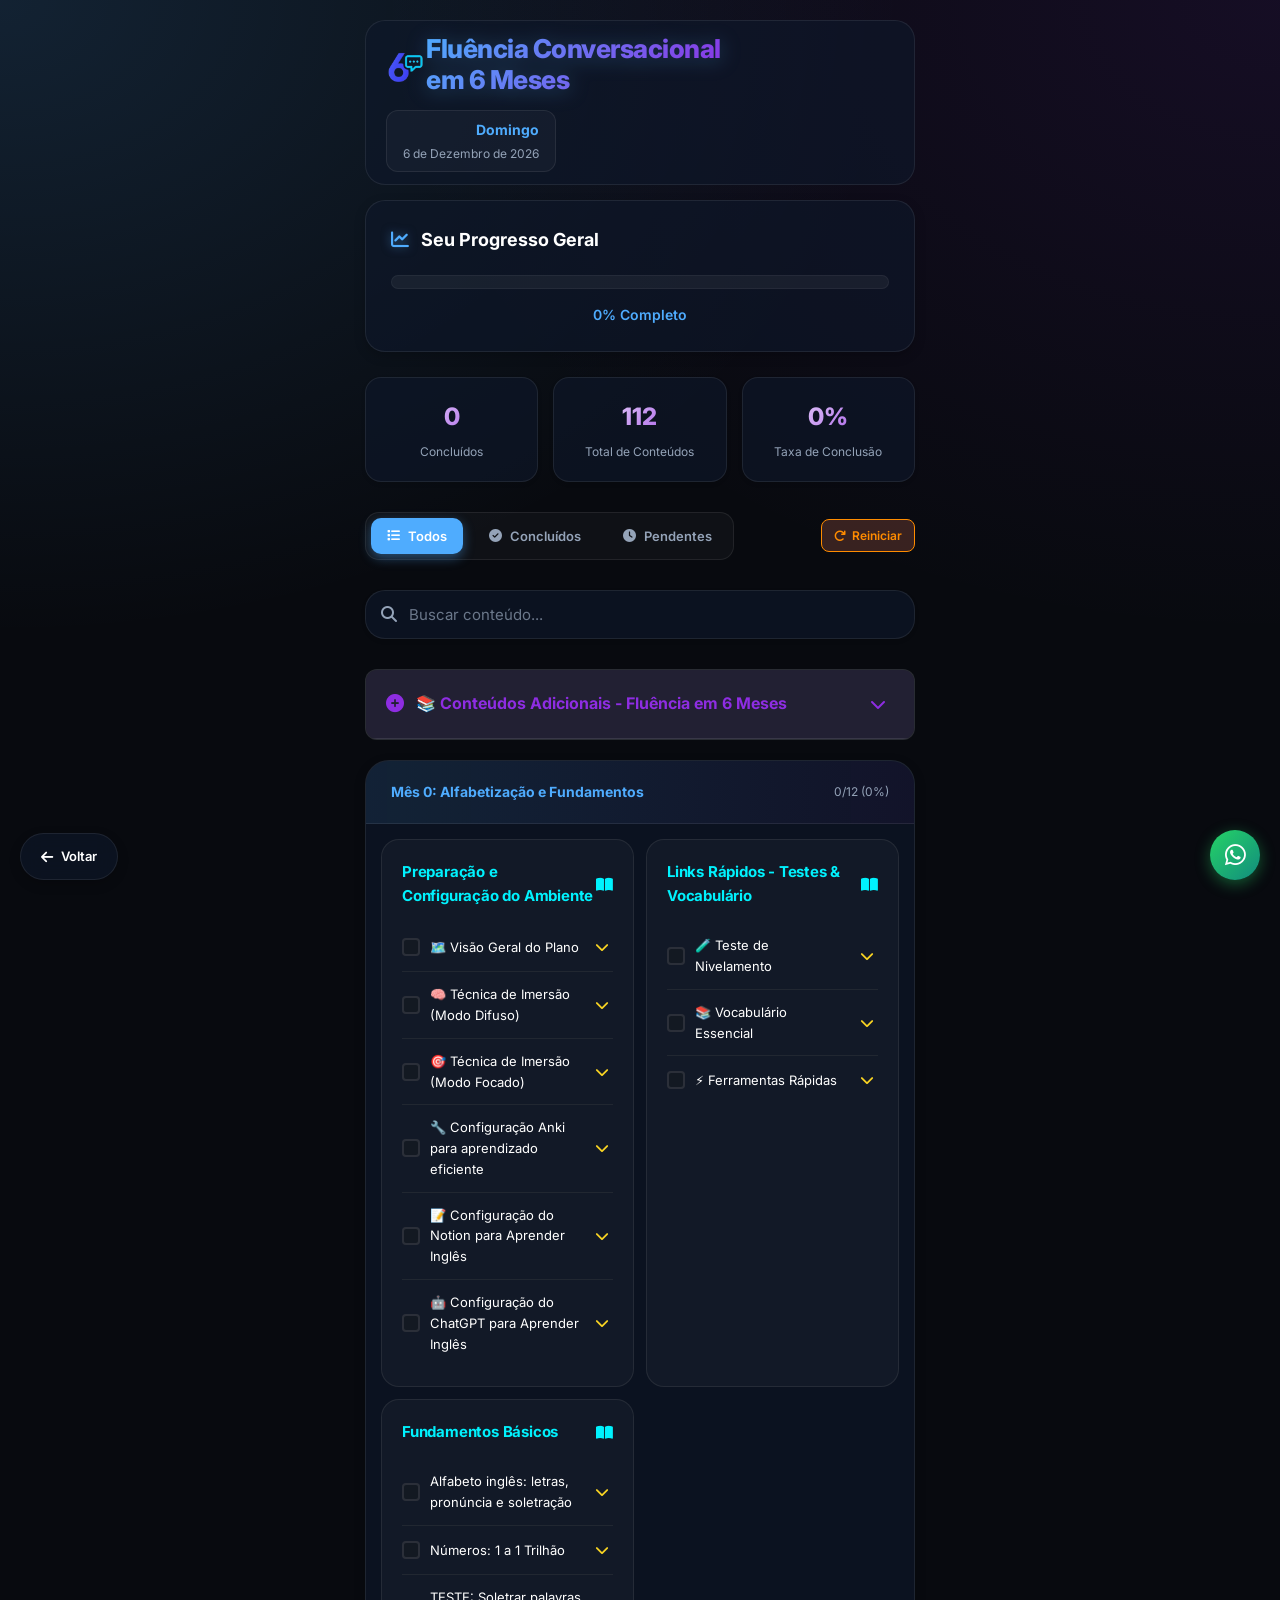
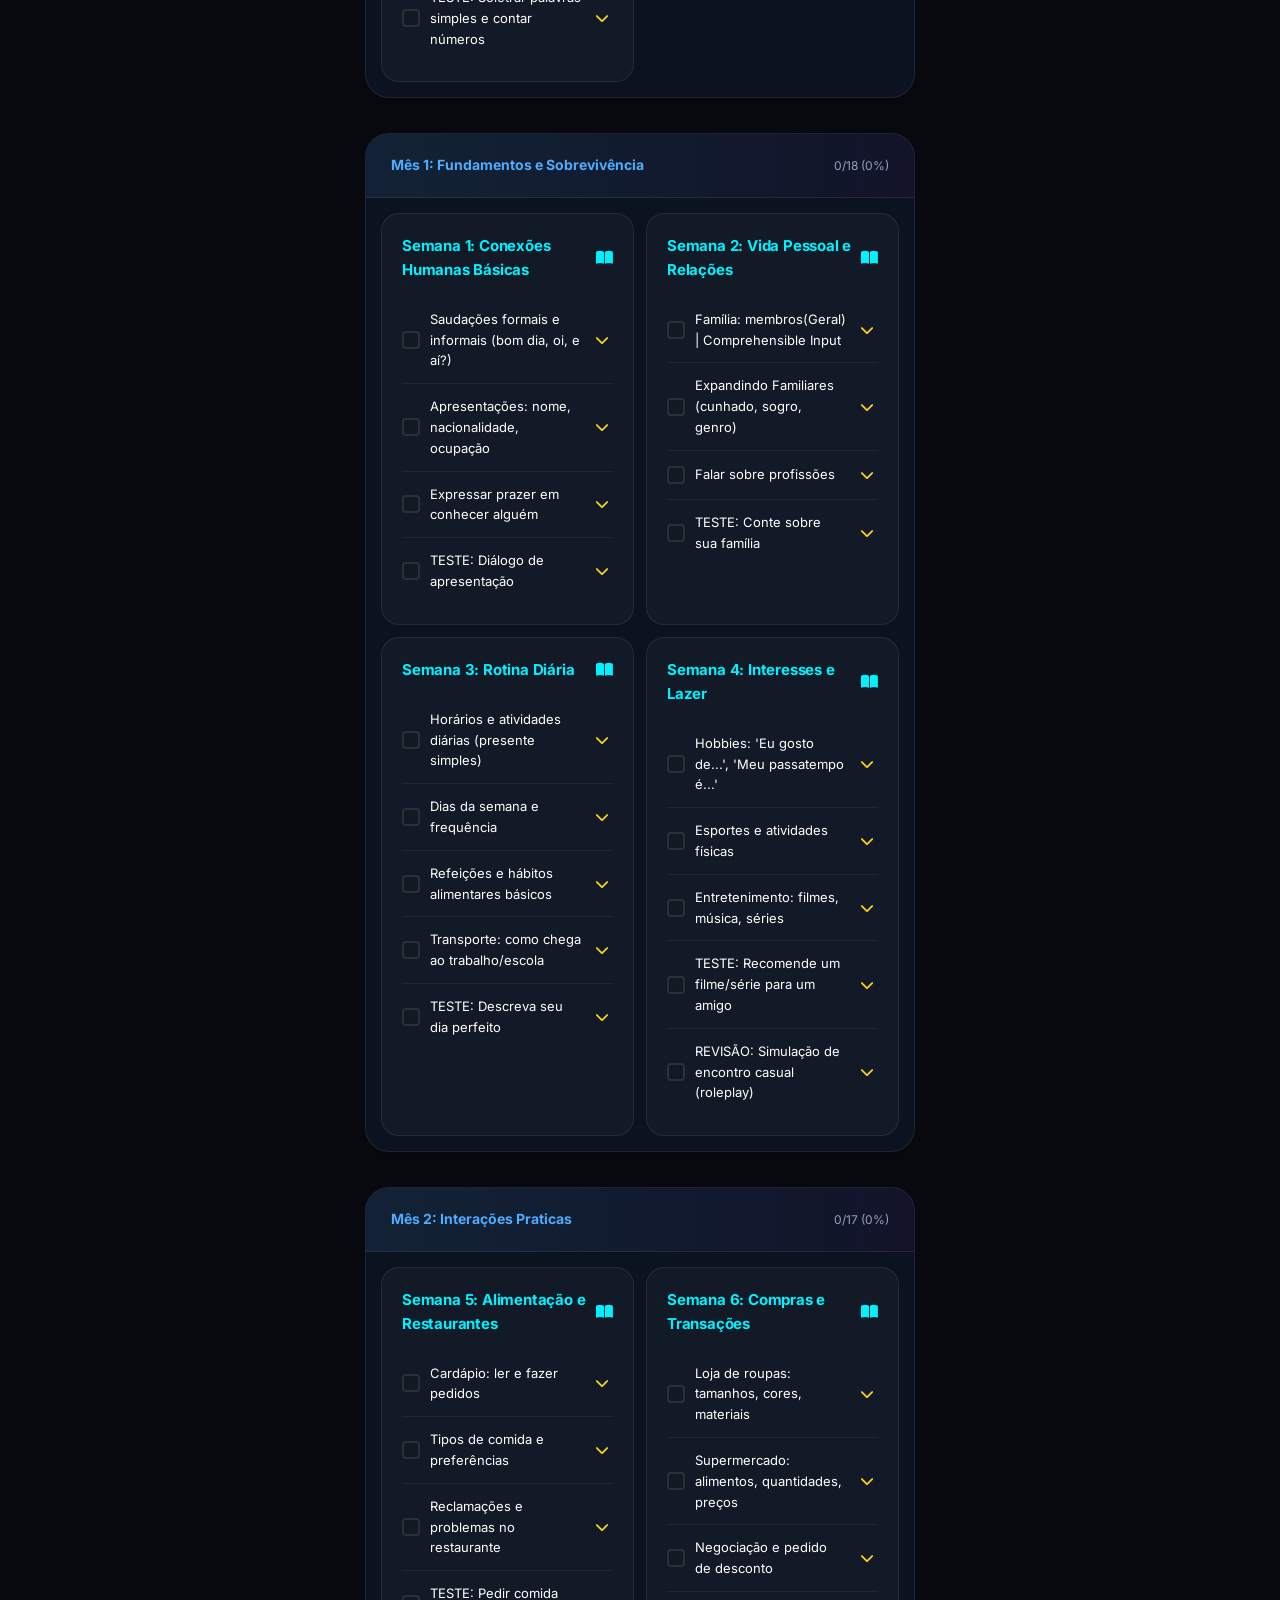
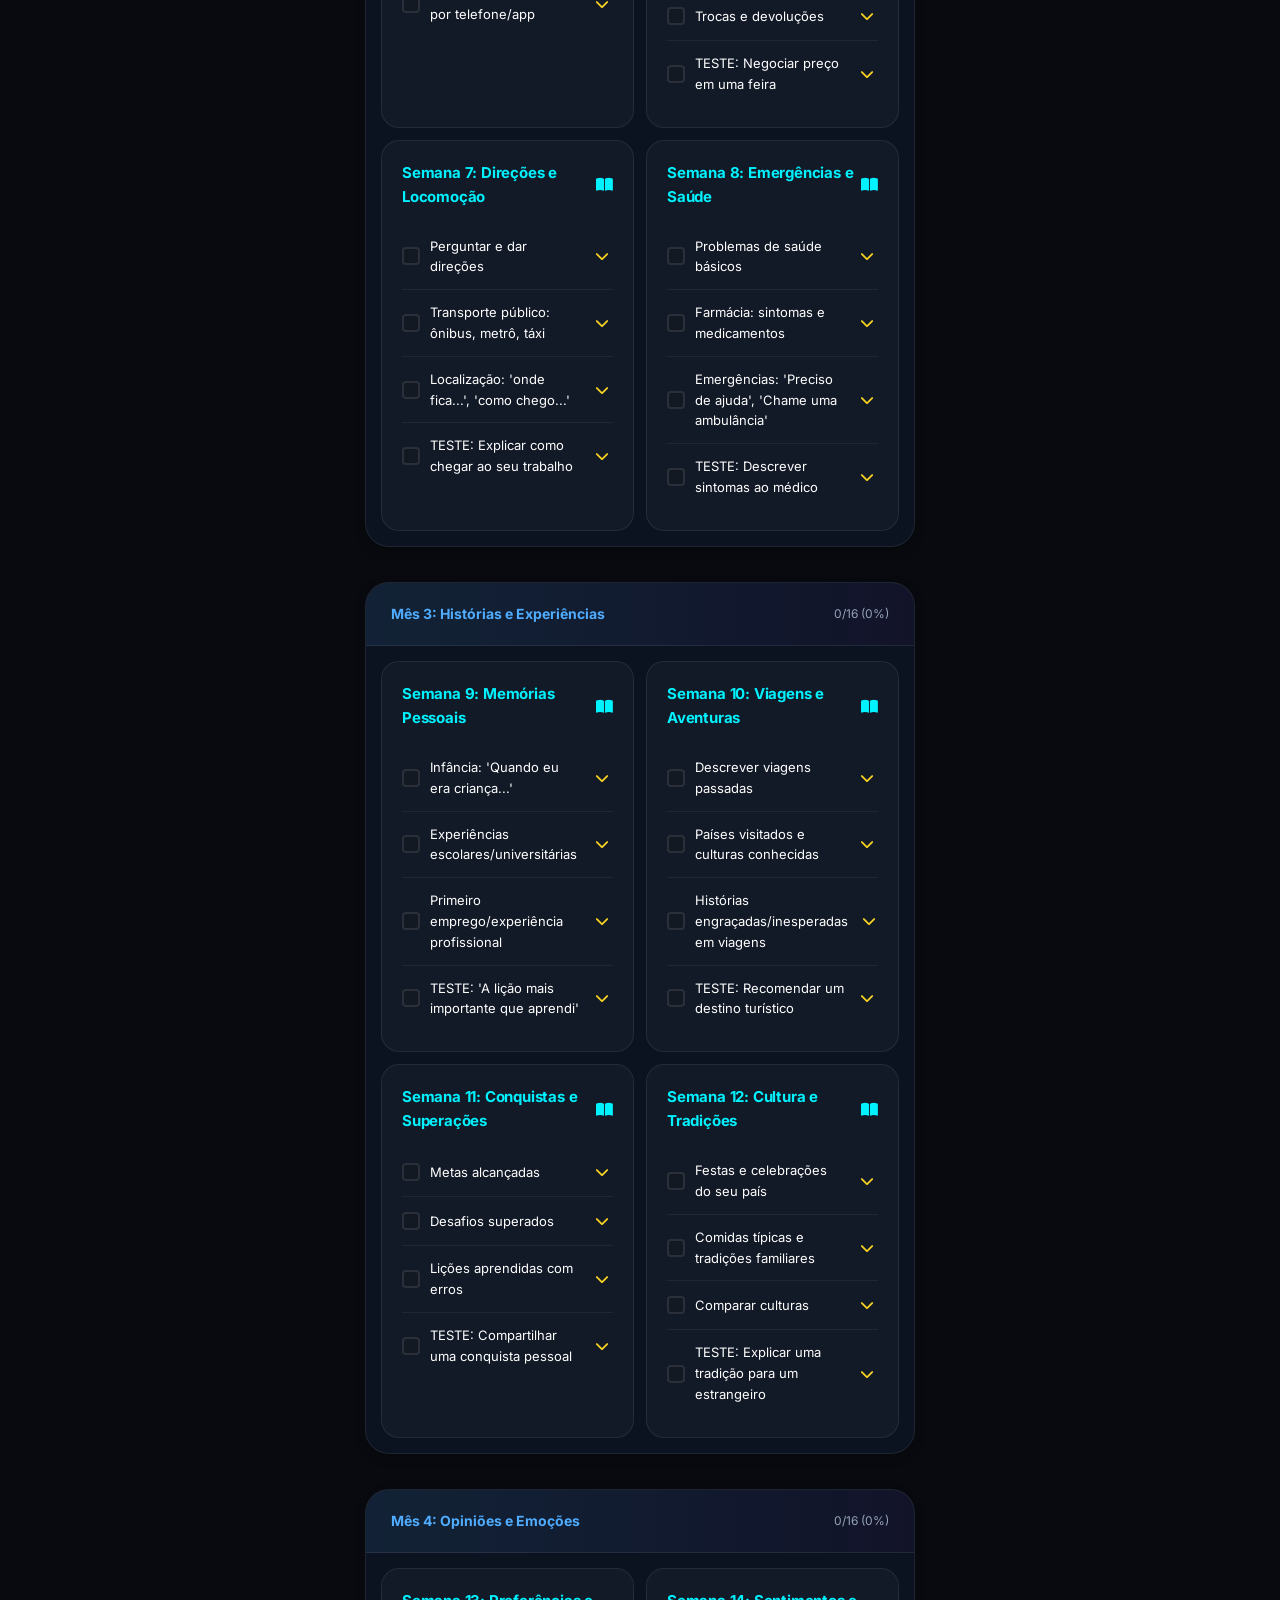
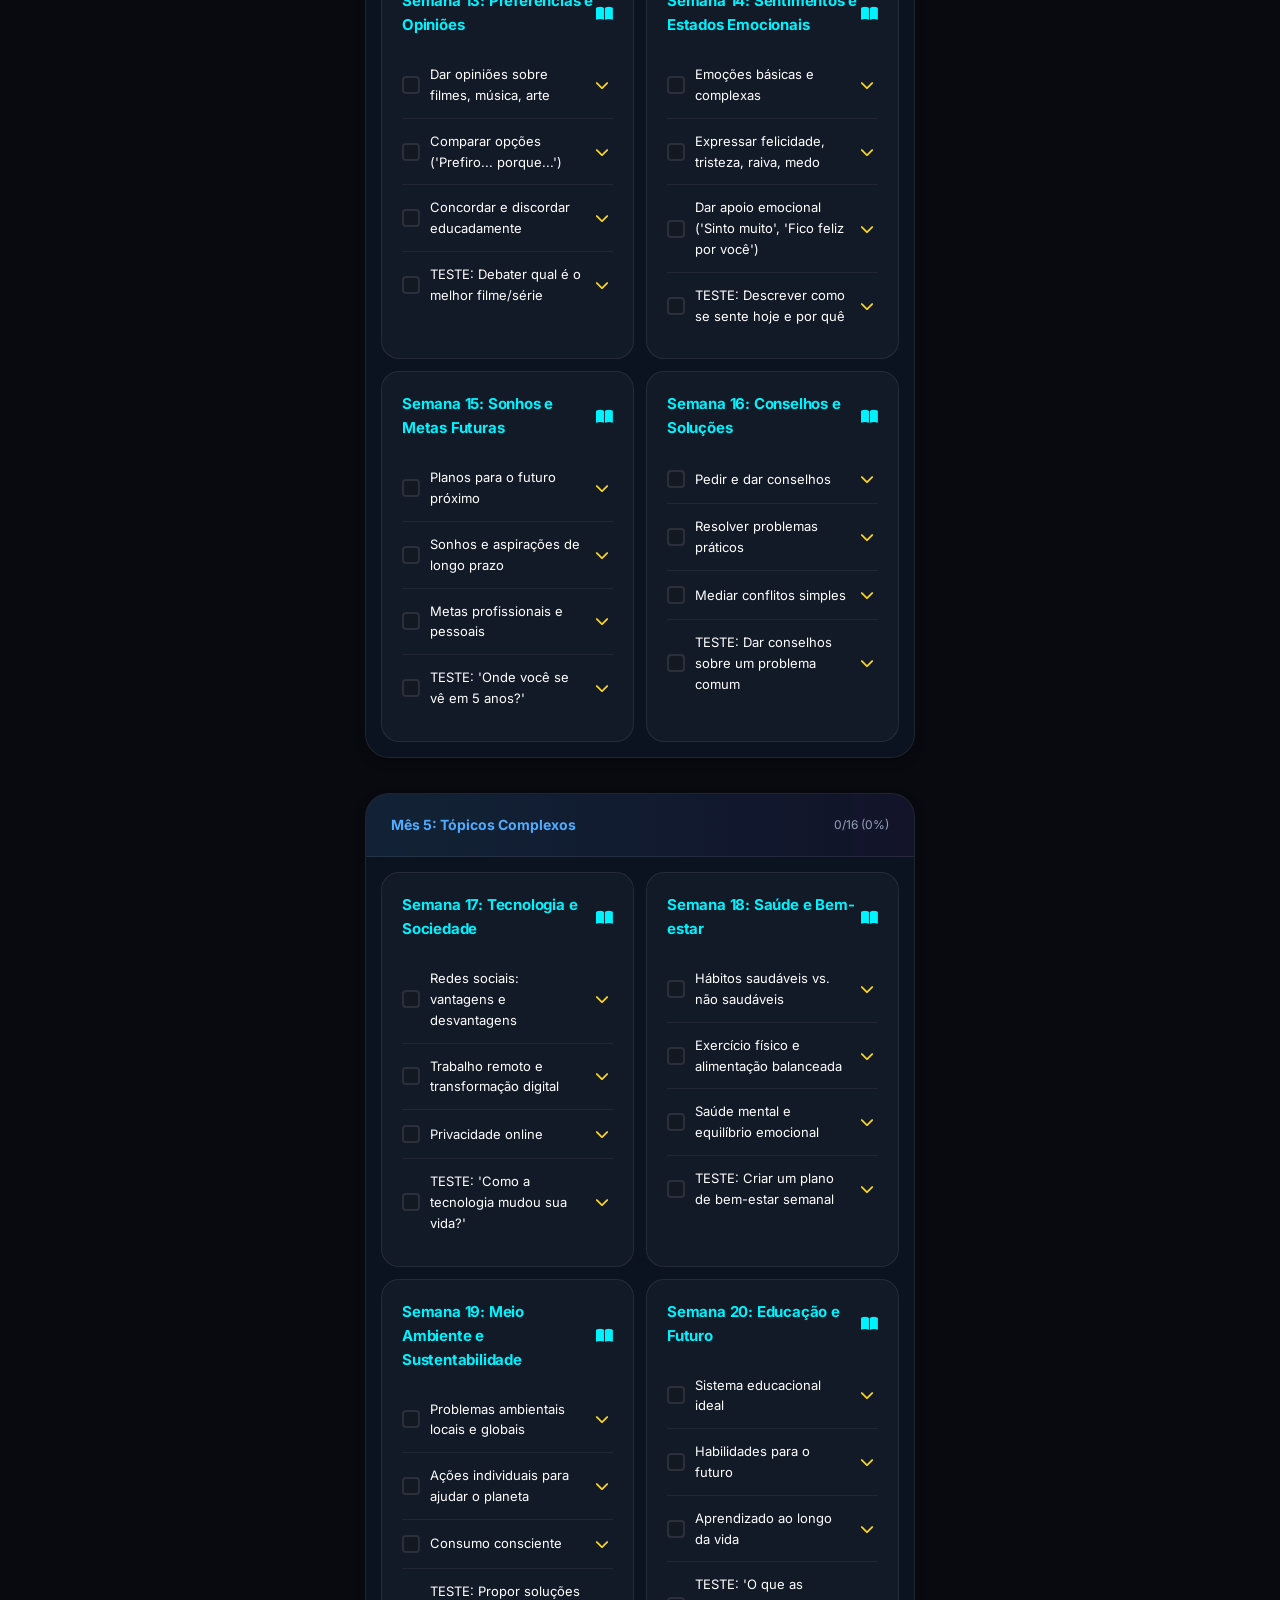
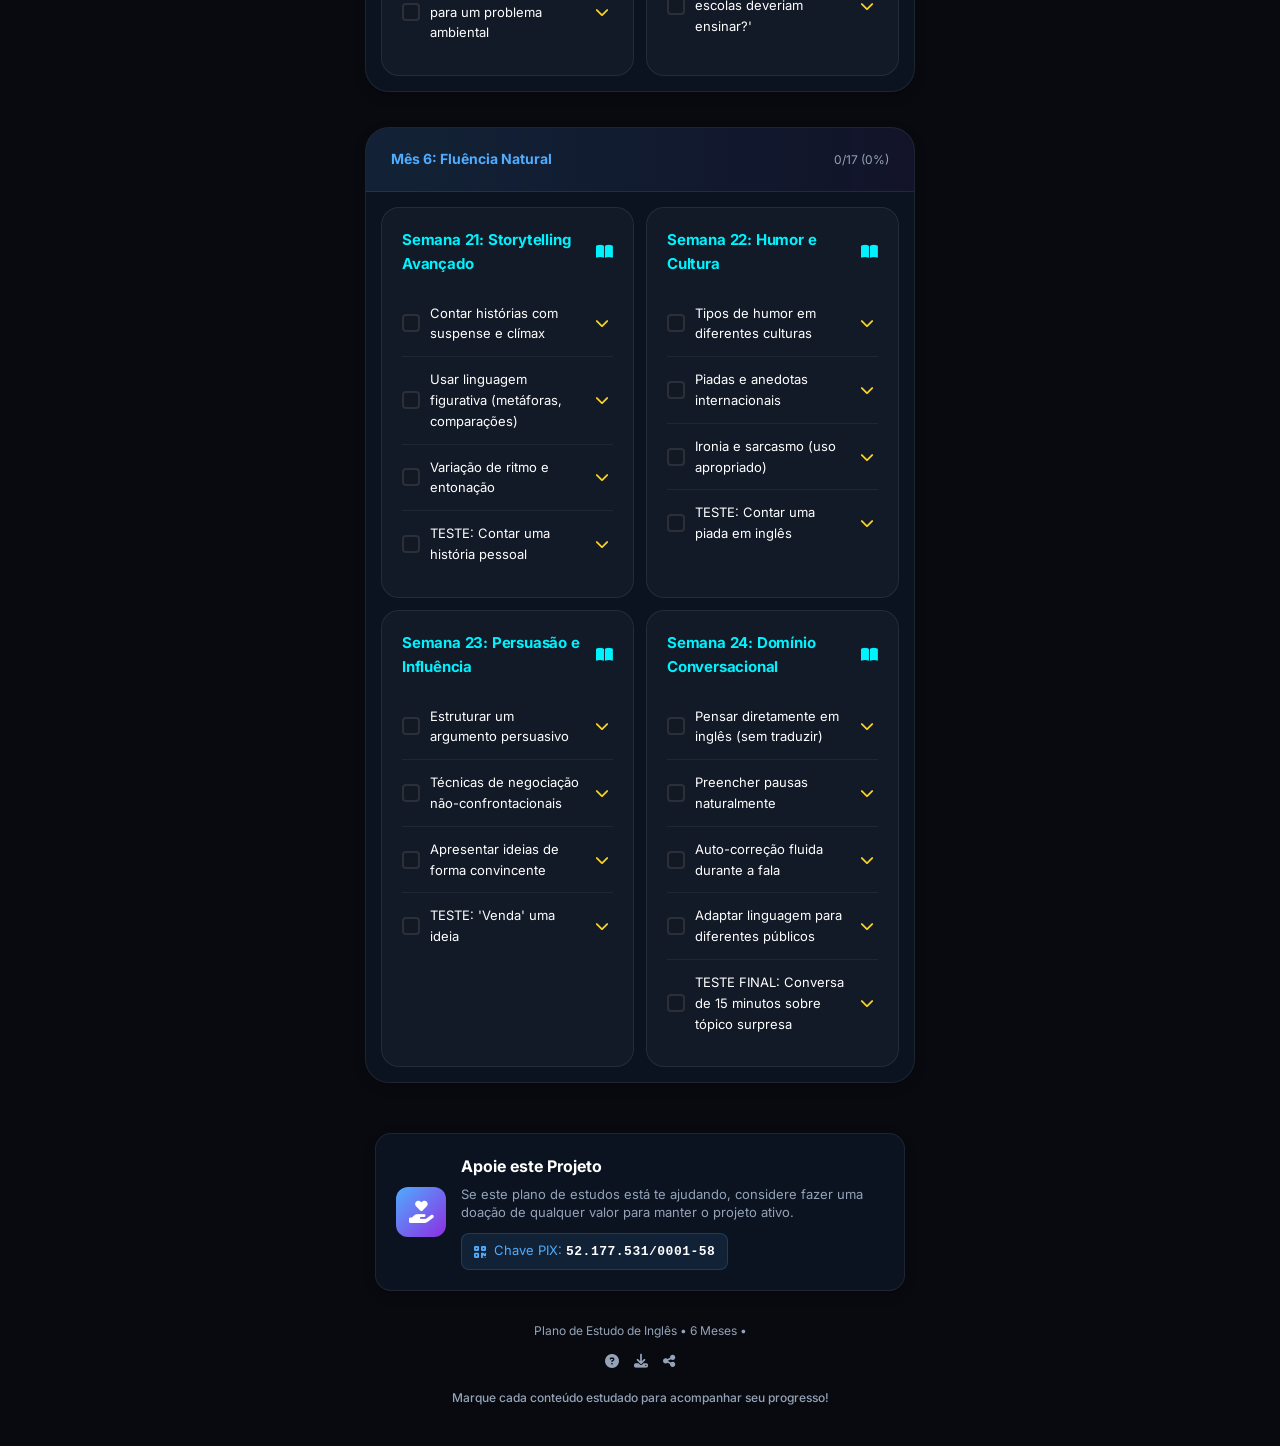
==== commit 6e3eb23d: "feat: adicionar opção de doação via PIX" ====
--- a/index.html
+++ b/index.html
@@ -135,6 +135,23 @@
             1. Primeiro: Os Conteúdos Adicionais (complementary-container)
             2. Depois: Os meses do plano de estudo
         -->
+      </div>
+
+      <!-- Doação PIX -->
+      <div class="donation-container">
+        <div class="donation-card">
+          <div class="donation-icon">
+            <i class="fas fa-hand-holding-heart"></i>
+          </div>
+          <div class="donation-content">
+            <h3>Apoie este Projeto</h3>
+            <p>Se este plano de estudos está te ajudando, considere fazer uma doação de qualquer valor para manter o projeto ativo.</p>
+            <div class="pix-badge">
+              <i class="fas fa-qrcode"></i>
+              <span>Chave PIX: <strong>52.177.531/0001-58</strong></span>
+            </div>
+          </div>
+        </div>
       </div>
 
       <!-- Footer -->
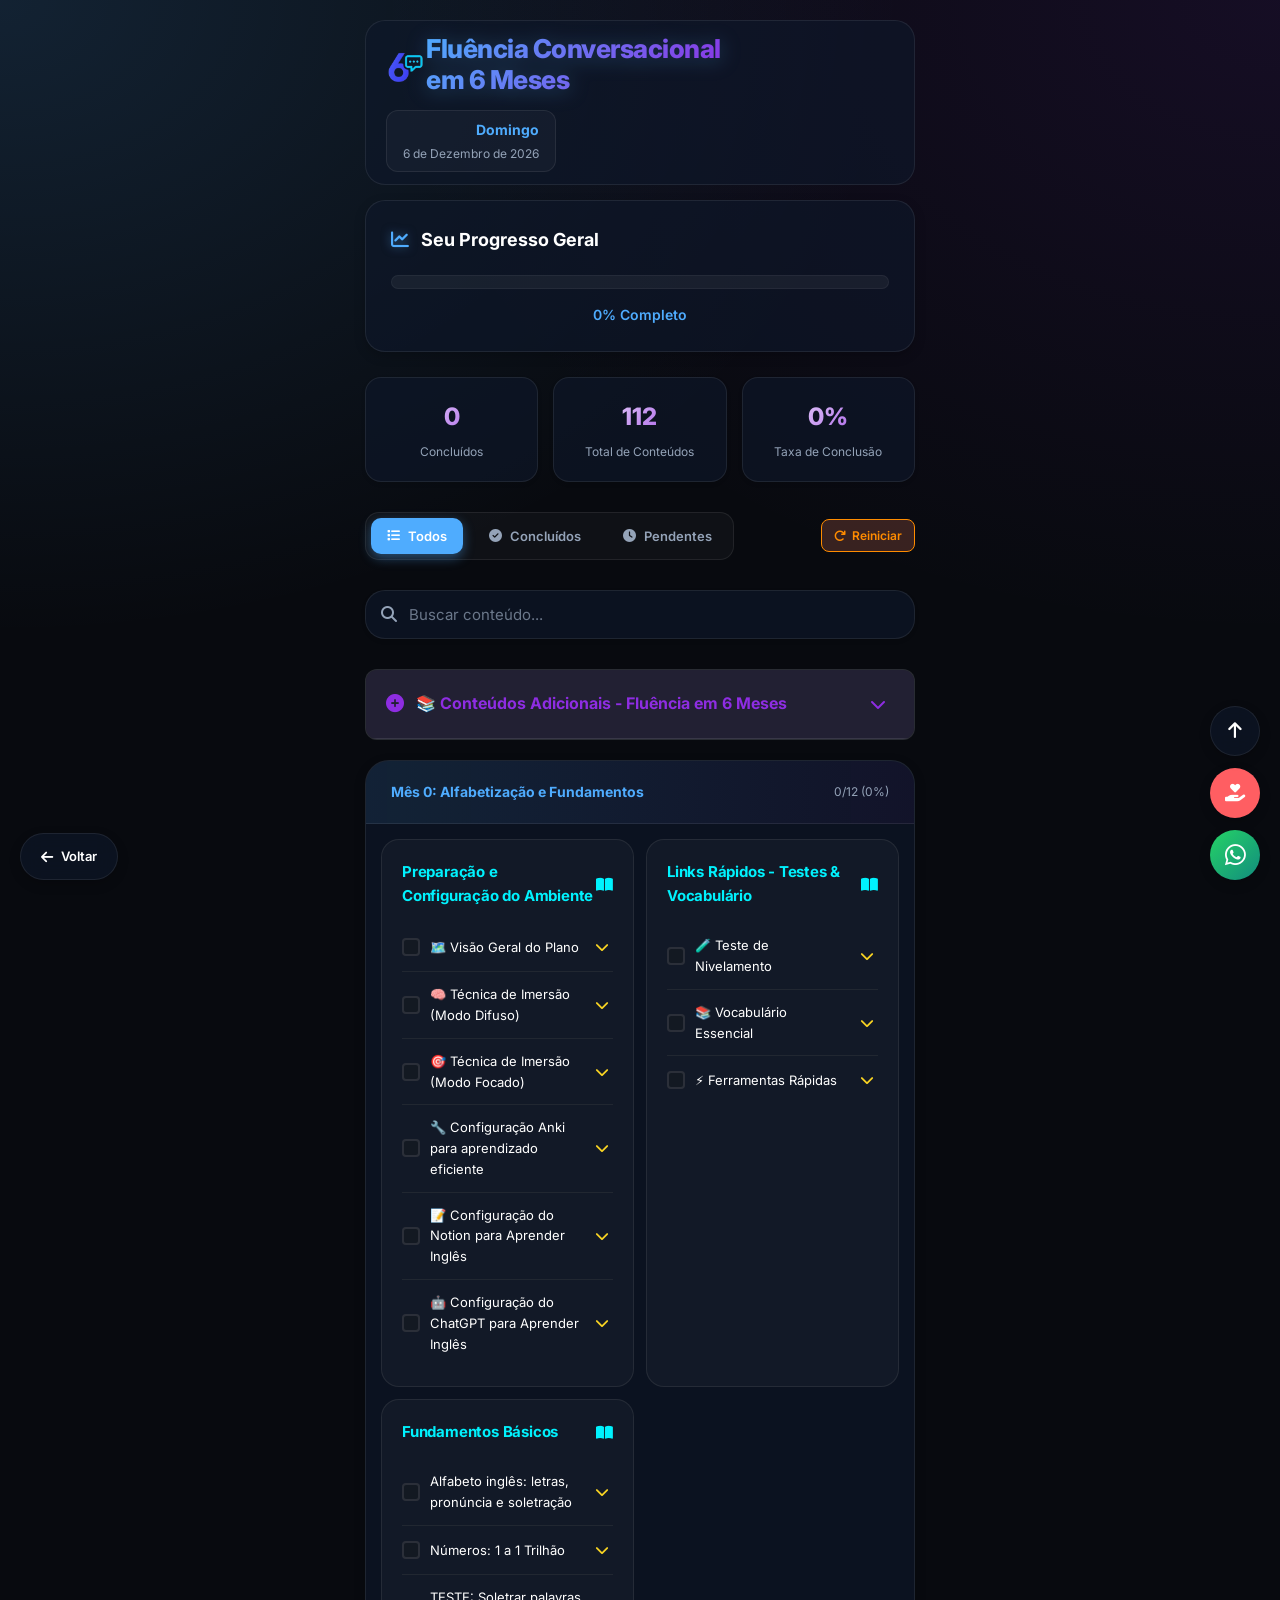
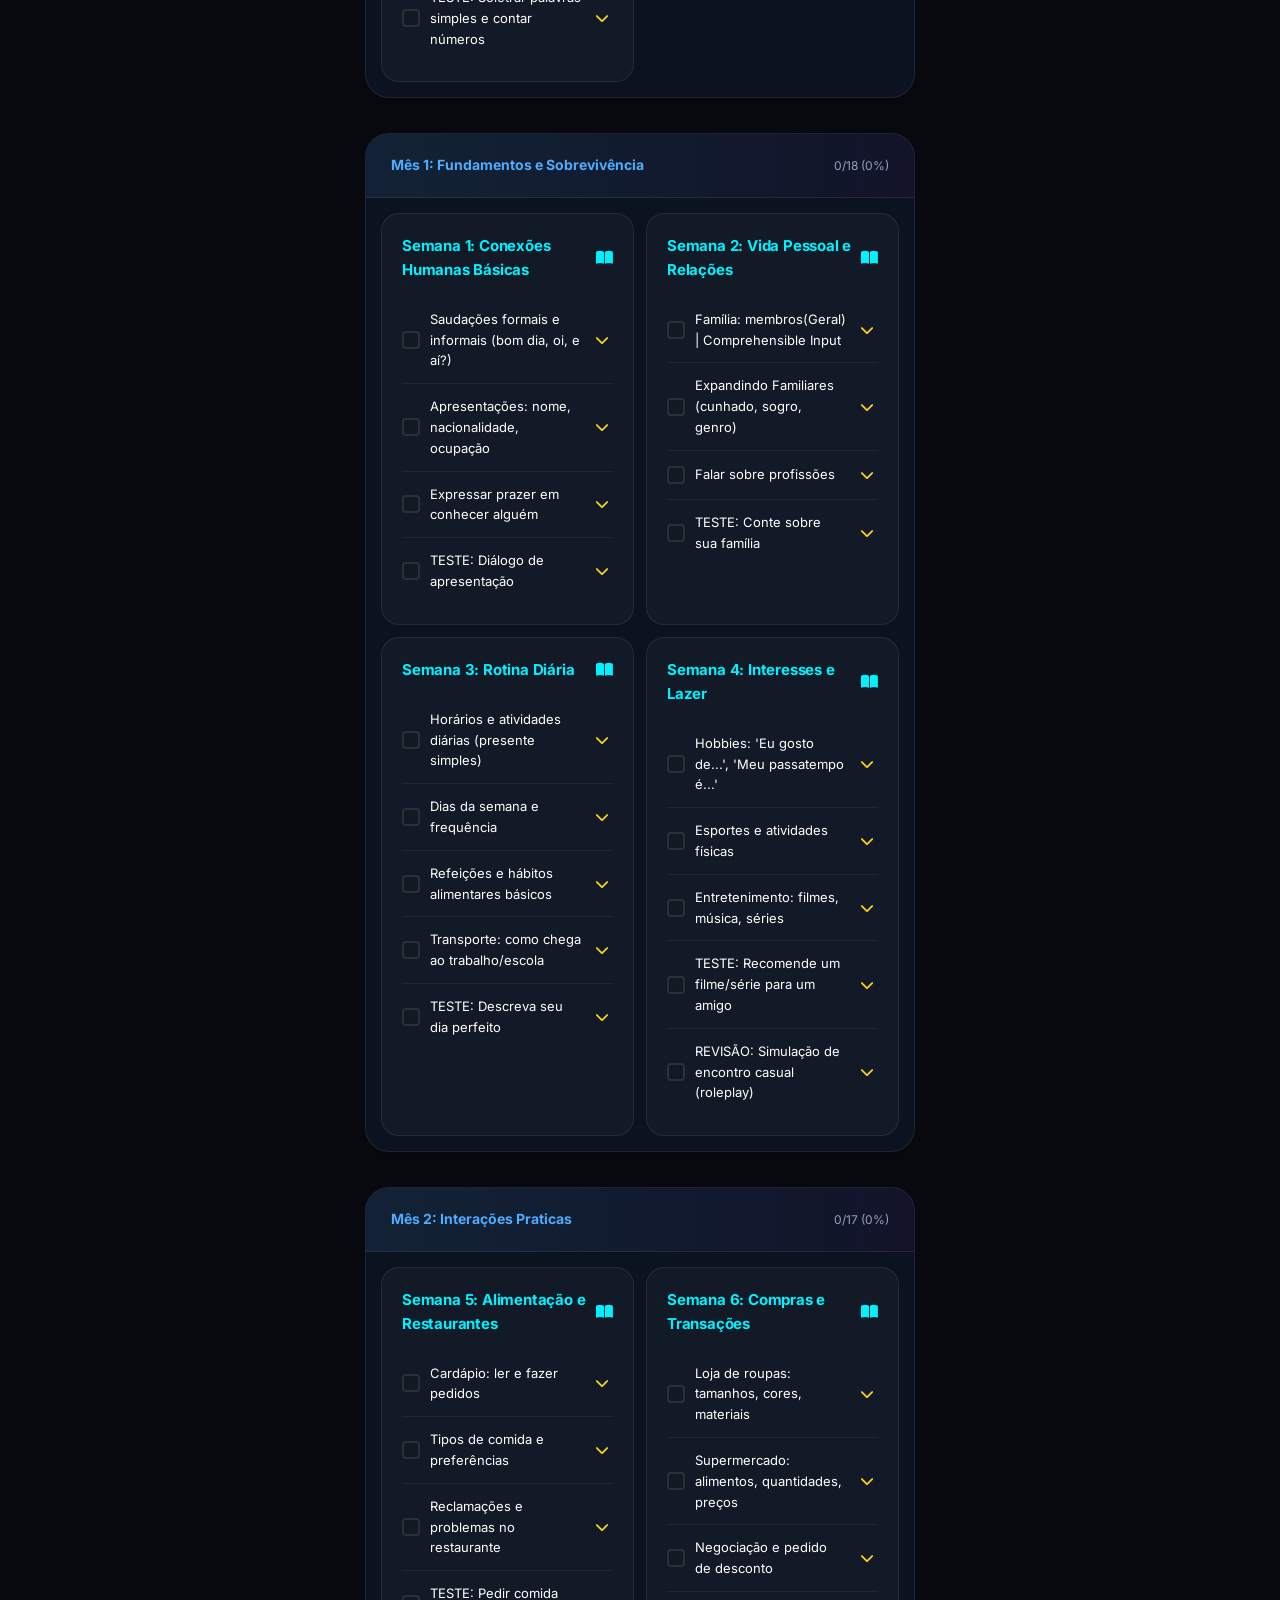
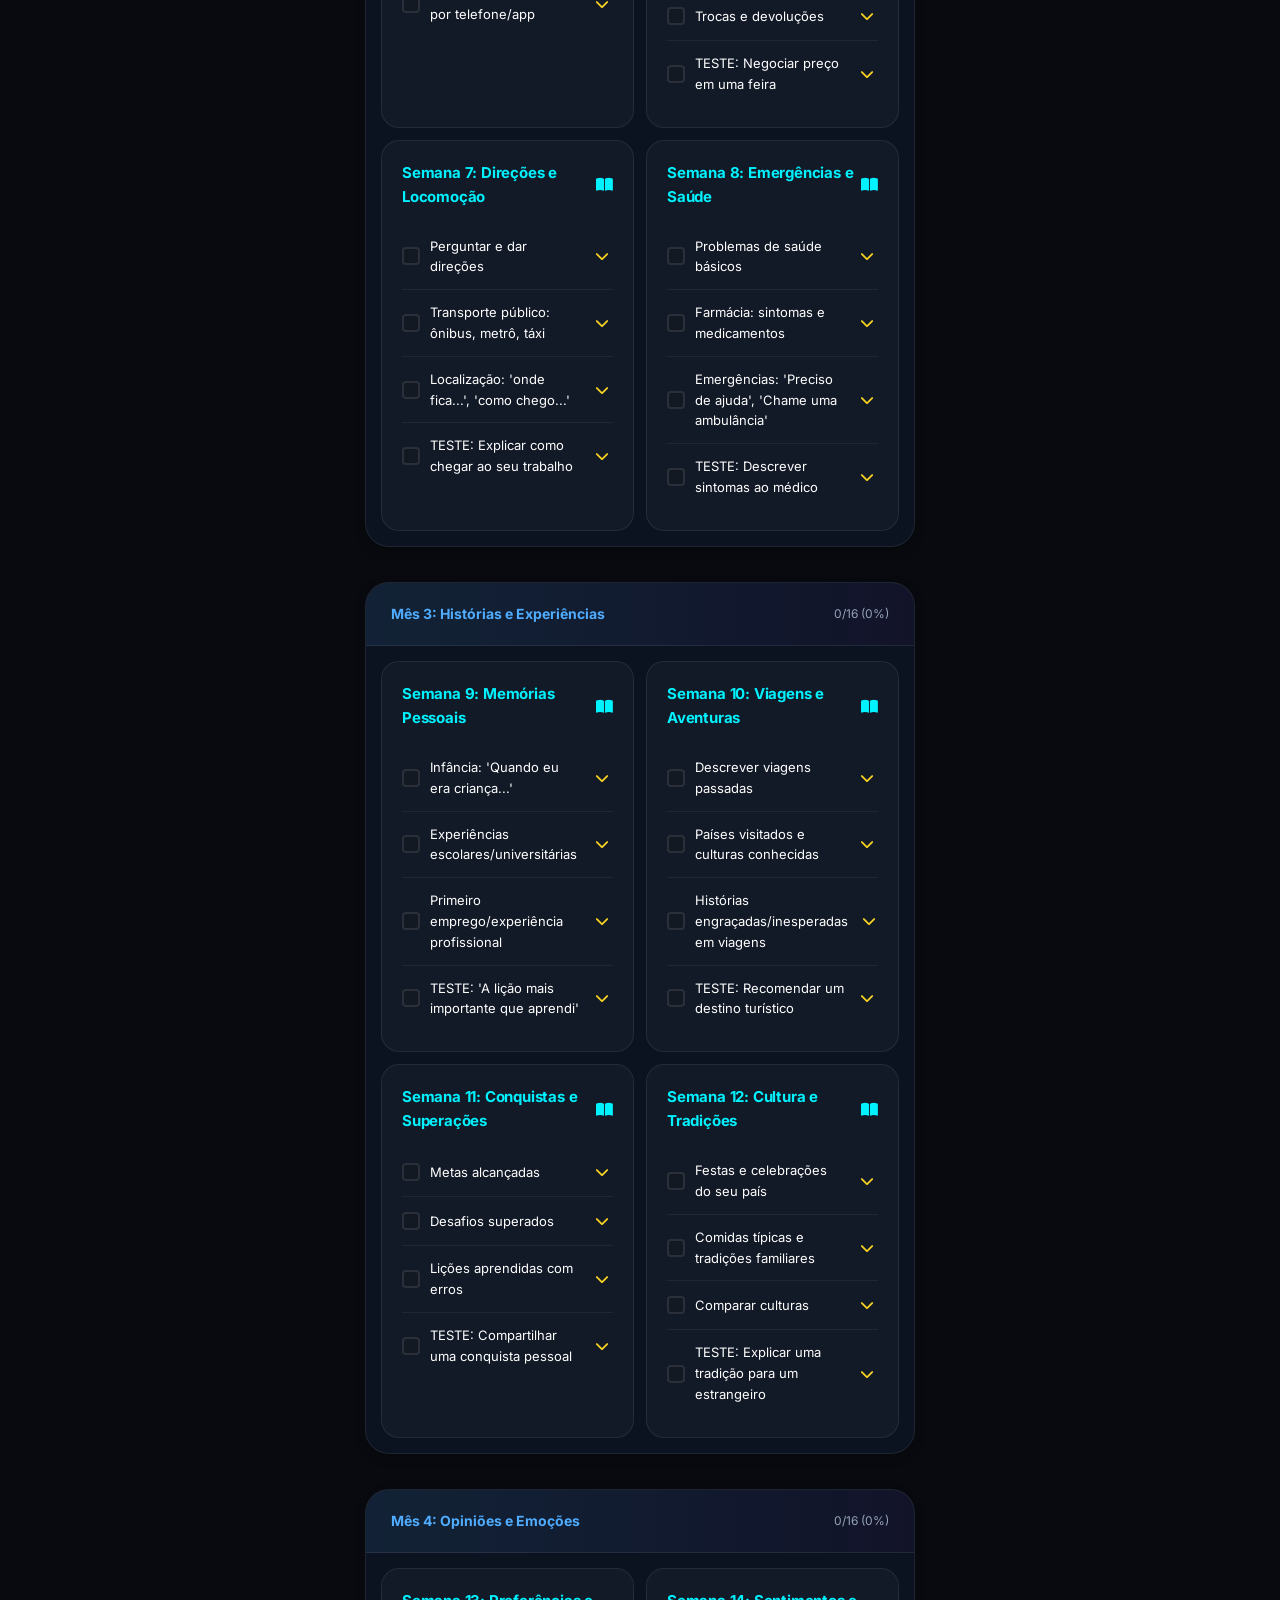
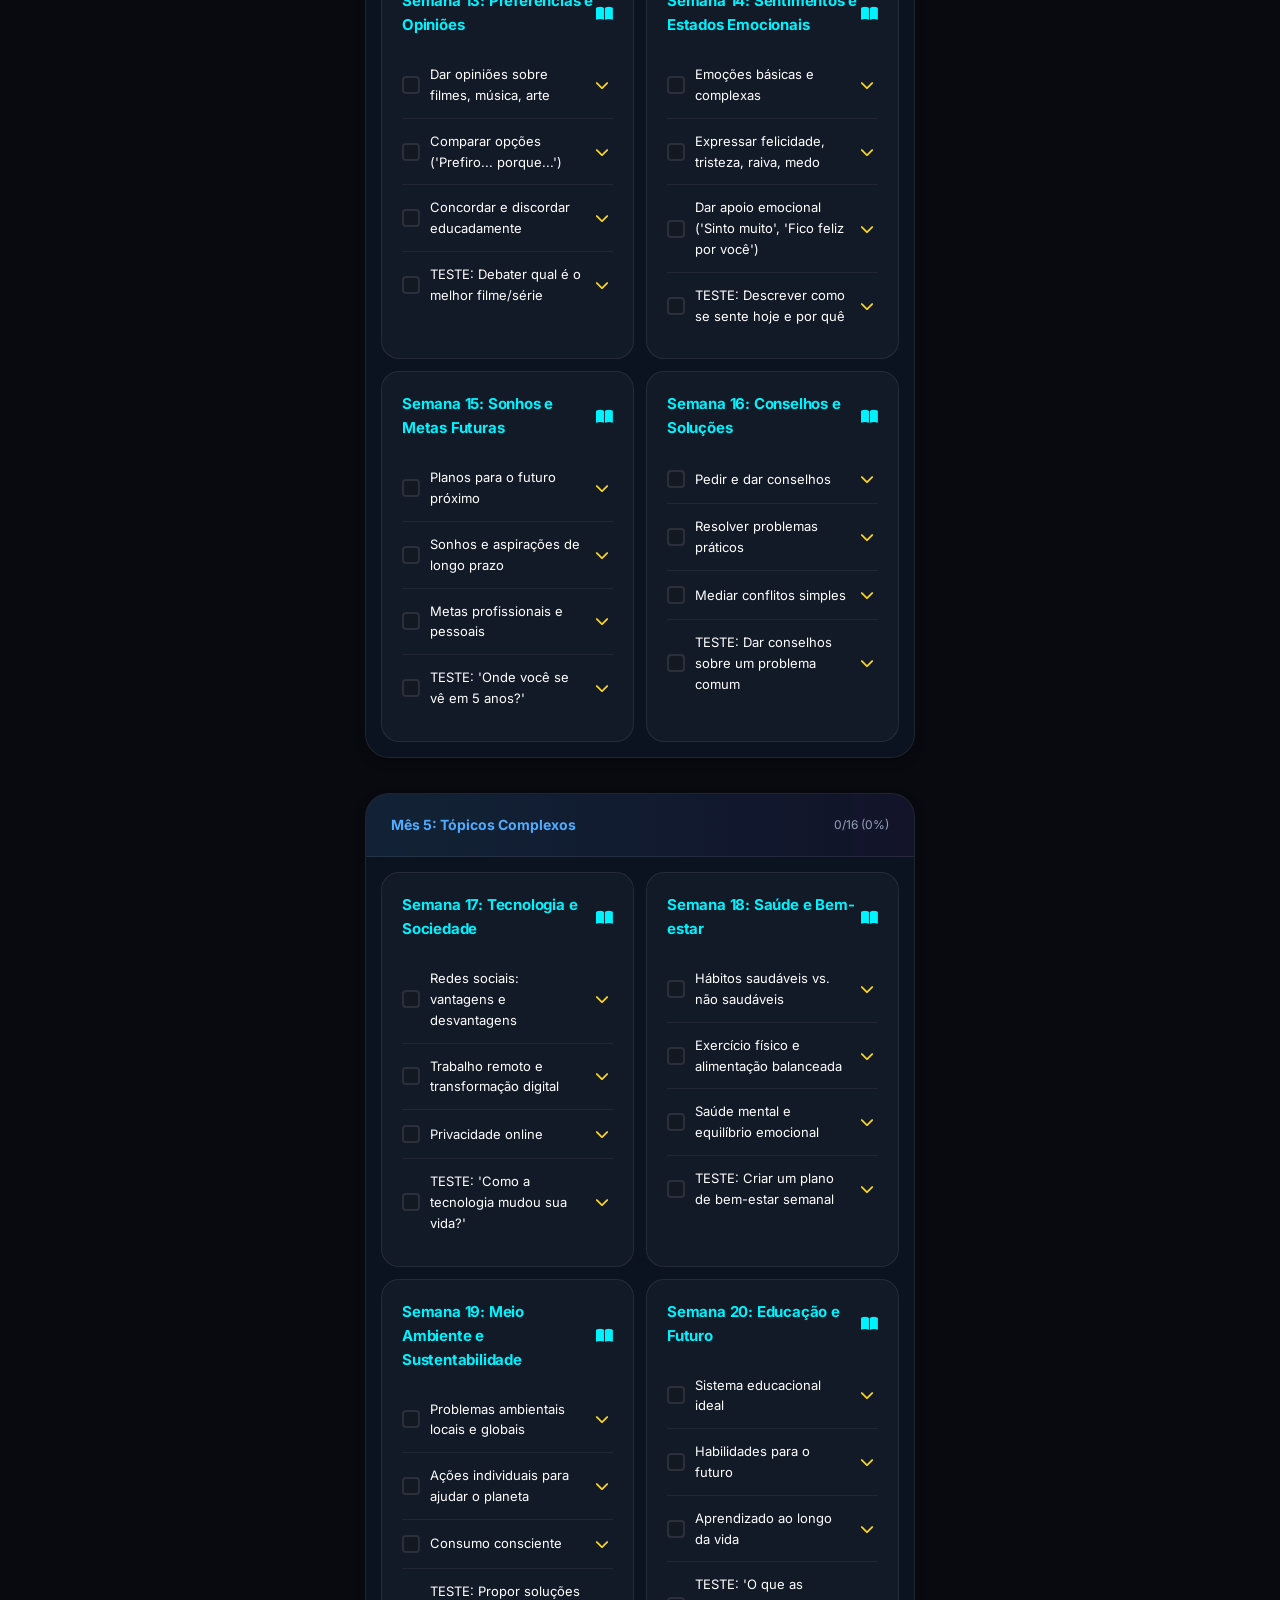
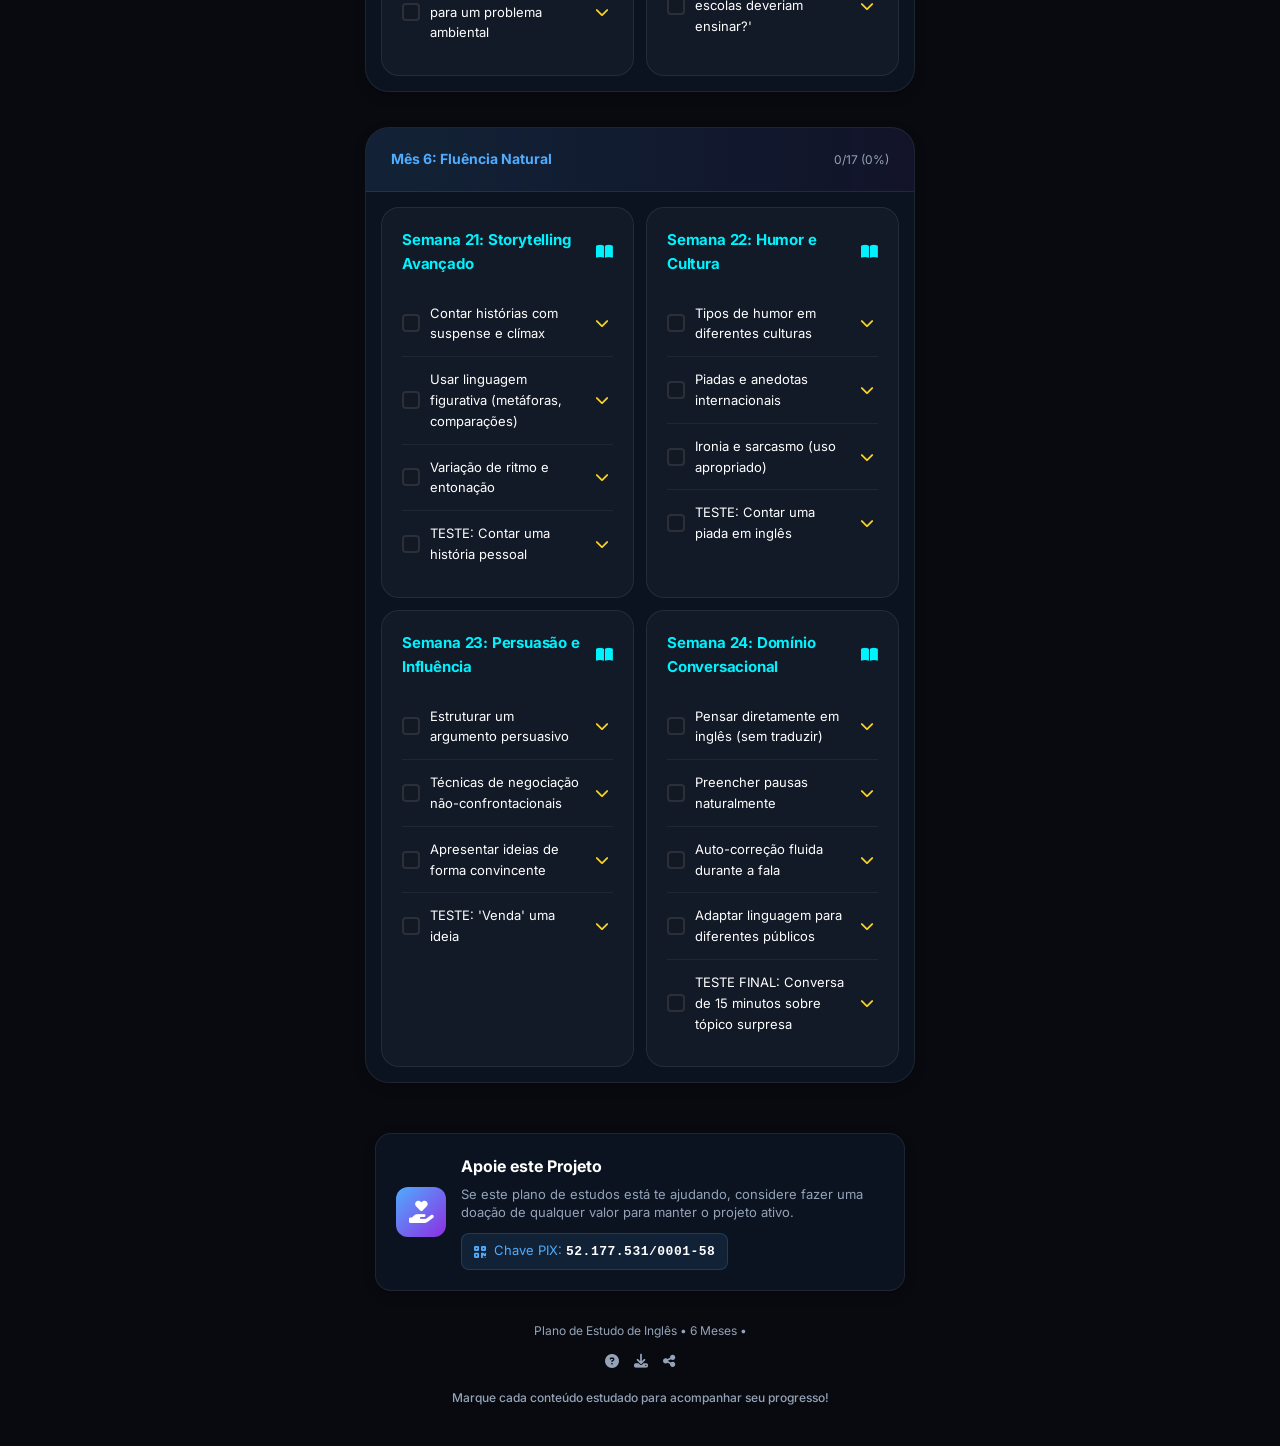
==== commit e41f6e81: "feat: adicionar botões flutuantes de doação e voltar ao topo" ====
--- a/index.html
+++ b/index.html
@@ -39,8 +39,13 @@
       name="viewport"
       content="width=device-width, initial-scale=1, maximum-scale=1, user-scalable=no, viewport-fit=cover"
     />
+    <style>
+      html {
+        scroll-behavior: smooth;
+      }
+    </style>
   </head>
-  <body>
+  <body id="top">
     <div class="container">
       <!-- Header com data -->
       <div class="header">
@@ -138,7 +143,7 @@
       </div>
 
       <!-- Doação PIX -->
-      <div class="donation-container">
+      <div class="donation-container" id="donation-section">
         <div class="donation-card">
           <div class="donation-icon">
             <i class="fas fa-hand-holding-heart"></i>
@@ -174,14 +179,23 @@
       </div>
     </div>
 
-    <a
-      href="https://wa.me/5524992046467"
-      target="_blank"
-      class="whatsapp-float"
-      title="Enviar mensagem no WhatsApp"
-    >
-      <i class="fab fa-whatsapp"></i>
-    </a>
+    <!-- Botões Flutuantes -->
+    <div class="floating-controls">
+      <a href="#top" class="float-btn scroll-top" title="Voltar ao topo">
+        <i class="fas fa-arrow-up"></i>
+      </a>
+      <a href="#donation-section" class="float-btn scroll-donation" title="Fazer uma doação">
+        <i class="fas fa-hand-holding-heart"></i>
+      </a>
+      <a
+        href="https://wa.me/5524992046467"
+        target="_blank"
+        class="float-btn whatsapp-float"
+        title="Enviar mensagem no WhatsApp"
+      >
+        <i class="fab fa-whatsapp"></i>
+      </a>
+    </div>
 
     <a href="https://kaiquebazil.github.io/links/" class="back-button">
       <i class="fas fa-arrow-left"></i>
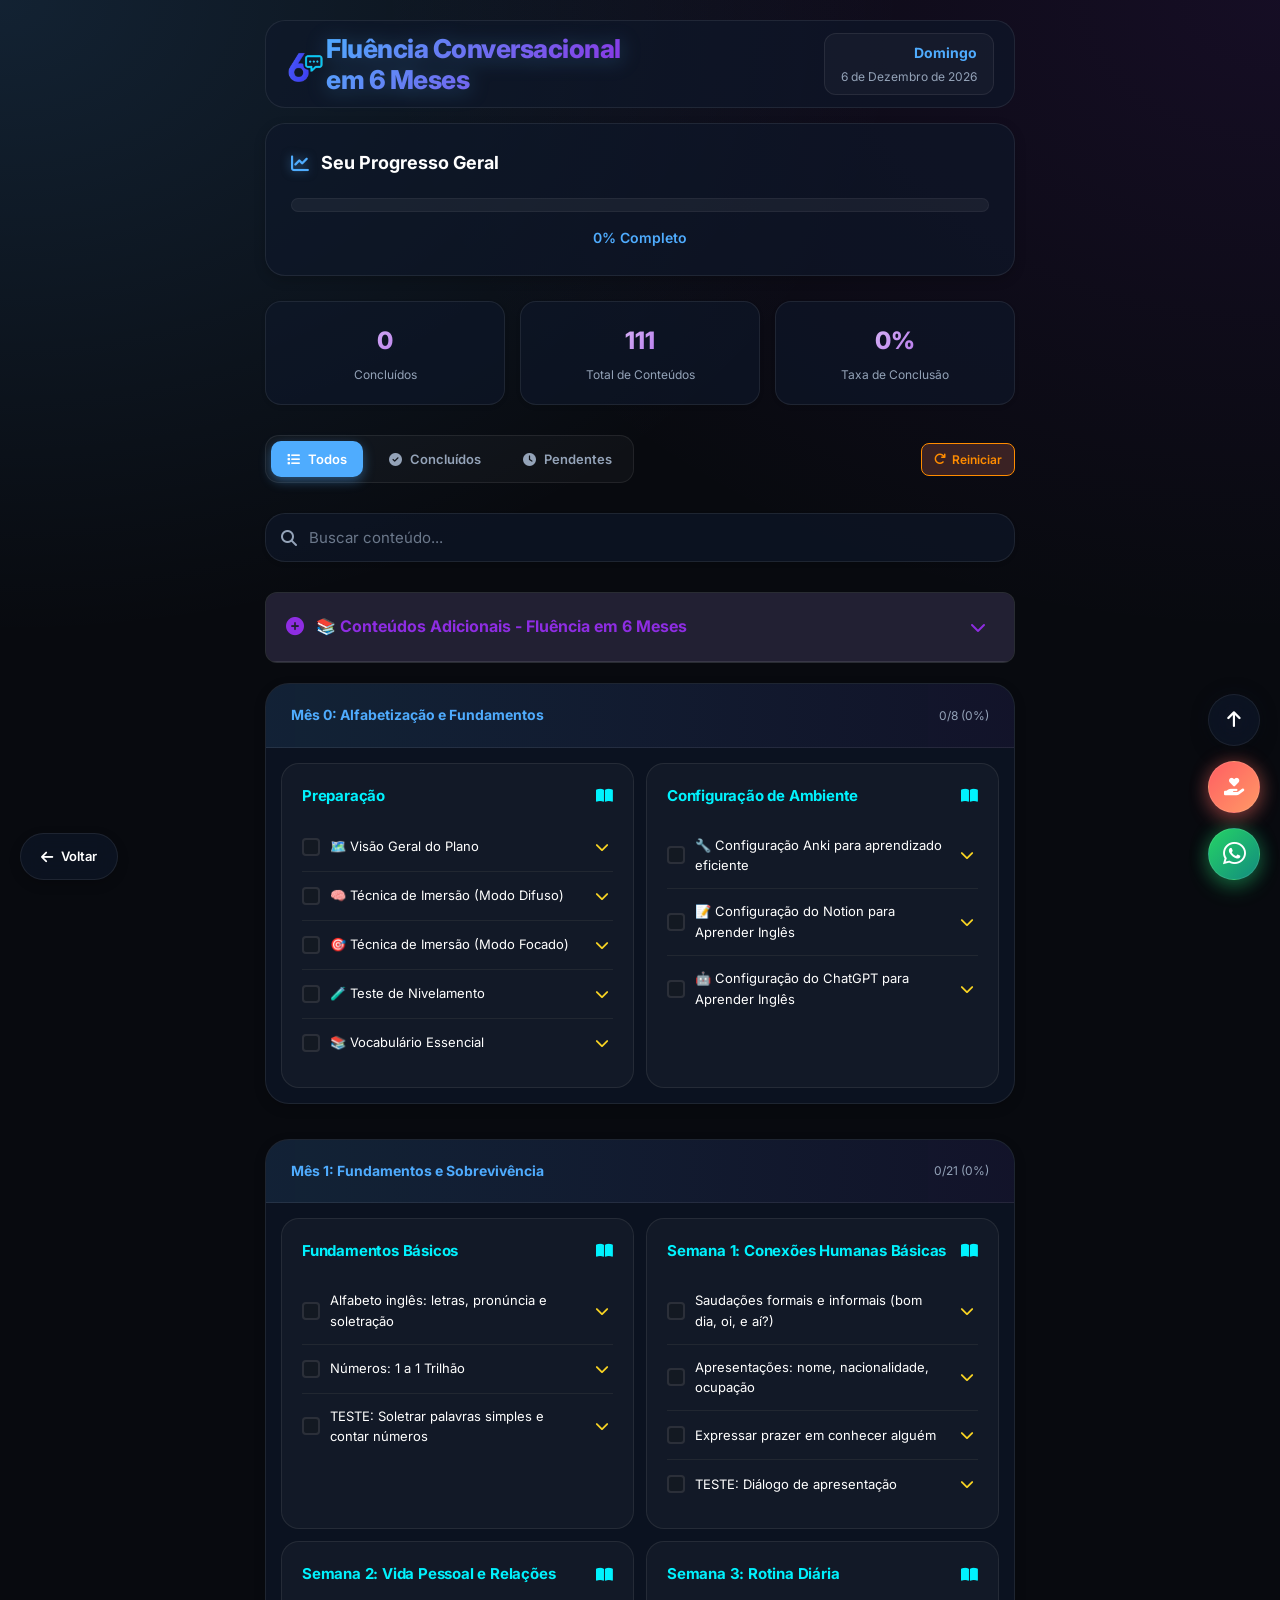
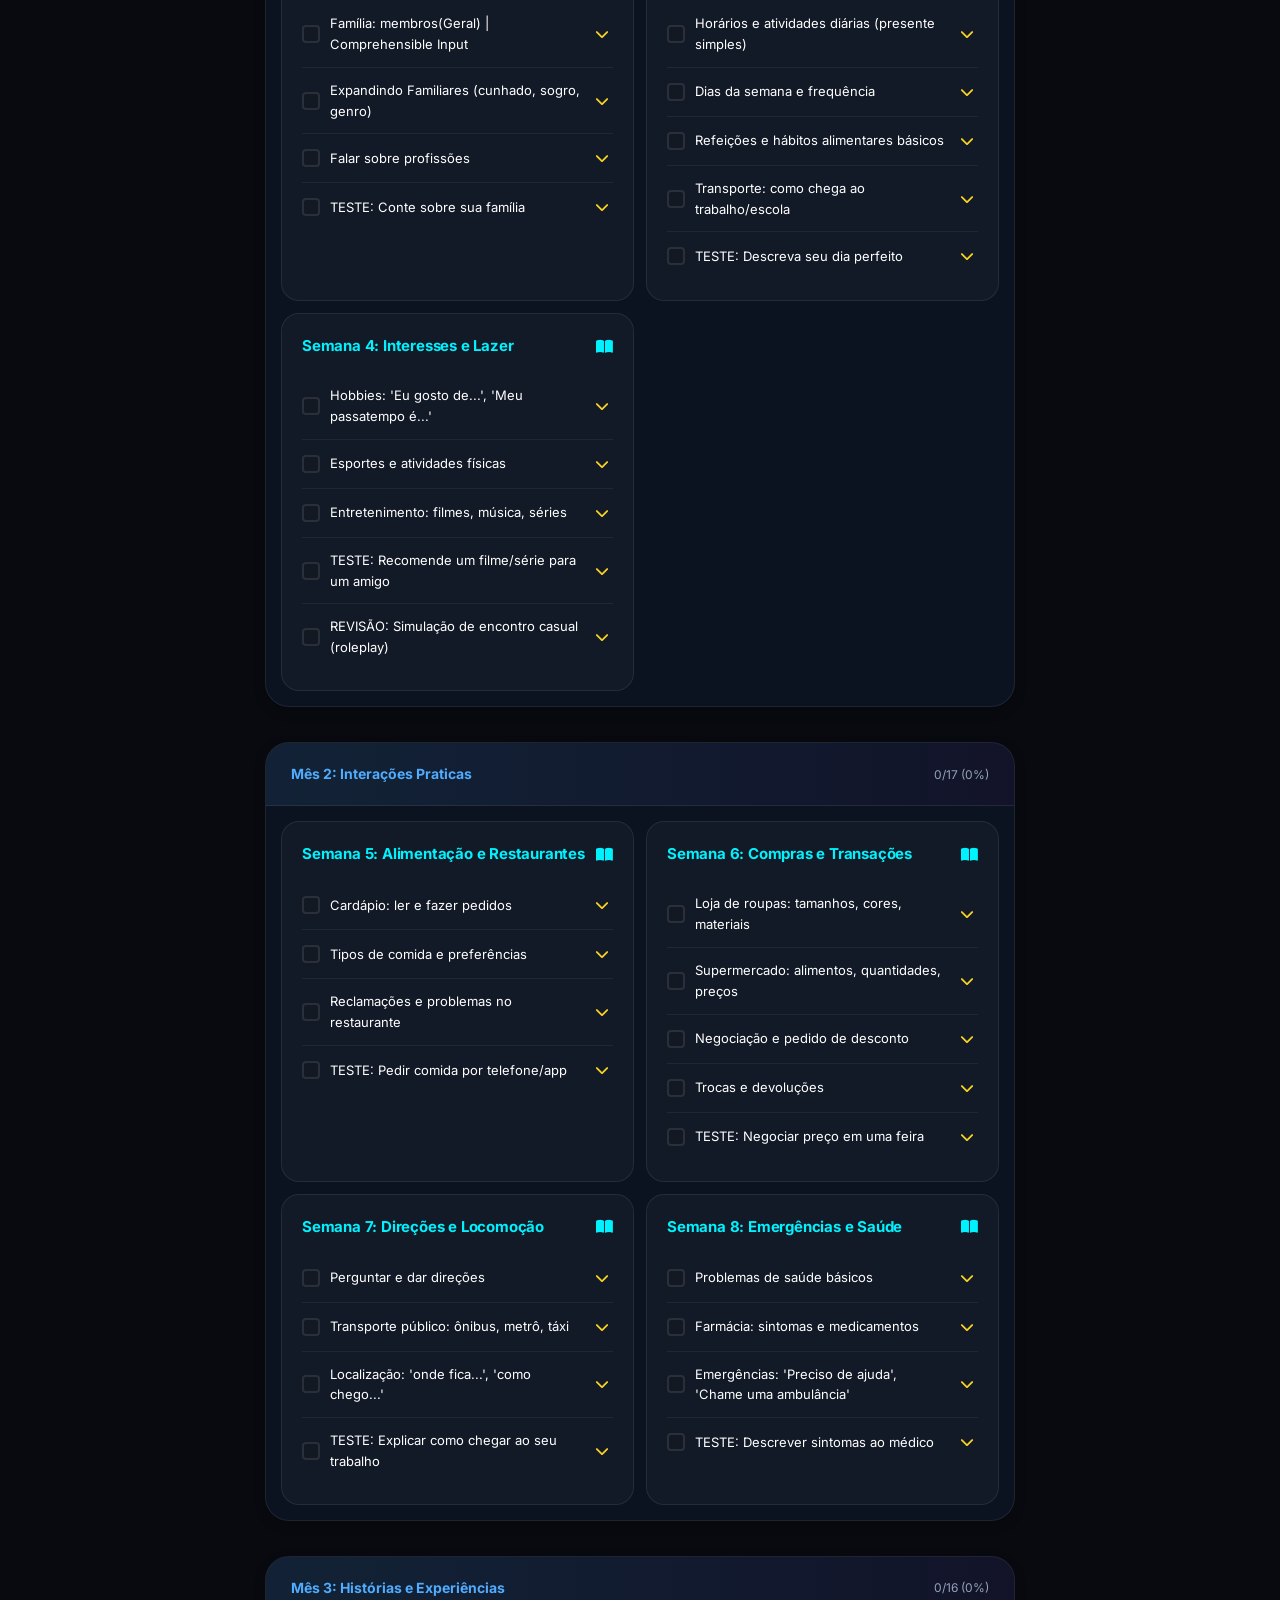
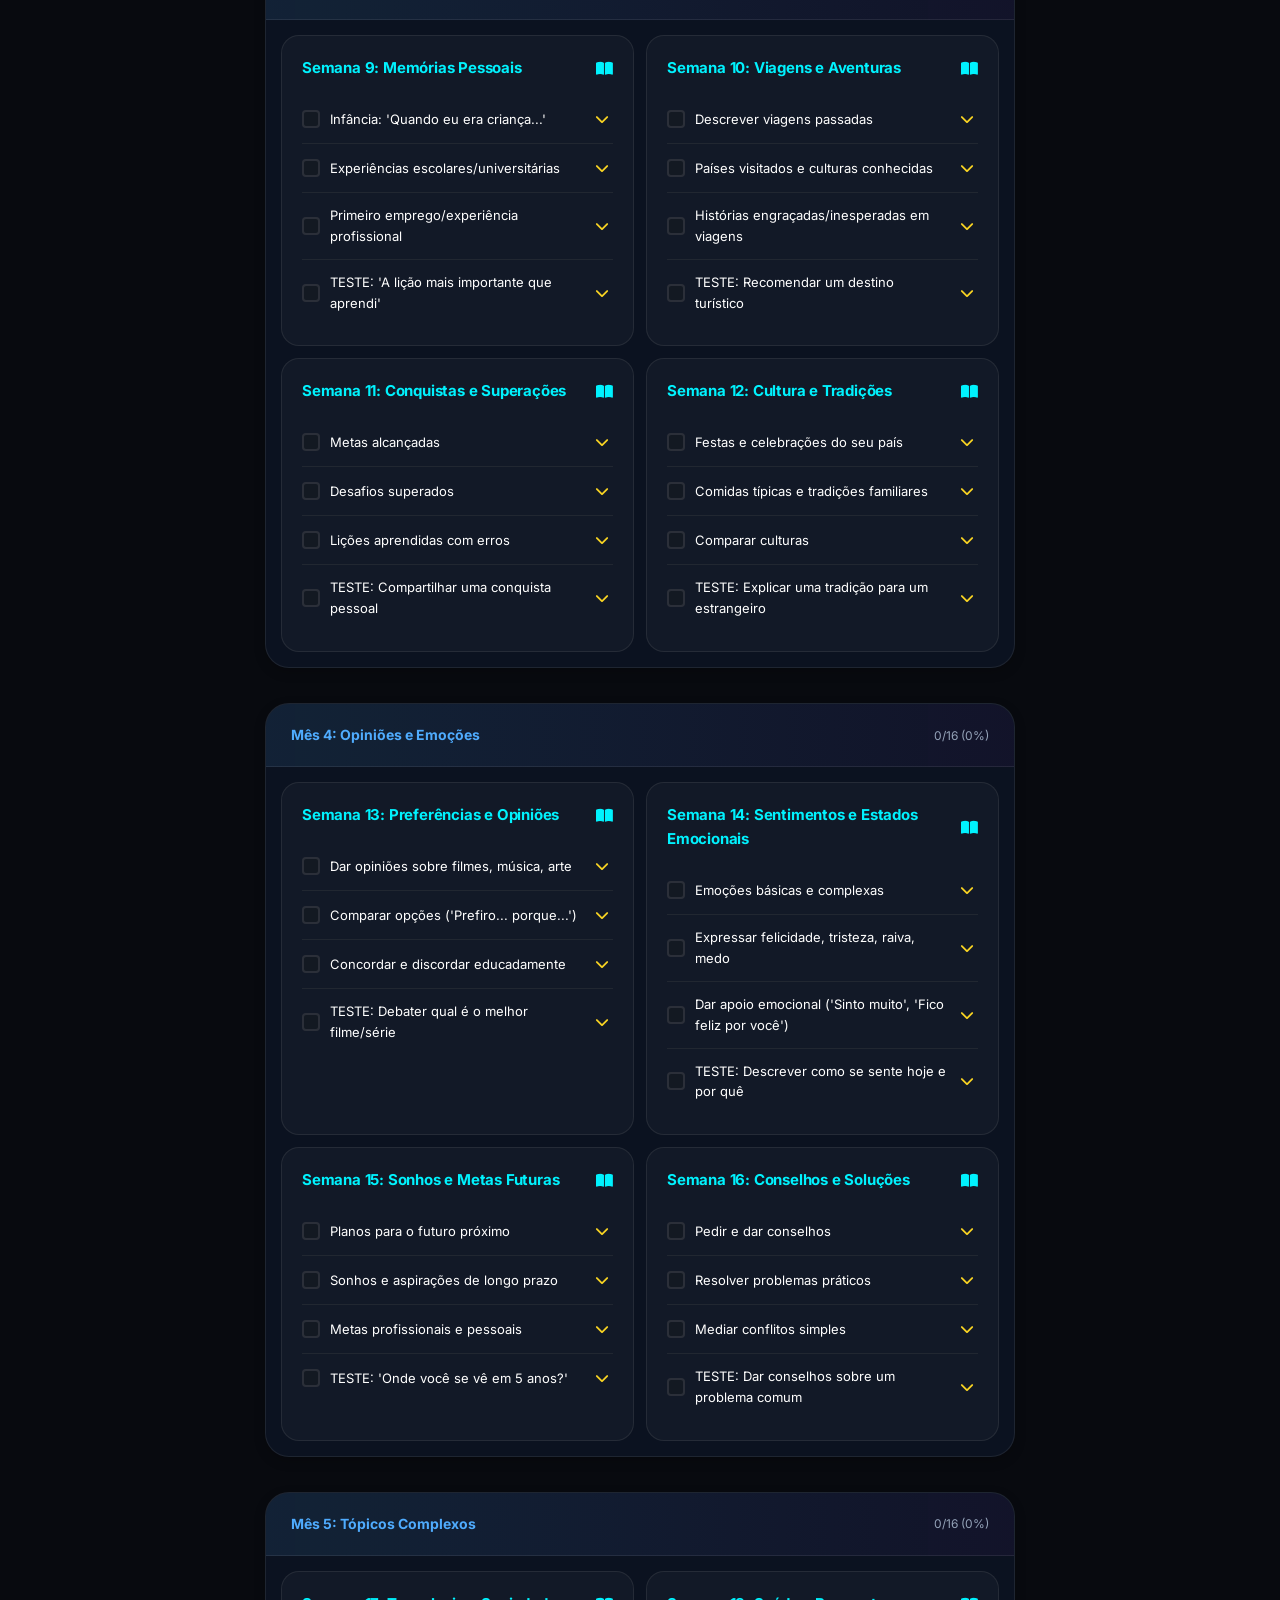
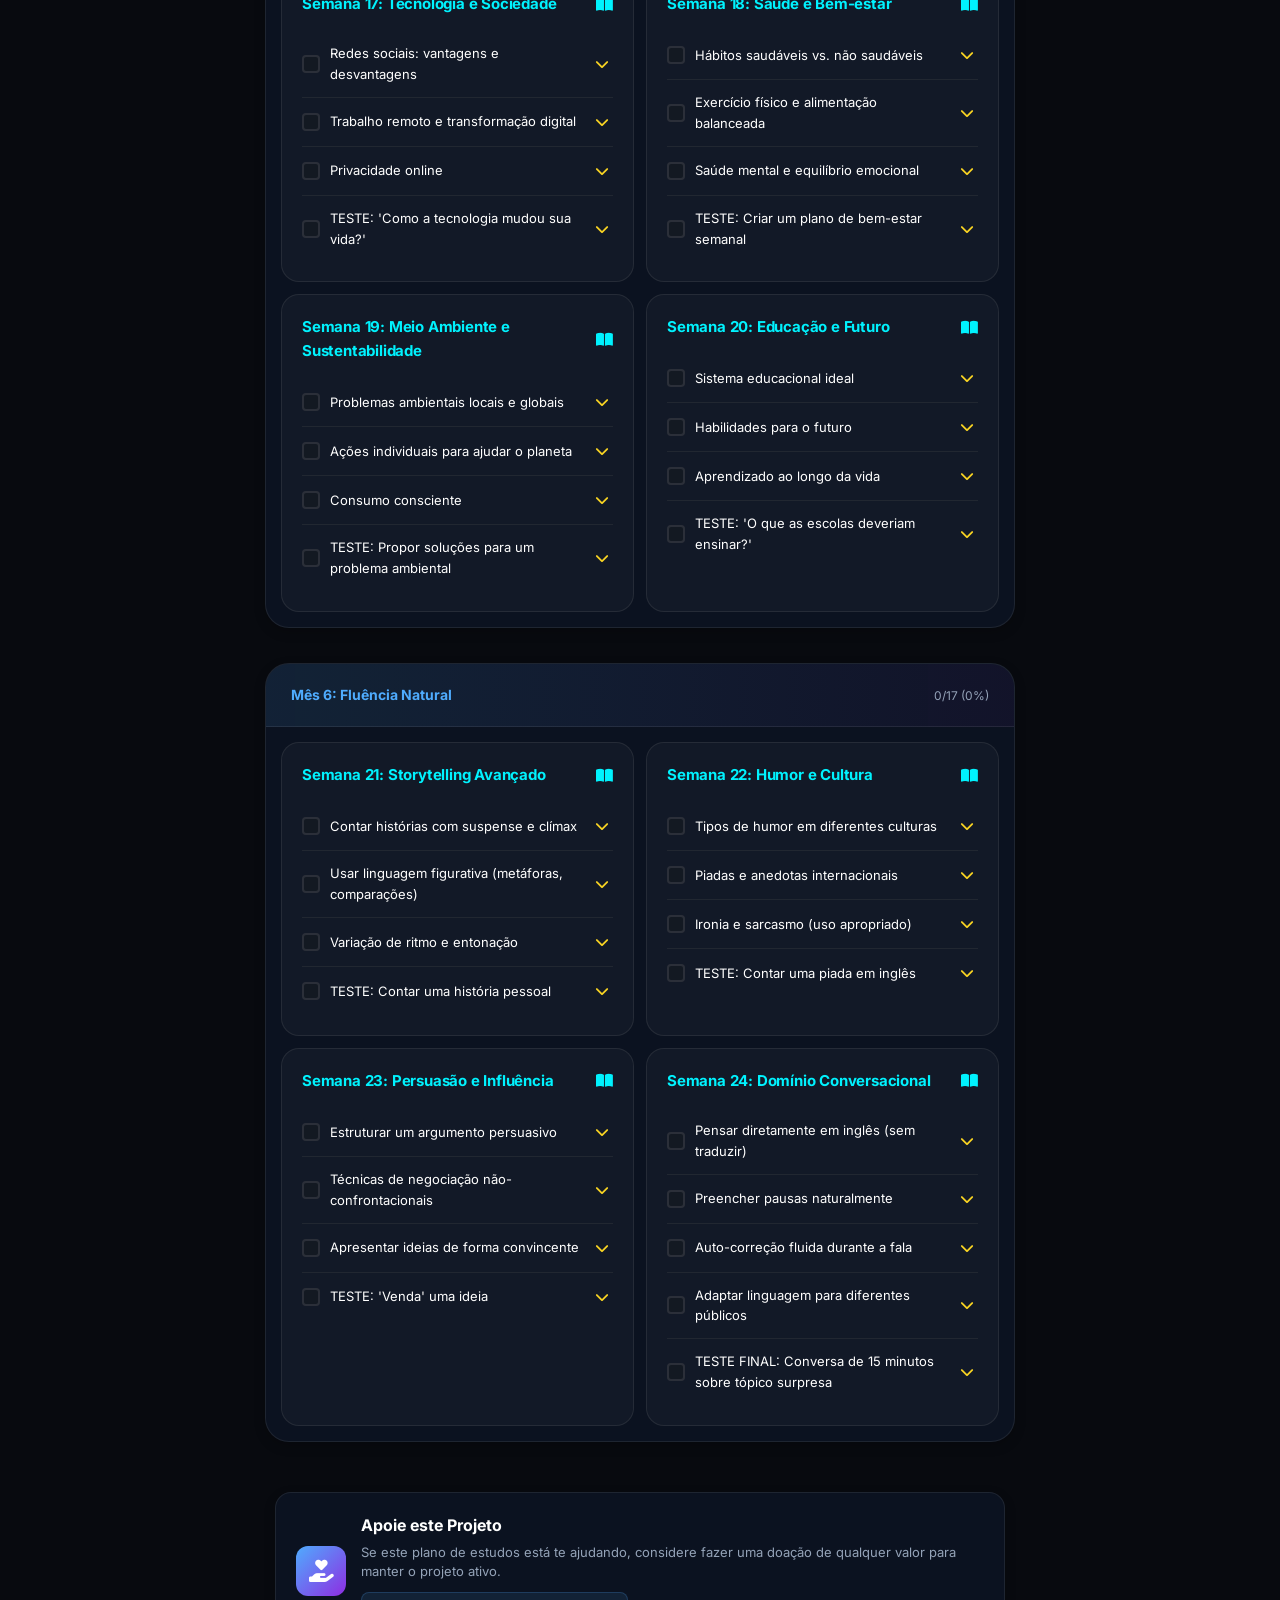
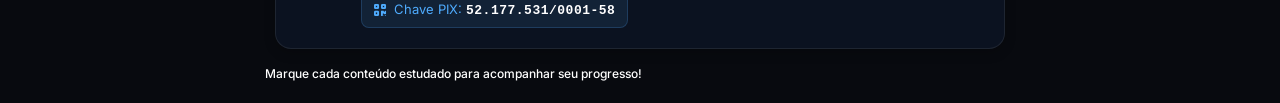
==== commit a9e711cc: "re-organizando projeto e adicionando conteúdos" ====
--- a/index.html
+++ b/index.html
@@ -159,20 +159,7 @@
         </div>
       </div>
 
-      <!-- Footer -->
-      <div class="footer">
-        <p>Plano de Estudo de Inglês • 6 Meses •</p>
-        <div class="footer-links">
-          <a href="#" class="footer-link">
-            <i class="fas fa-question-circle"></i>
-          </a>
-          <a href="#" class="footer-link">
-            <i class="fas fa-download"></i>
-          </a>
-          <a href="#" class="footer-link">
-            <i class="fas fa-share-alt"></i>
-          </a>
-        </div>
+
         <p style="margin-top: 15px; font-size: 12px; font-weight: 500">
           Marque cada conteúdo estudado para acompanhar seu progresso!
         </p>
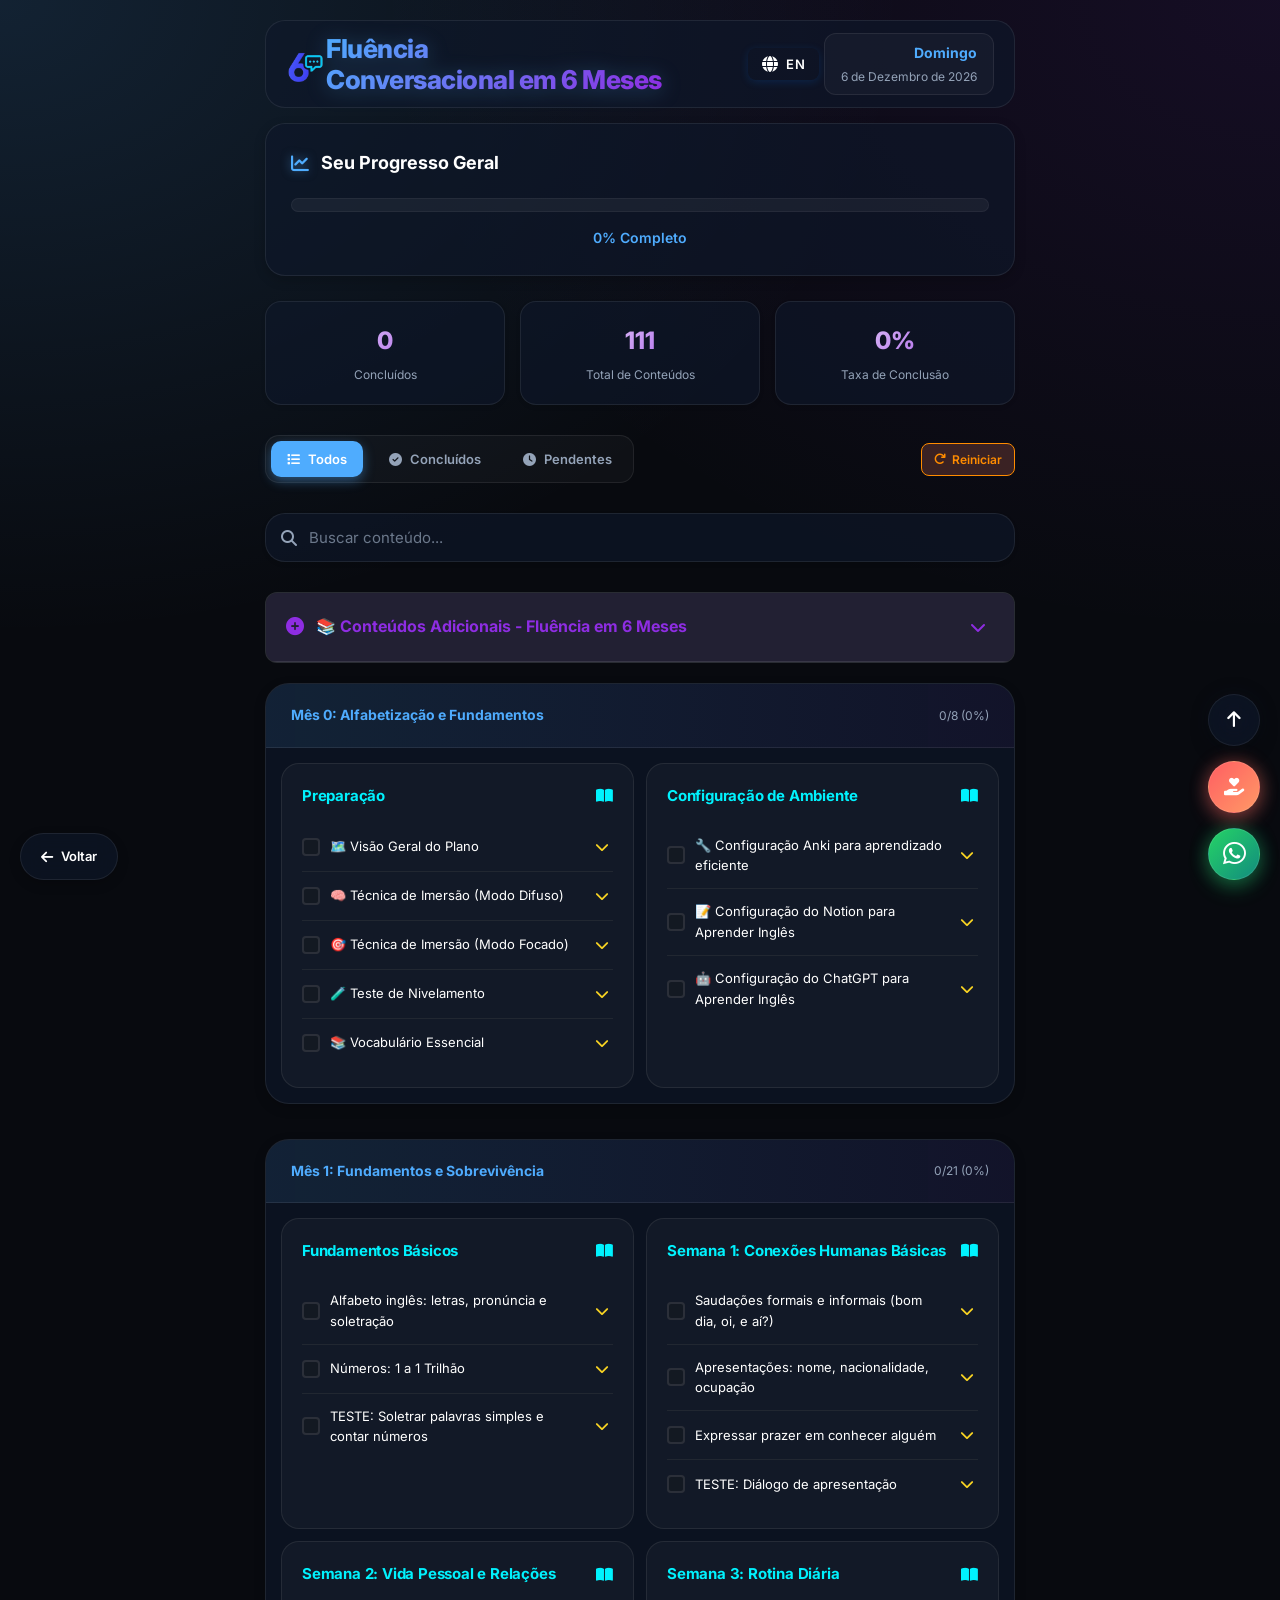
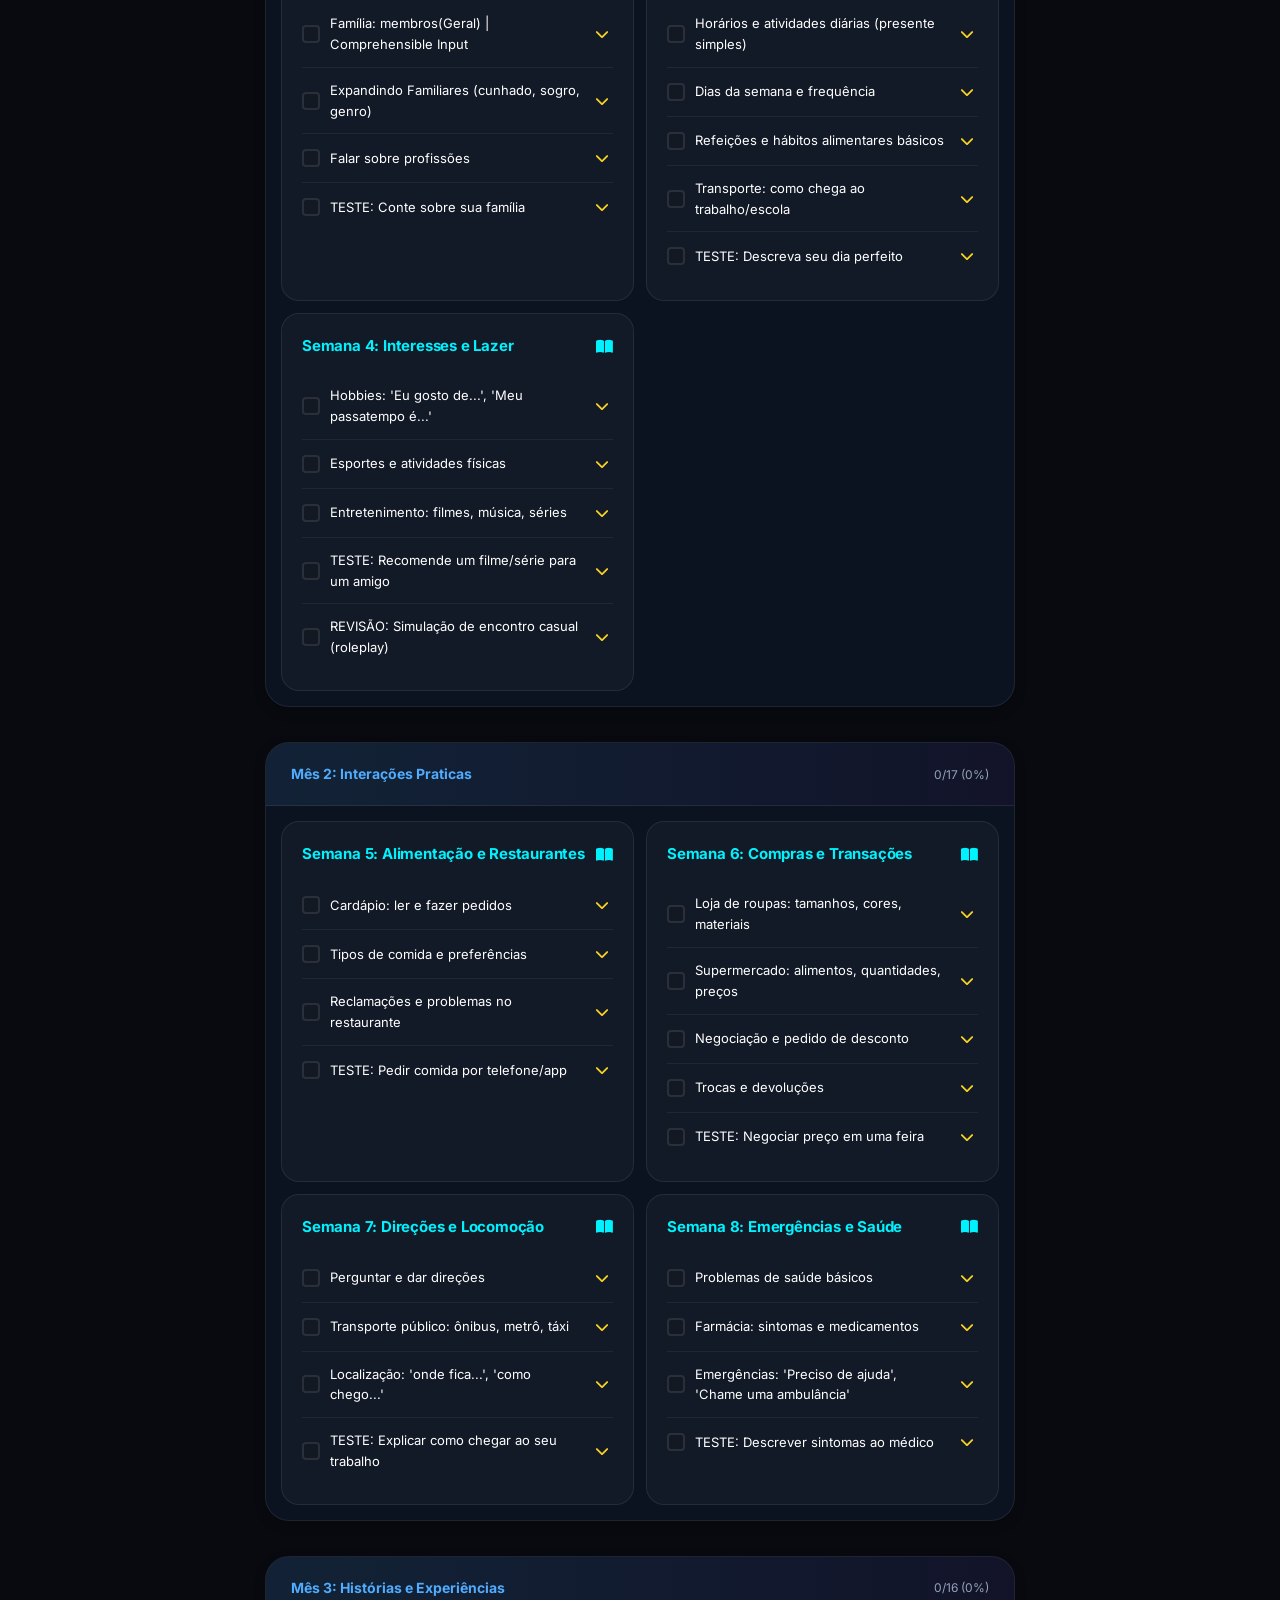
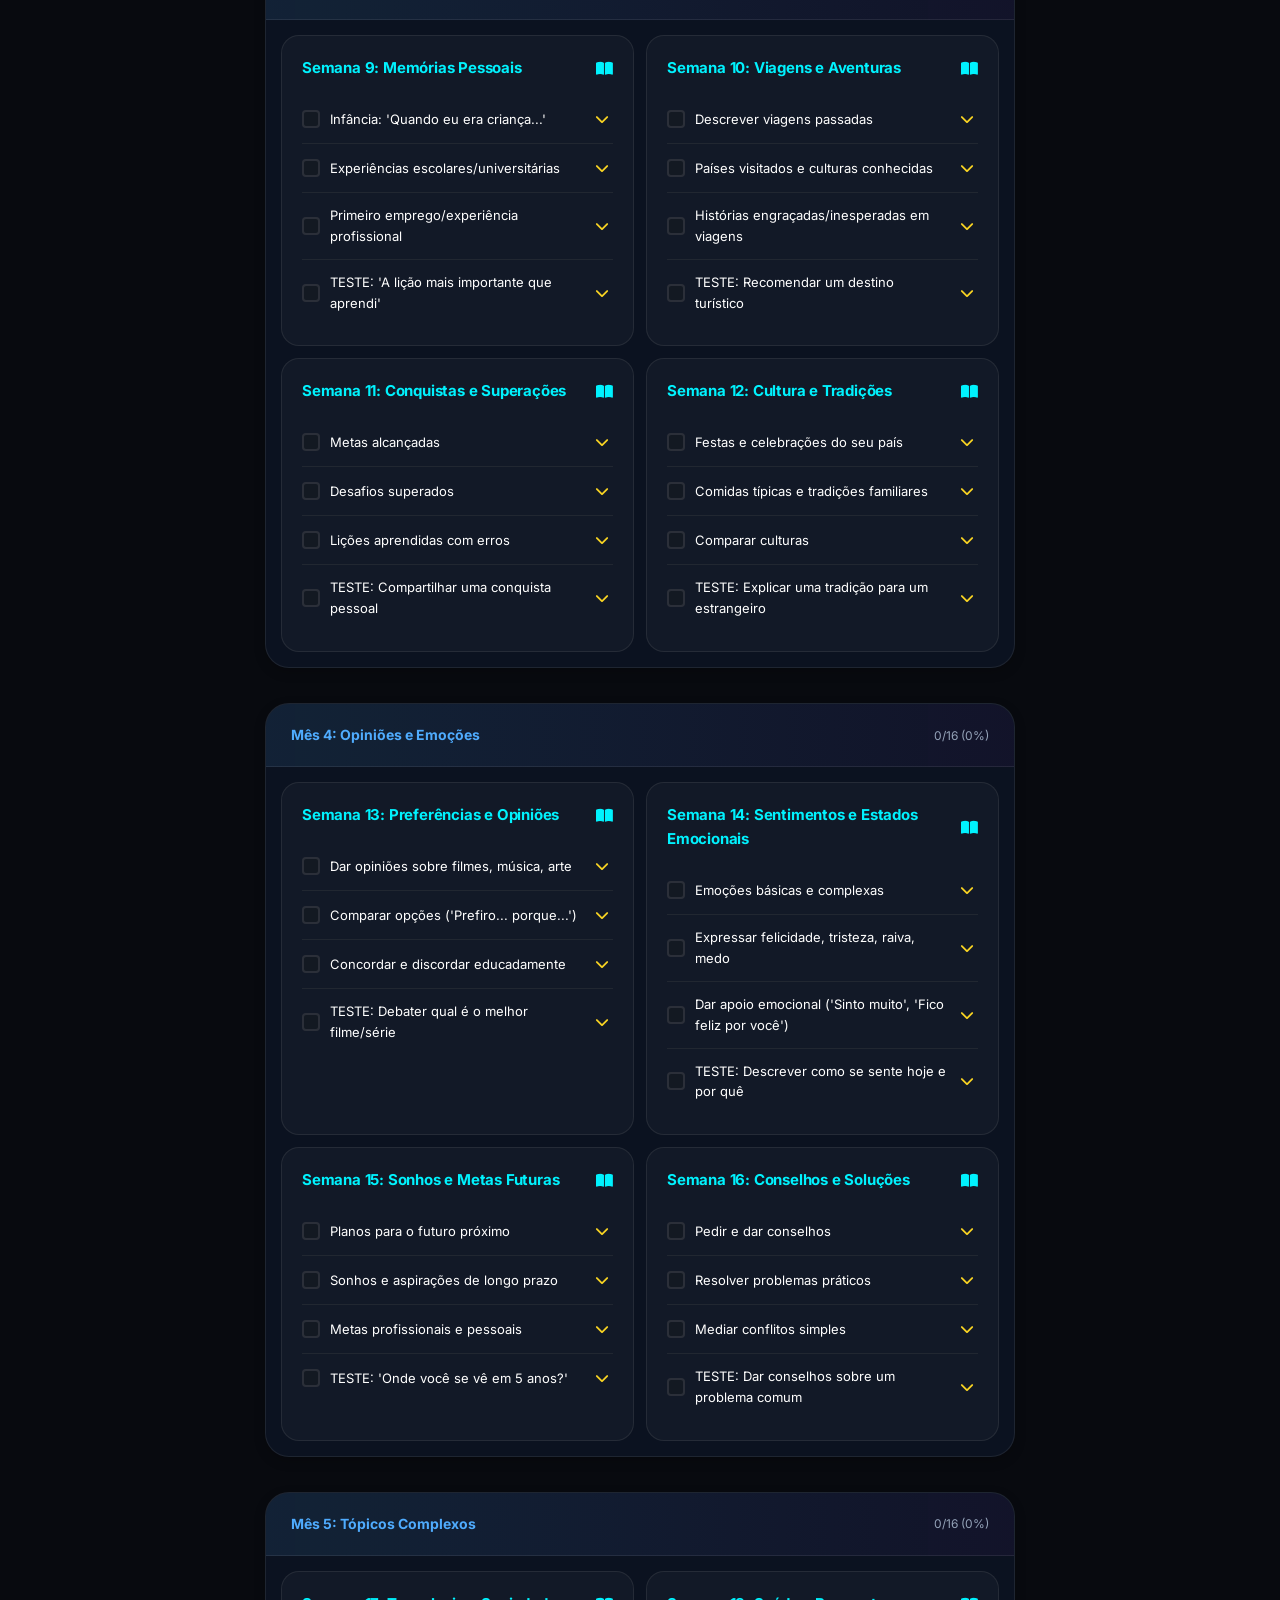
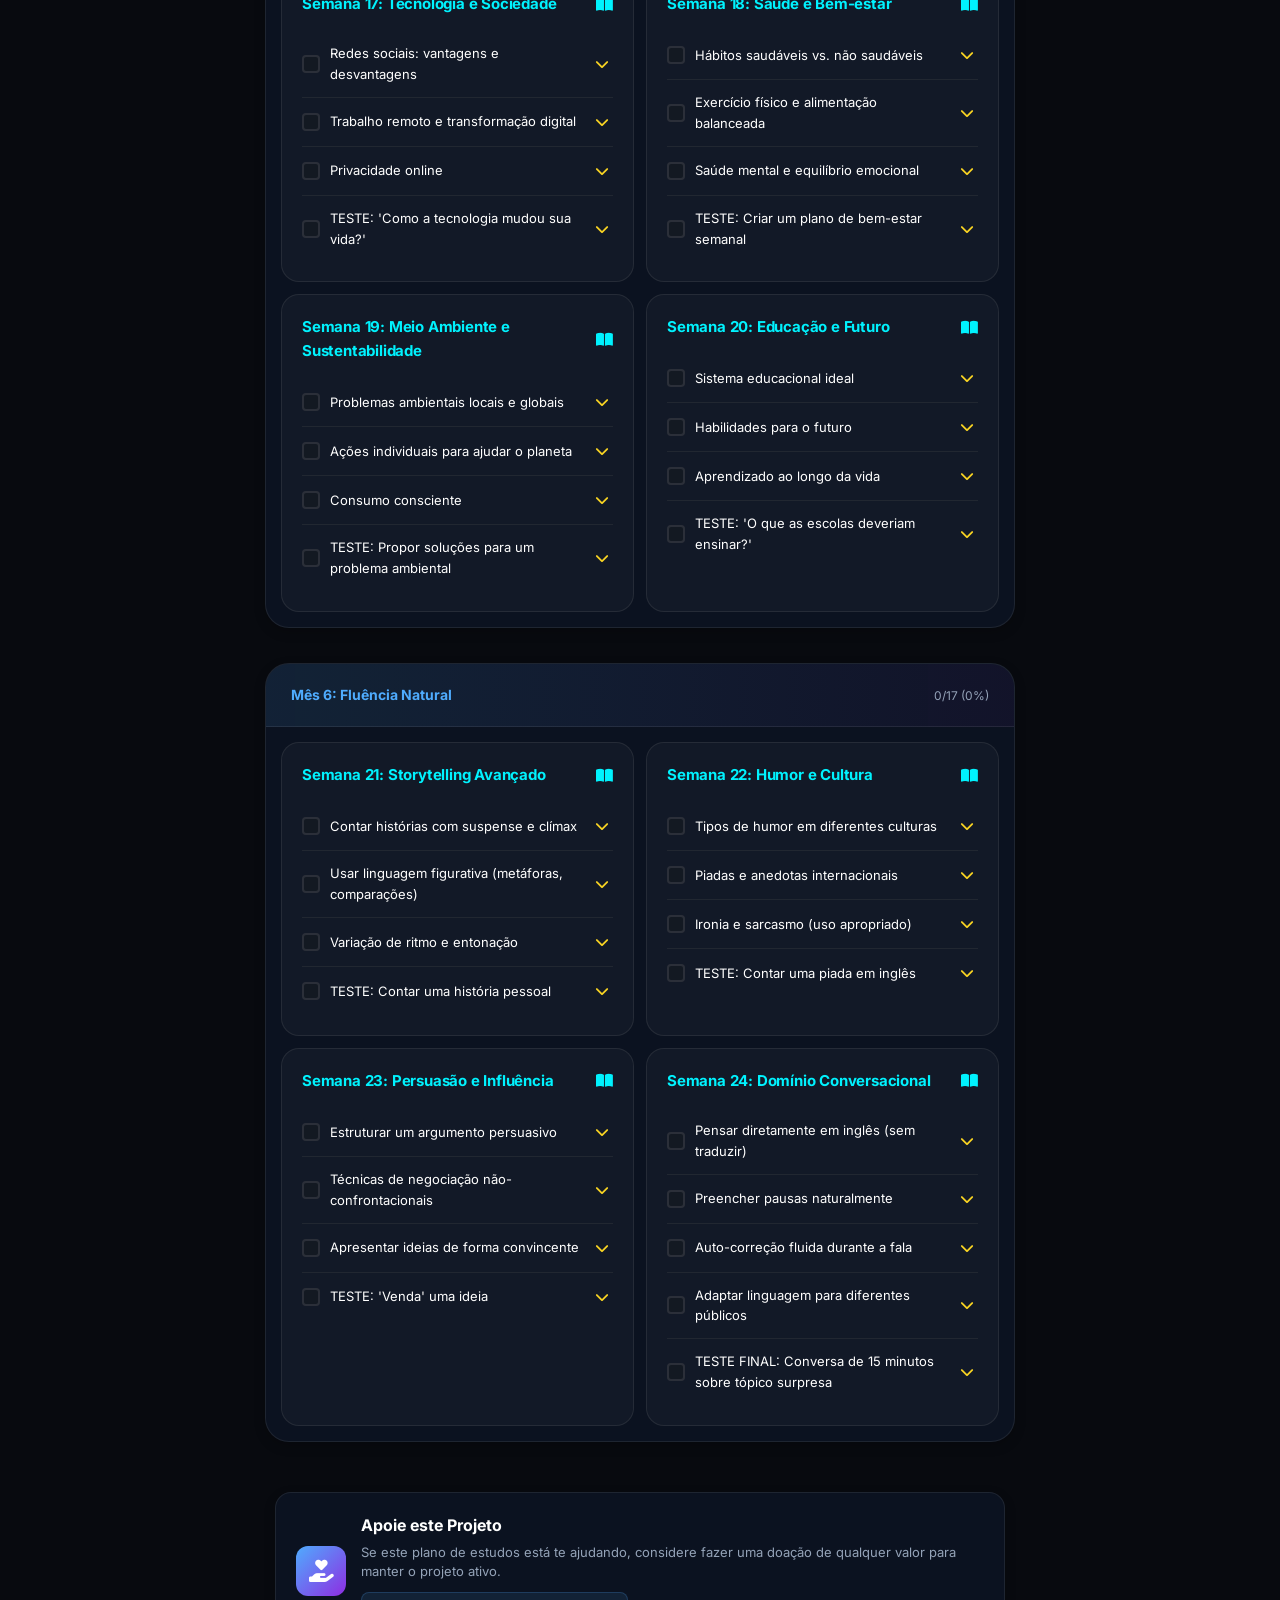
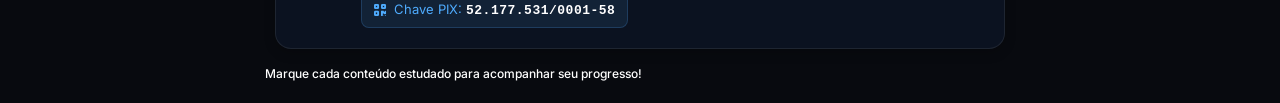
==== commit 7dcac2af: "feat: adicionar botão de troca de idioma (PT/EN) na página inicial" ====
--- a/index.html
+++ b/index.html
@@ -56,6 +56,7 @@
           <h1 class="app-title">Fluência Conversacional <br> em 6 Meses</h1>
         </div>
         <div class="header-right">
+          <div id="language-toggle-container"></div>
           <div class="date-info">
             <div class="current-day" id="currentDay">Segunda-feira</div>
             <div class="current-date" id="currentDate">
@@ -190,6 +191,7 @@
     </a>
 
     <!-- Importação dos scripts -->
+    <script type="module" src="js/languageManager.js"></script>
     <script type="module" src="js/6meses.js"></script>
     <script>
       // Inicializar o app quando a página carregar
--- a/css/modules/main.css
+++ b/css/modules/main.css
@@ -26,6 +26,7 @@
 @import url('./components/complementary.css');
 @import url('./components/modal.css');
 @import url('./components/footer-pwa.css');
+@import url('./components/language-toggle.css');
 
 /* ========== RESET & ESTILOS BASE ========== */
 * {
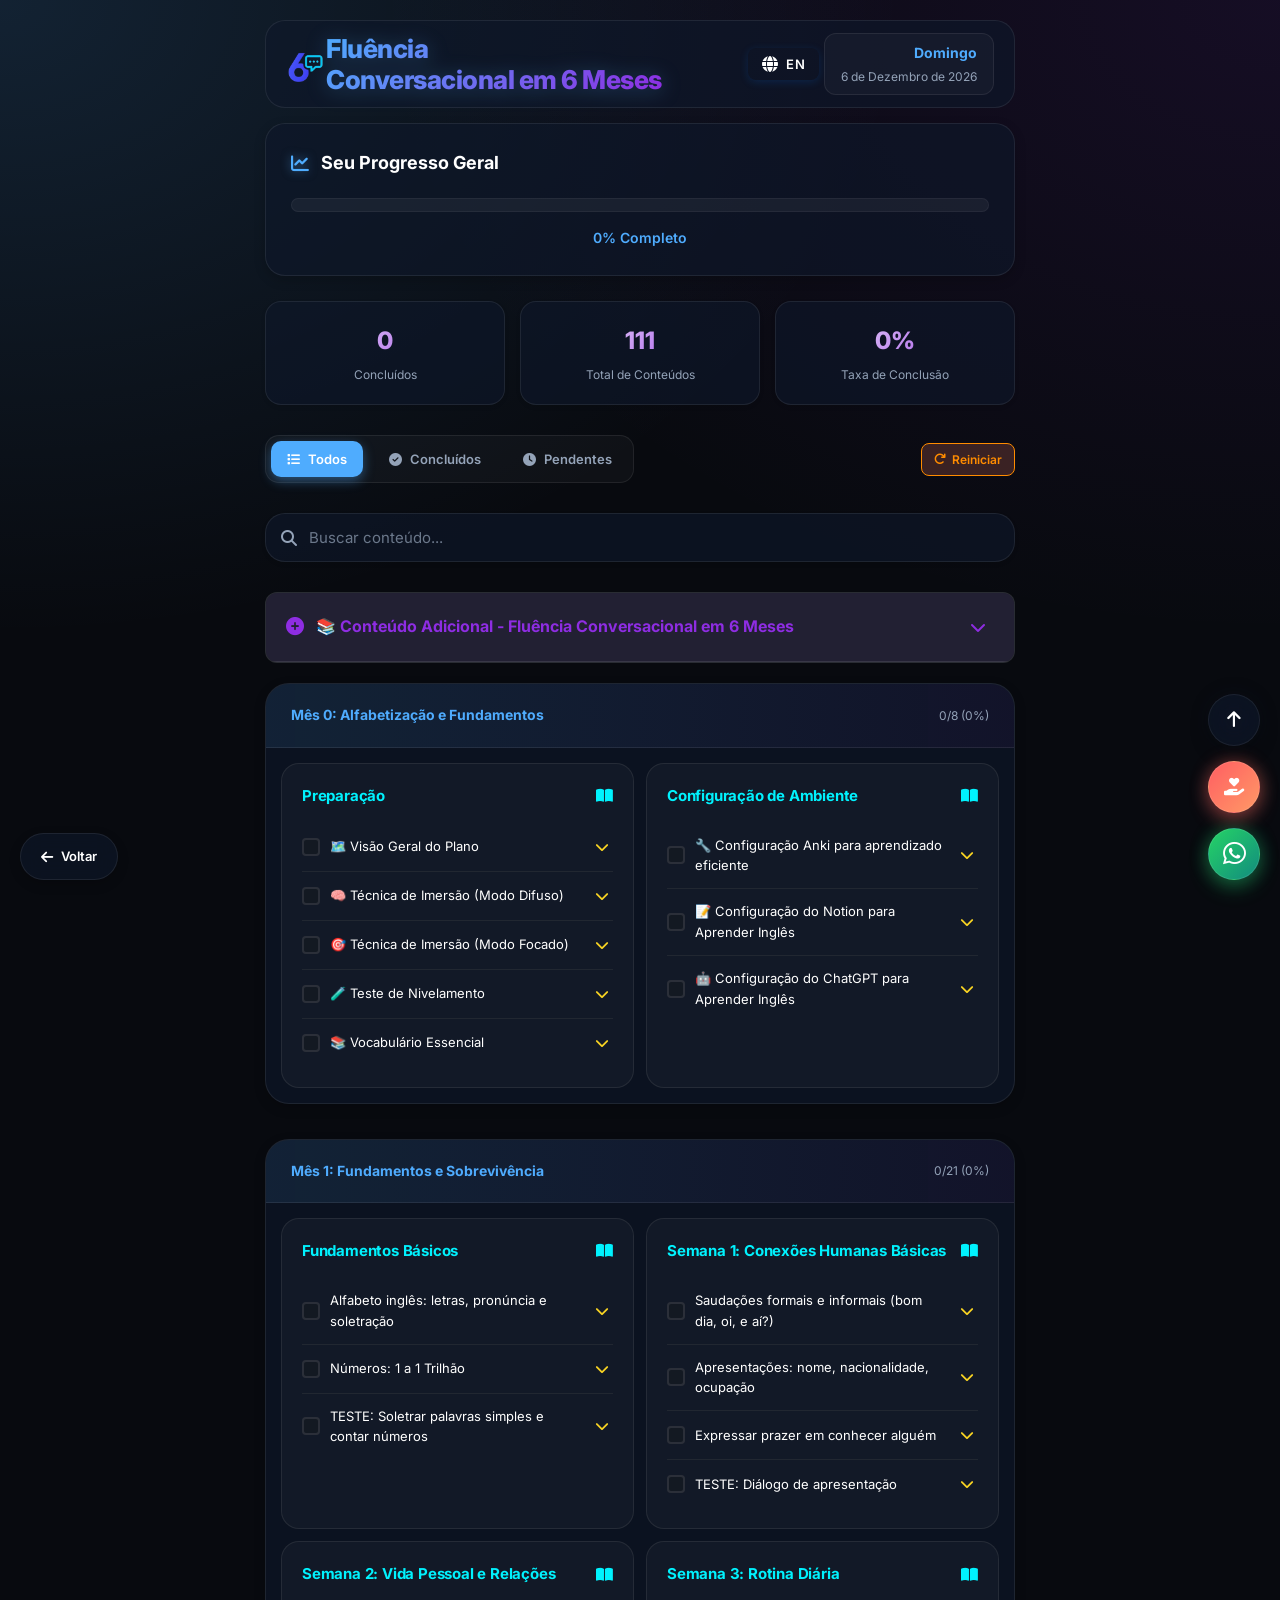
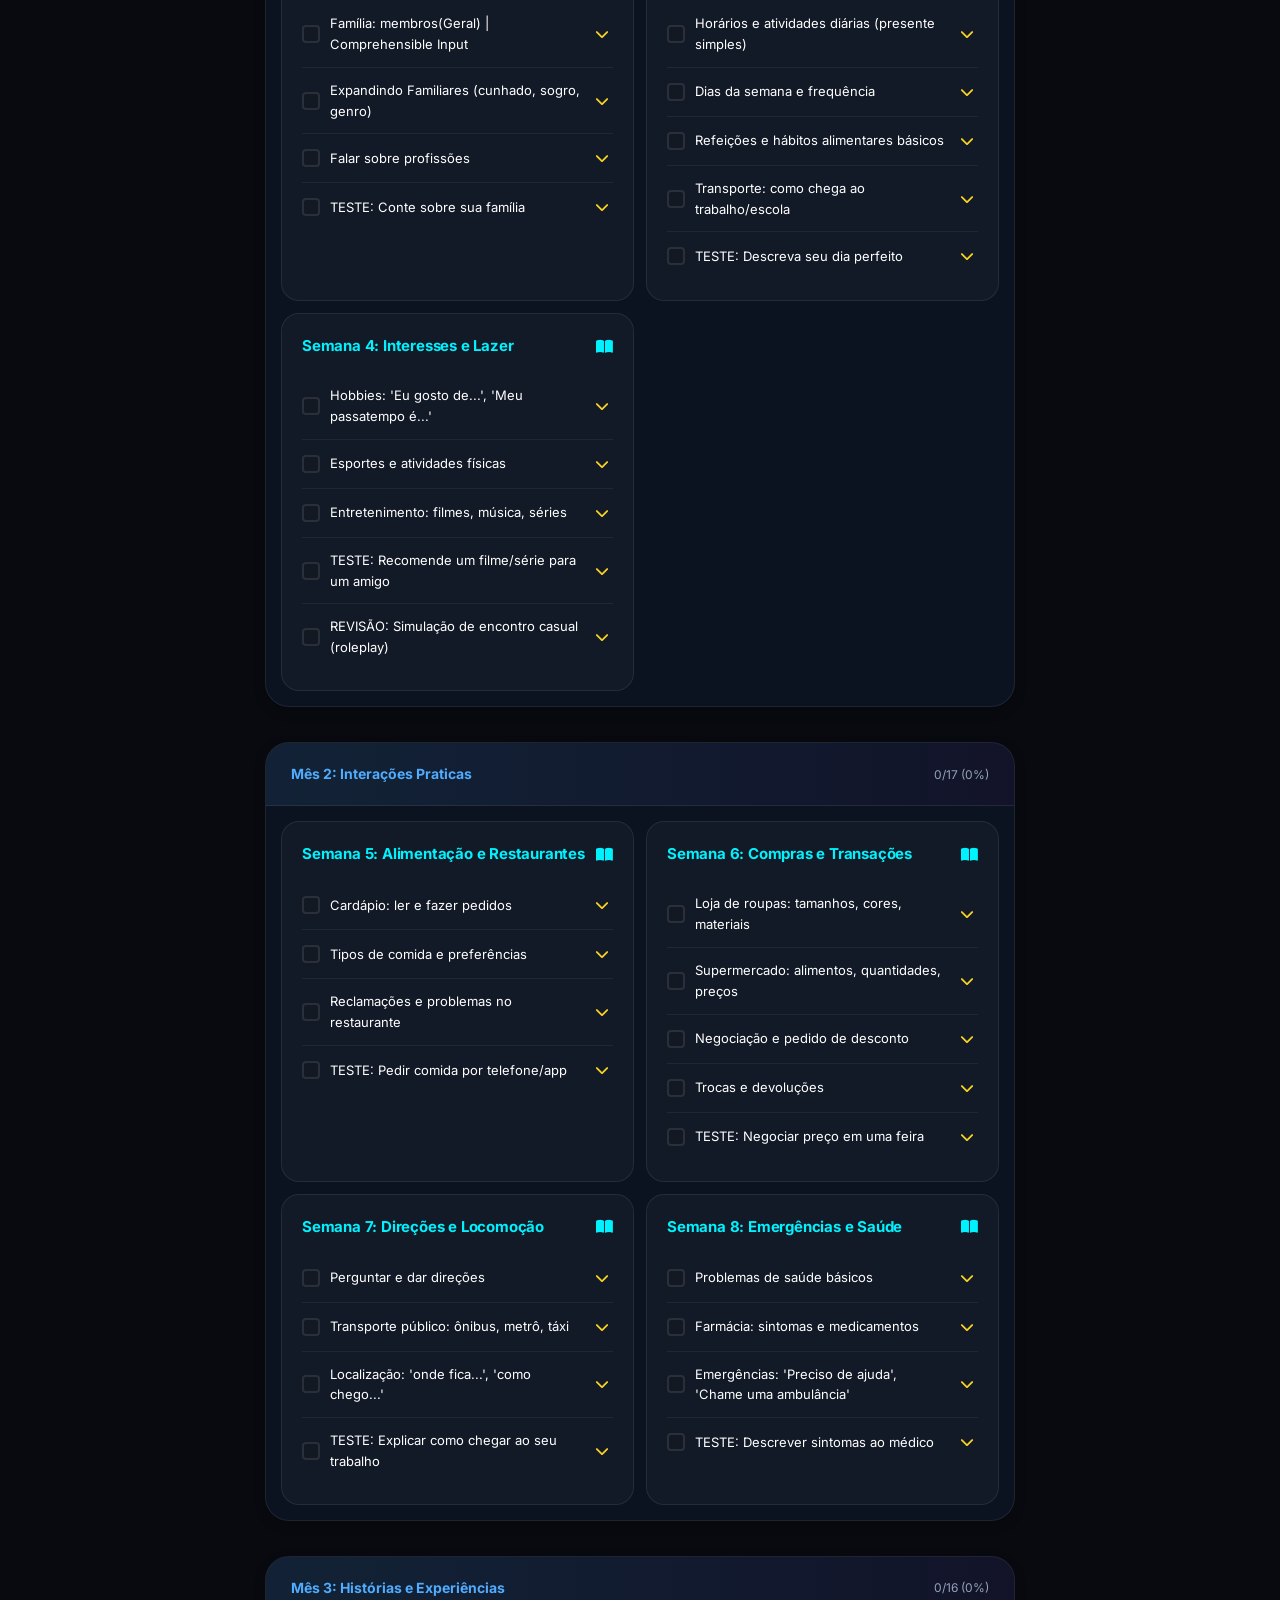
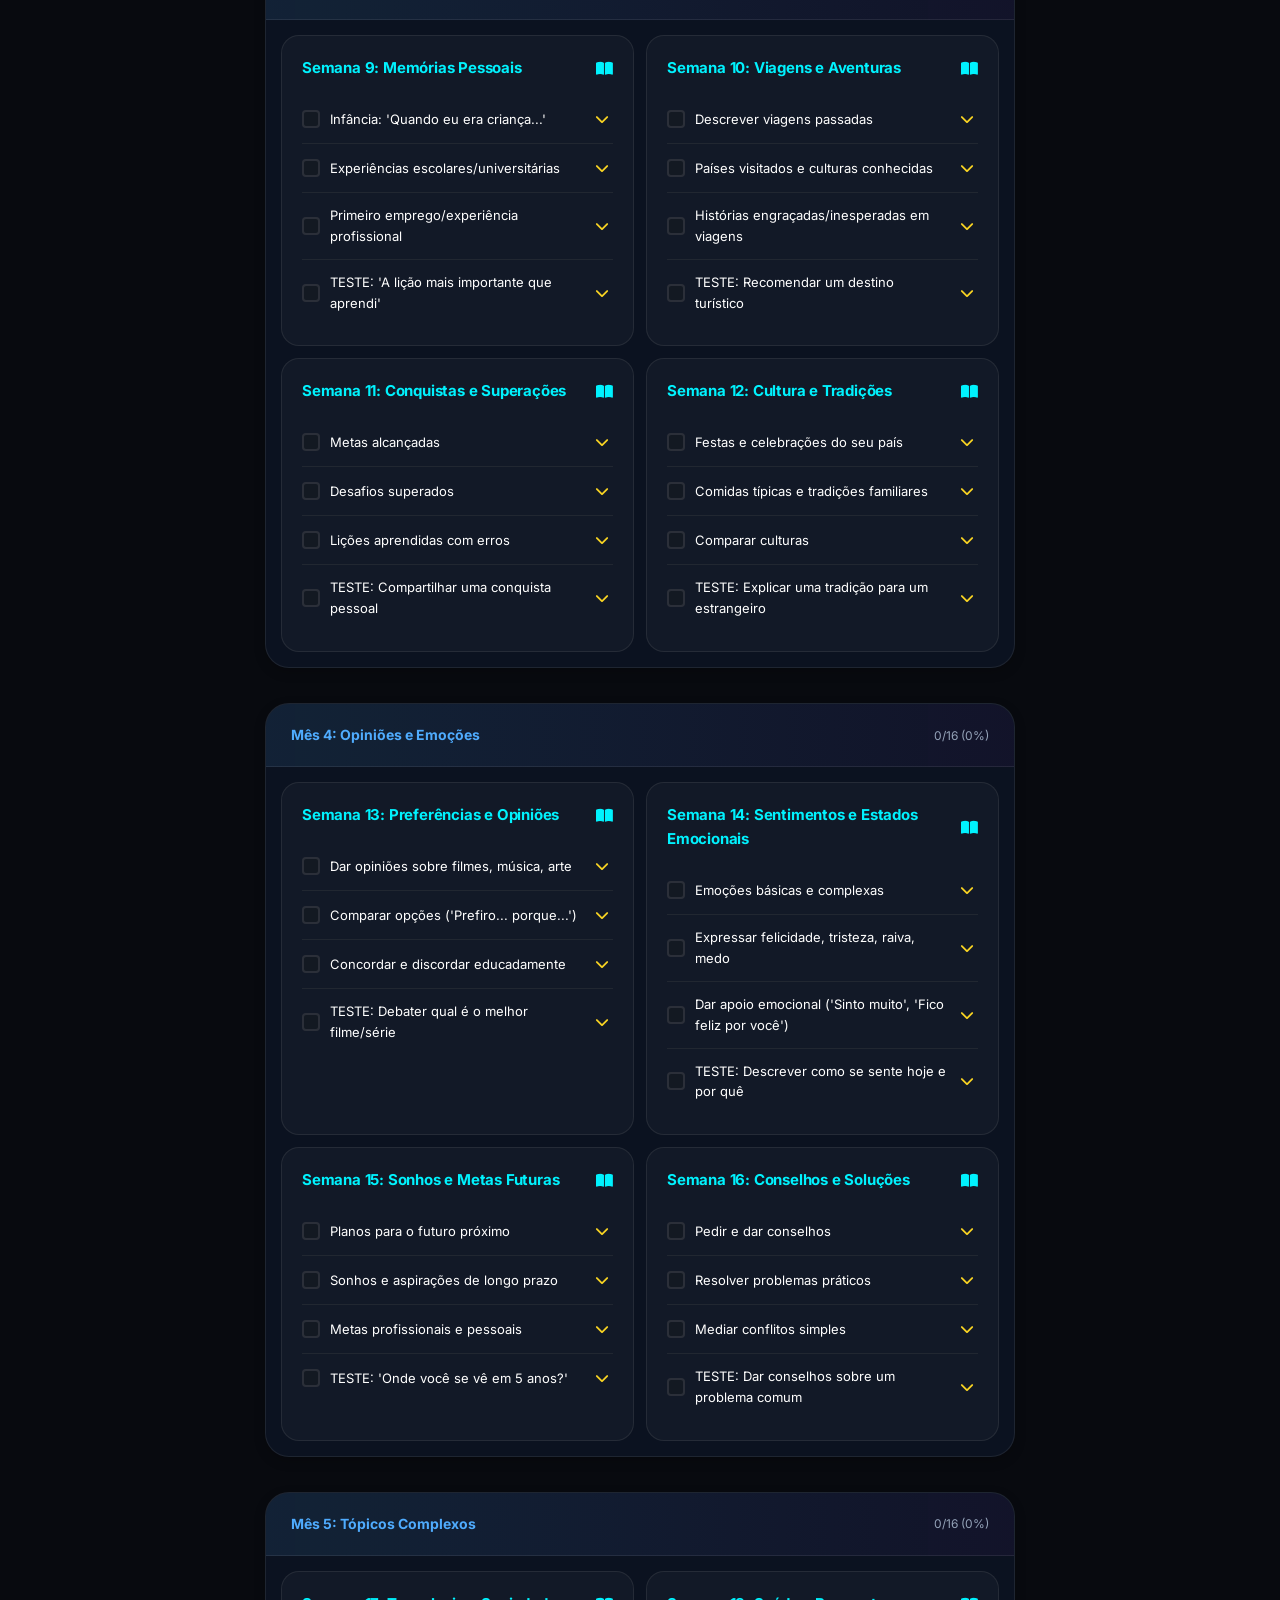
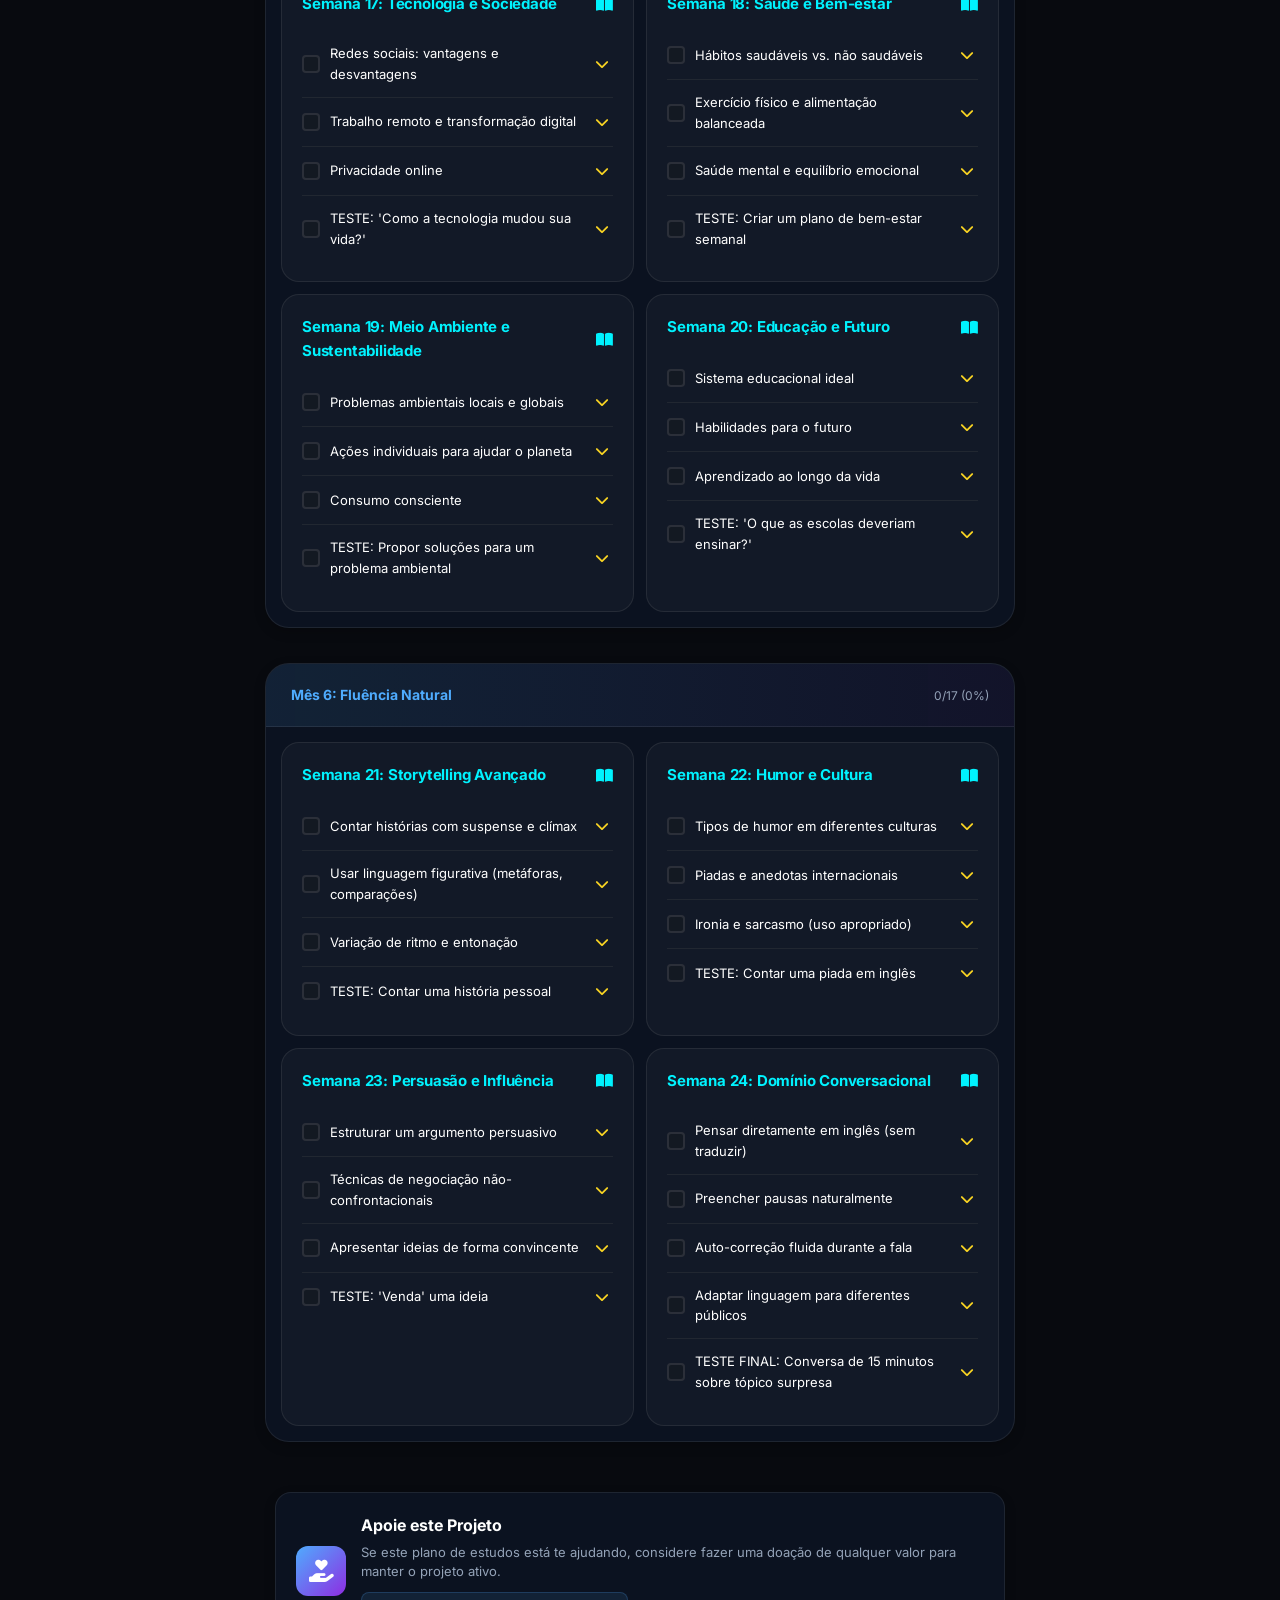
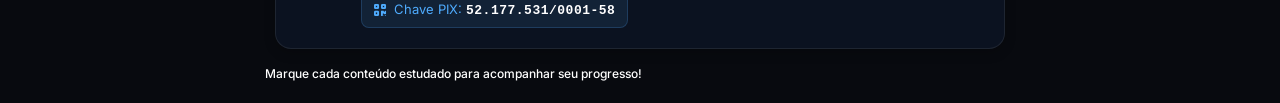
==== commit 2a7dd06a: "Fix: implement dynamic translation for study plan and resources" ====
--- a/index.html
+++ b/index.html
@@ -119,7 +119,7 @@
             type="text"
             id="search-input"
             class="search-input"
-            placeholder="Buscar conteúdo..."
+            data-i18n-placeholder="search.placeholder"
             autocomplete="off"
           />
           <button class="search-clear" id="search-clear" style="display: none">
@@ -191,6 +191,8 @@
     </a>
 
     <!-- Importação dos scripts -->
+    <script type="module" src="data/i18n.js"></script>
+    <script type="module" src="data/dynamicTranslations.js"></script>
     <script type="module" src="js/languageManager.js"></script>
     <script type="module" src="js/6meses.js"></script>
     <script>
